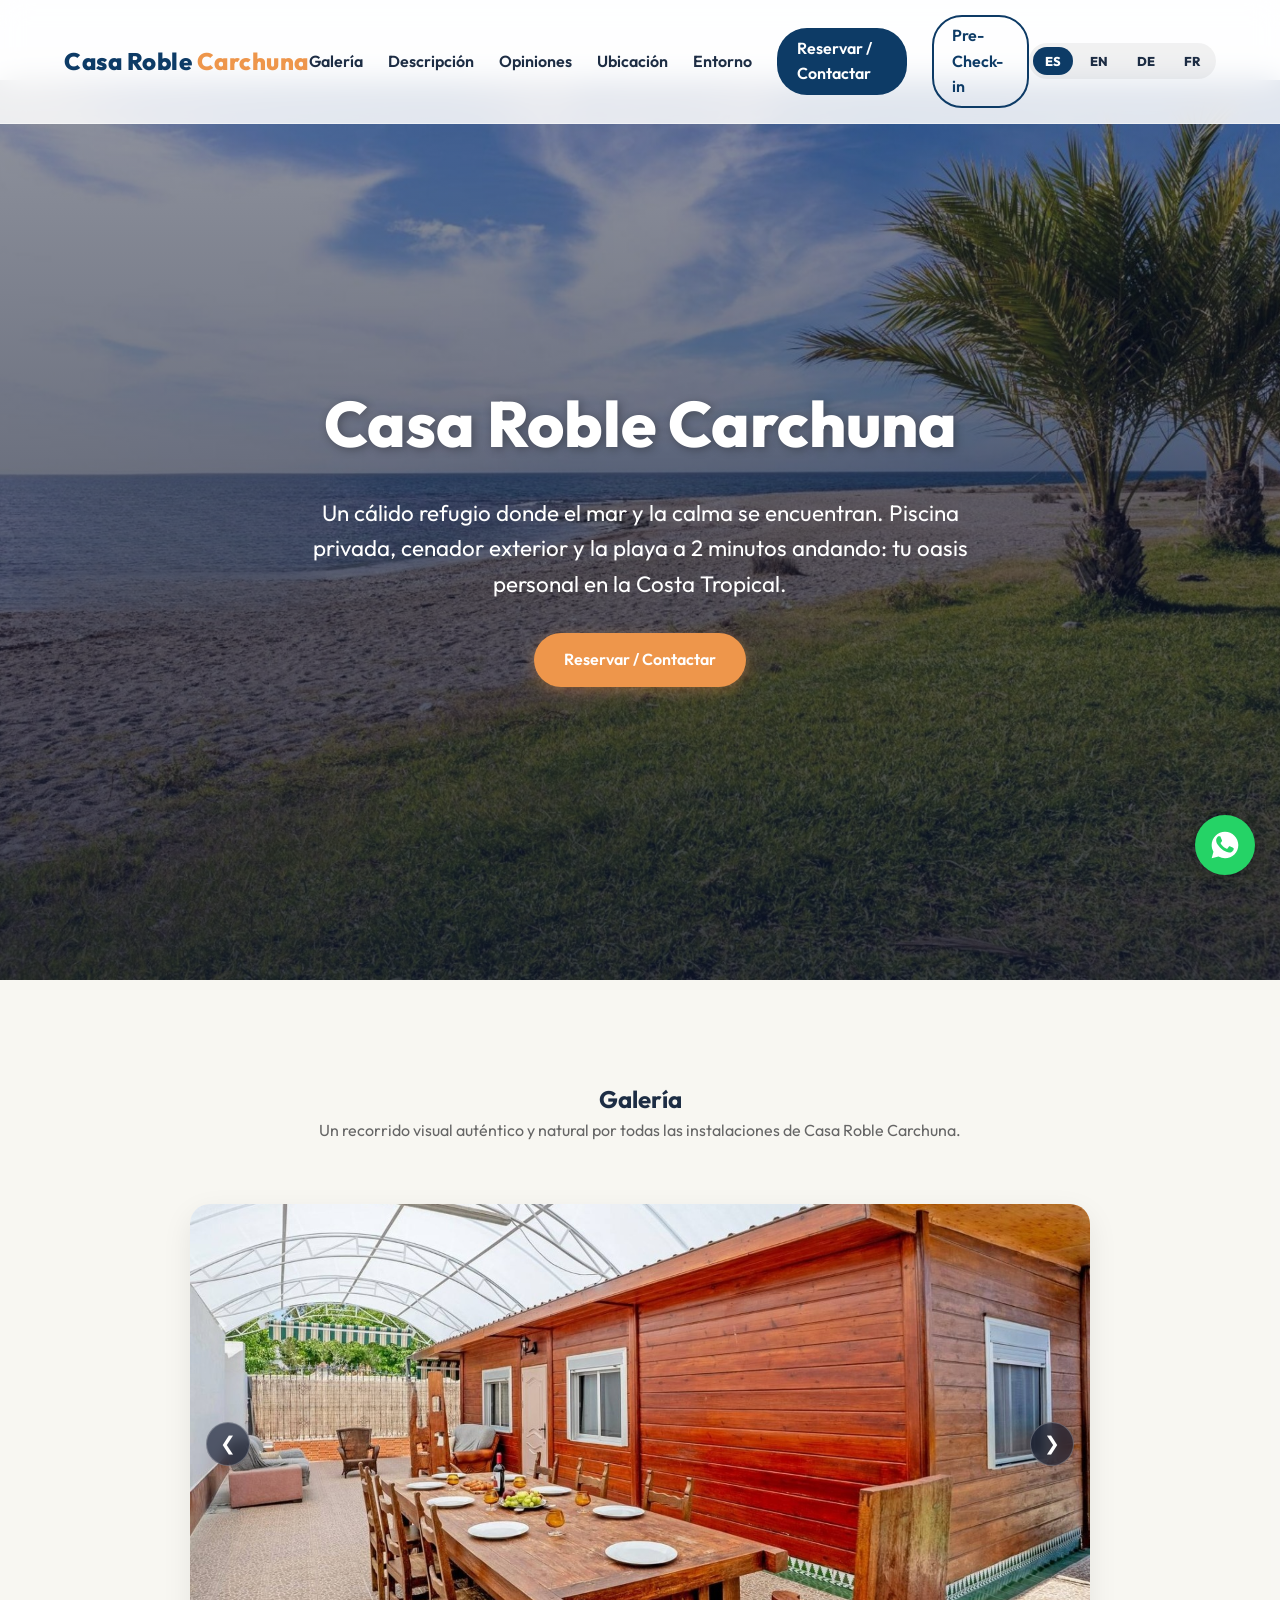
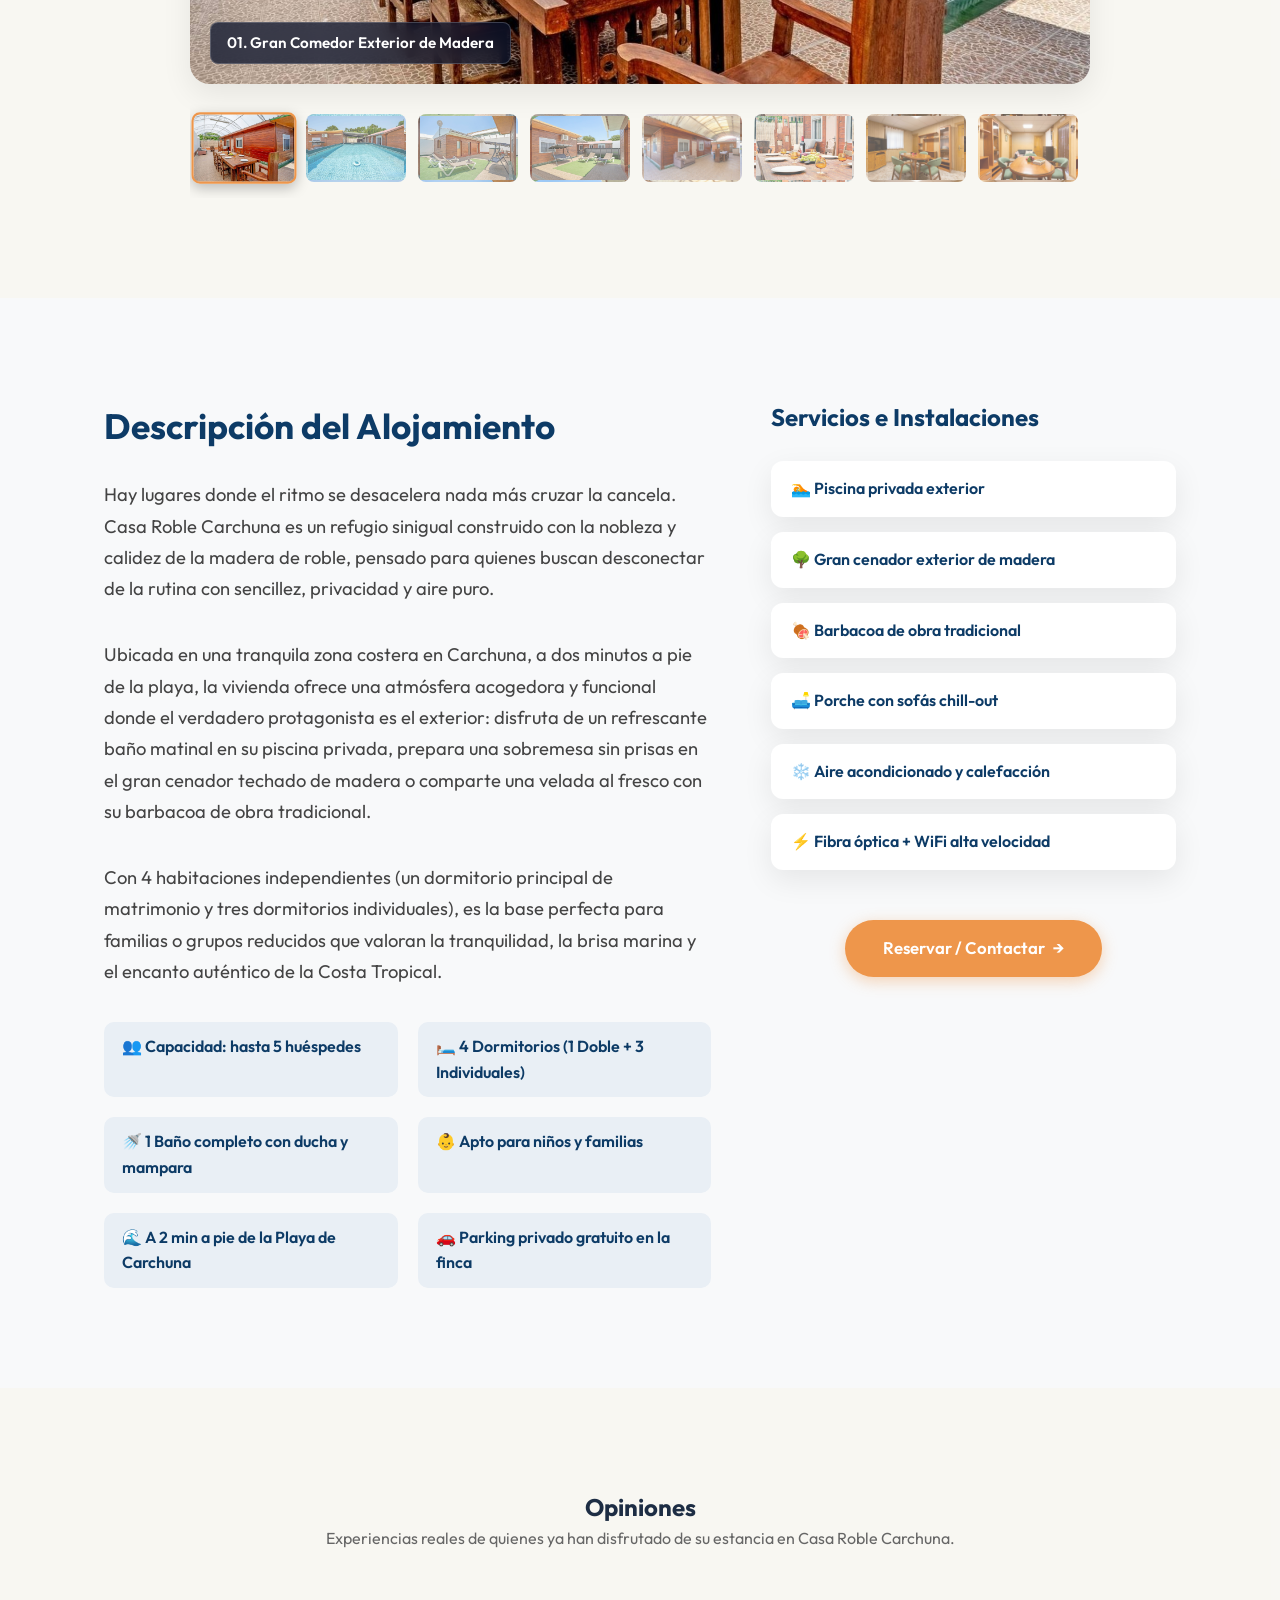
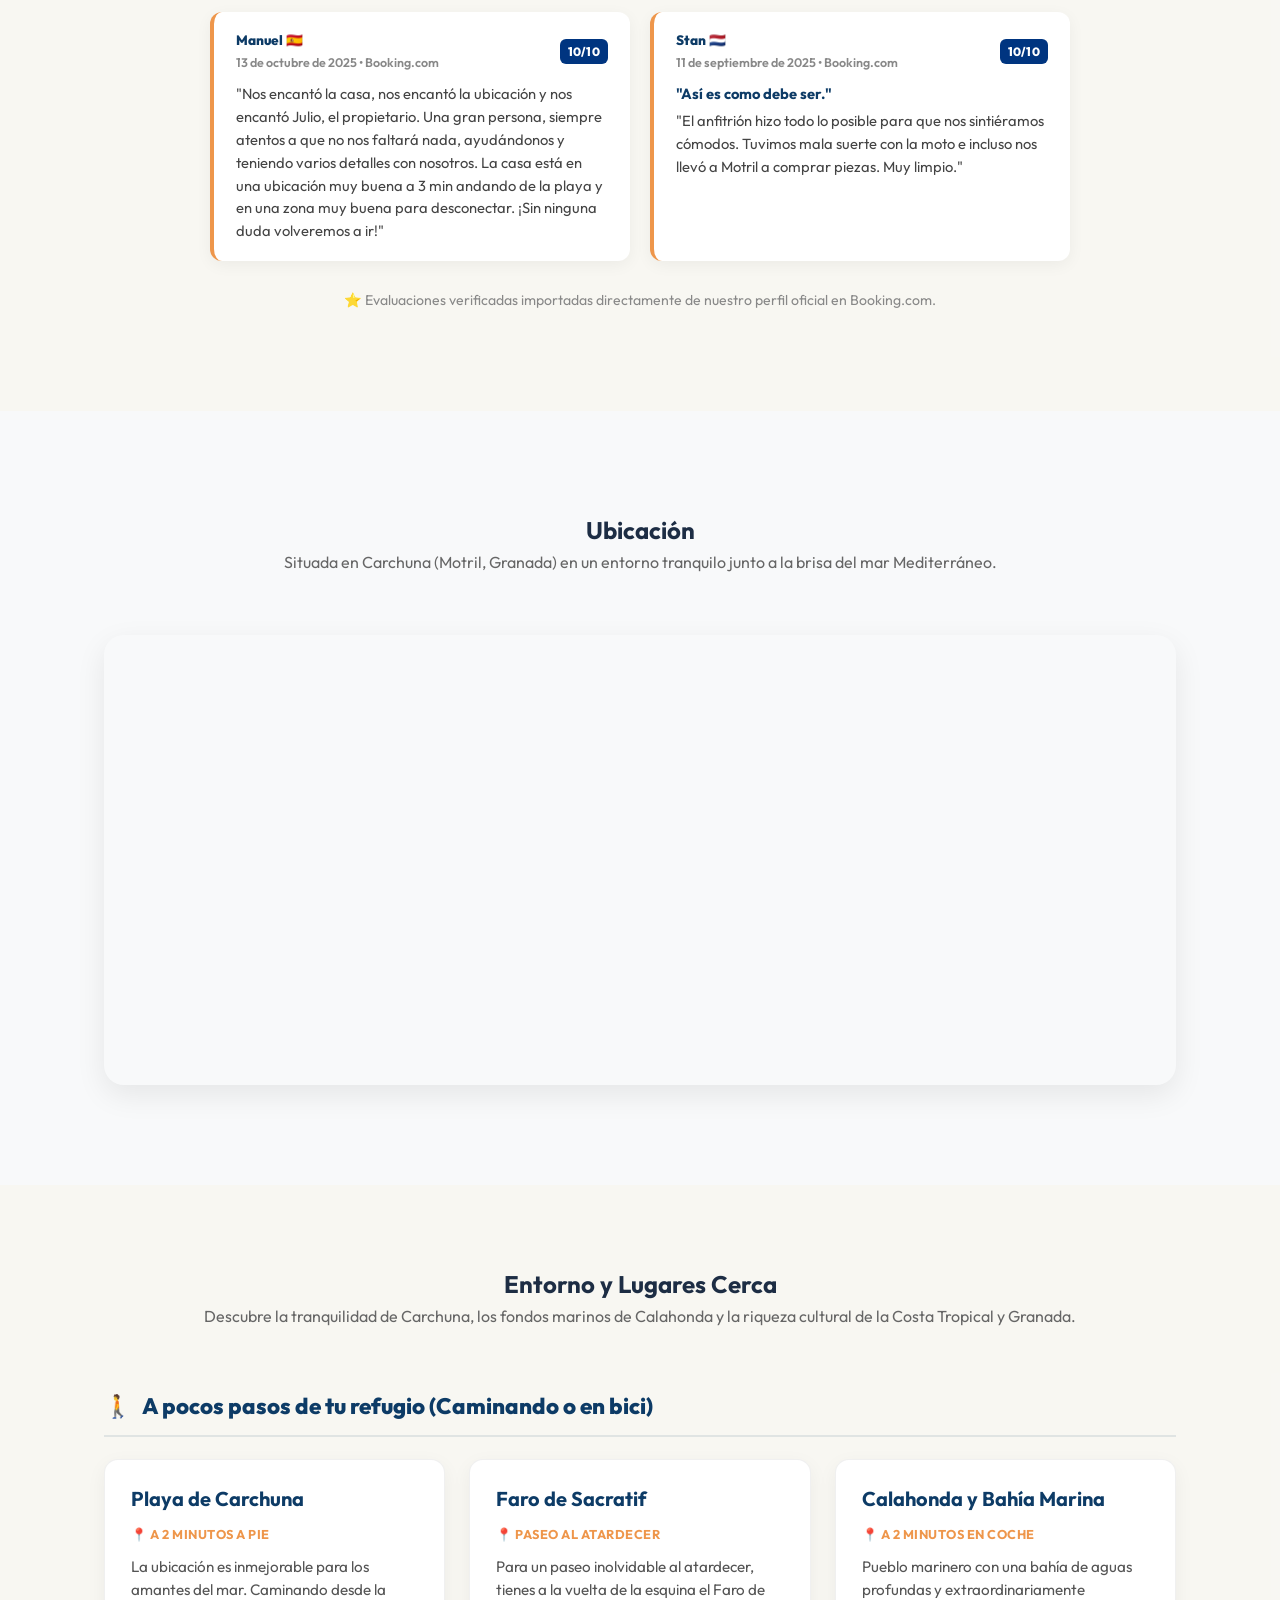
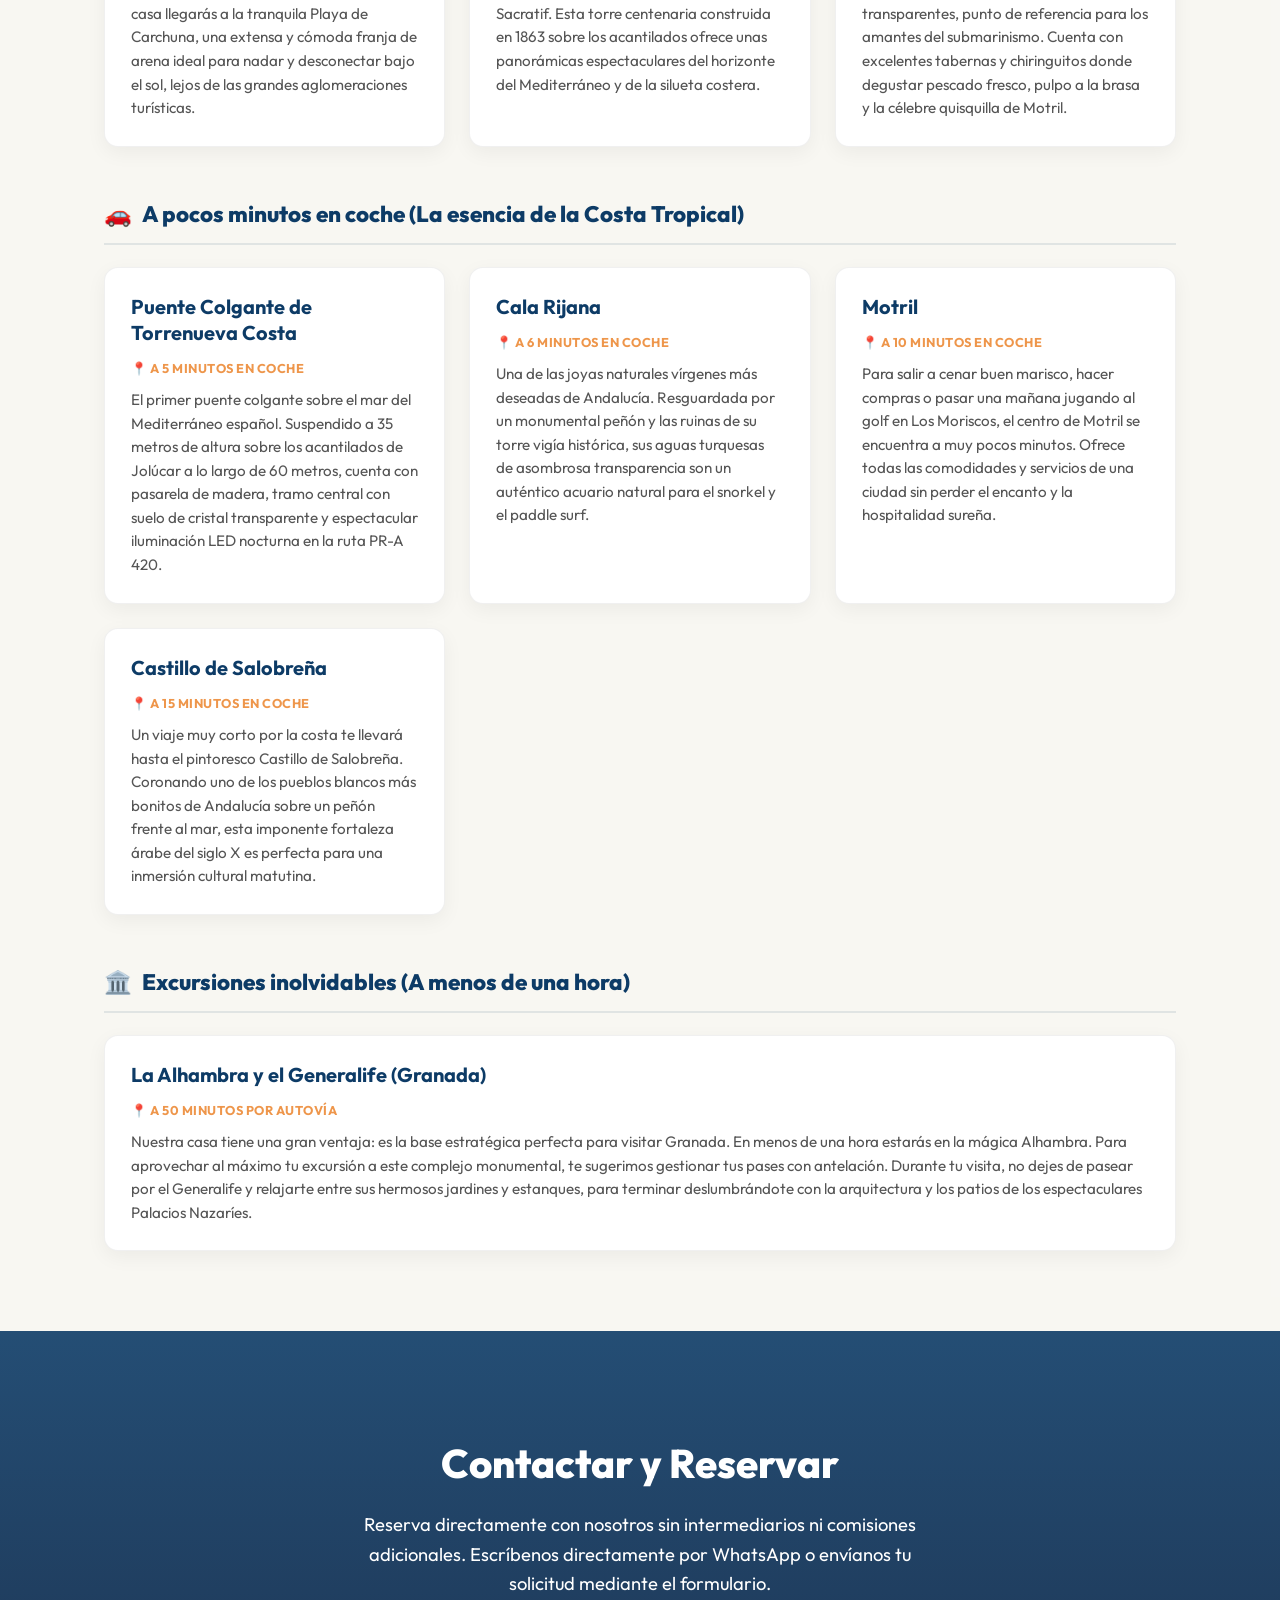
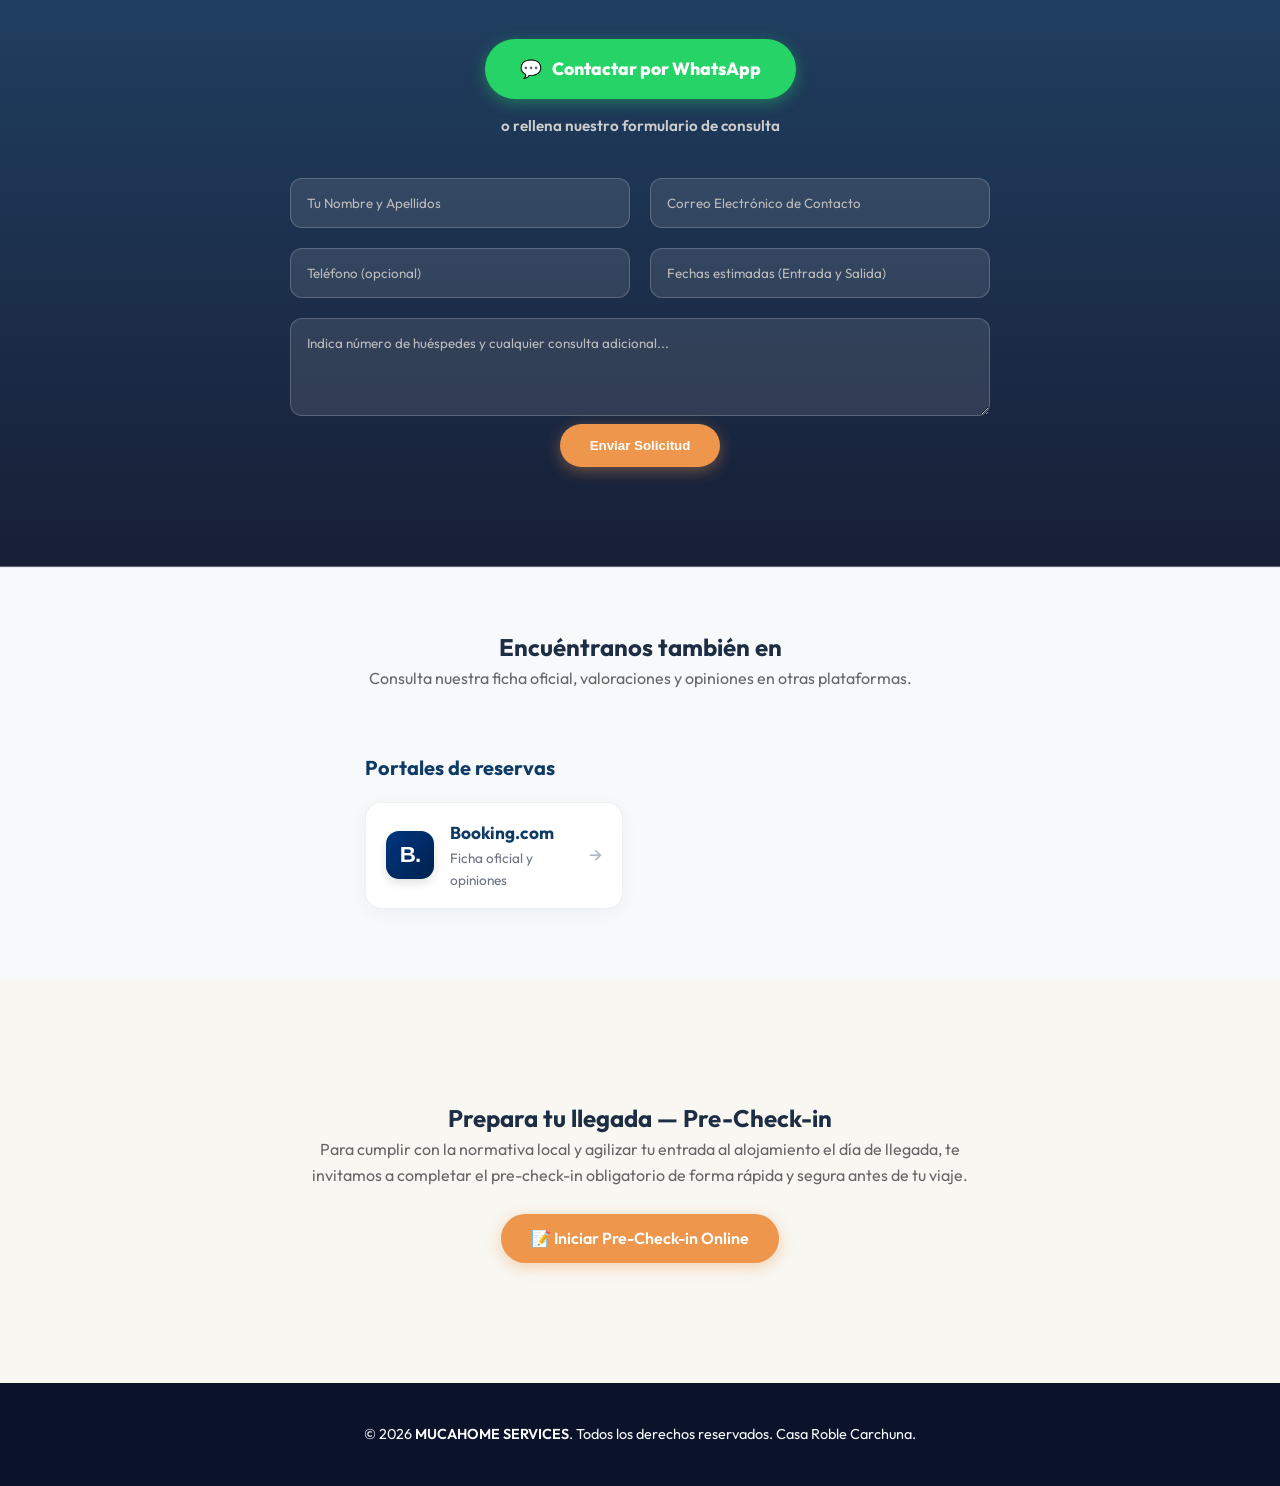
==== casaroble.html @ 679e9d02 "Update beach distance to 2 minutes across hero subtitle, spec tag, and surroundings card" ====
<!DOCTYPE html>
<html lang="es">
<head>
  <meta charset="UTF-8">
  <meta name="viewport" content="width=device-width, initial-scale=1.0">
  <title>Casa Roble Carchuna - Refugio de Madera con Piscina en la Costa Tropical</title>
  <meta name="description" content="Casa Roble Carchuna: refugio sinigual de madera con piscina privada, gran cenador exterior, barbacoa y 4 dormitorios junto a la playa en Carchuna (Granada).">
  <link rel="icon" type="image/svg+xml" href="assets/favicon.svg">
  <link rel="icon" type="image/png" sizes="32x32" href="assets/favicon-32x32.png">
  <link rel="icon" type="image/png" sizes="16x16" href="assets/favicon-16x16.png">
  <link rel="apple-touch-icon" sizes="180x180" href="assets/apple-touch-icon.png">
  <link rel="shortcut icon" href="favicon.ico">
  <link rel="preconnect" href="https://fonts.googleapis.com">
  <link rel="preconnect" href="https://fonts.gstatic.com" crossorigin>
  <link href="https://fonts.googleapis.com/css2?family=Outfit:wght@300;400;600;700;800&display=swap" rel="stylesheet">
  <link rel="stylesheet" href="style.css?v=3.6">
</head>
<body class="ap-page roble-page">

  <!-- Header -->
  <header class="main-header">
    <div class="logo">
      <a href="casaroble.html">Casa Roble <span>Carchuna</span></a>
    </div>
    
    <nav class="nav-menu">
      <a href="#galeria" data-i18n="nav.gallery">Galería</a>
      <a href="#descripcion" data-i18n="nav.desc">Descripción</a>
      <a href="#opiniones" data-i18n="nav.reviews">Opiniones</a>
      <a href="#ubicacion" data-i18n="nav.map">Ubicación</a>
      <a href="#entorno" data-i18n="nav.surroundings">Entorno</a>
      <a href="#reservar" class="btn-nav" data-i18n="nav.book">Reservar / Contactar</a>
      <a href="#precheckin" class="btn-nav btn-precheckin" data-i18n="nav.precheckin">Pre-Check-in</a>
    </nav>

    <div class="language-selector">
      <button class="lang-btn active" onclick="changeLanguage('es')">ES</button>
      <button class="lang-btn" onclick="changeLanguage('en')">EN</button>
      <button class="lang-btn" onclick="changeLanguage('de')">DE</button>
      <button class="lang-btn" onclick="changeLanguage('fr')">FR</button>
    </div>
  </header>

  <!-- Hero Apartment -->
  <section class="hero ap-hero roble-hero">
    <div class="hero-bg" style="background-image: linear-gradient(rgba(11, 19, 43, 0.45), rgba(11, 19, 43, 0.8)), url('assets/roble/21_playa_carchuna.jpg');"></div>
    <div class="hero-content">
      <h1>Casa Roble Carchuna</h1>
      <p data-i18n="roble.heroTag">Un cálido refugio donde el mar y la calma se encuentran. Piscina privada, cenador exterior y la playa a 2 minutos andando: tu oasis personal en la Costa Tropical.</p>
      
      <a href="#reservar" class="btn-primary" data-i18n="roble.heroCta">Reservar / Contactar</a>
    </div>
  </section>

  <!-- Sección: Galería / Álbum de Fotos -->
  <section id="galeria" class="ap-section alt-bg">
    <div class="container">
      <h2 class="text-center" data-i18n="nav.gallery">Álbum de Fotografías</h2>
      <p class="text-center subtitle-p" data-i18n="gallery.robleSubtitle">Un recorrido visual auténtico y natural por todas las instalaciones de Casa Roble Carchuna.</p>
      
      <!-- Slider / Galería Dinámica -->
      <div class="gallery-slider">
        <div class="slider-main" id="sliderMain" style="background-image: url('assets/roble/05_cenador_comedor_exterior.jpg');">
          <div class="slider-caption" id="sliderCaption">01. Gran Comedor Exterior de Madera</div>
          <button class="slider-arrow prev-arrow" onclick="prevSlide()" aria-label="Foto anterior">&#10094;</button>
          <button class="slider-arrow next-arrow" onclick="nextSlide()" aria-label="Foto siguiente">&#10095;</button>
        </div>
        <div class="slider-thumbs" id="sliderThumbs">
          <!-- Las miniaturas se cargan dinámicamente con JS -->
        </div>
      </div>
    </div>
  </section>

  <!-- Sección: Descripción -->
  <section id="descripcion" class="ap-section">
    <div class="container">
      <div class="section-layout">
        <div class="left-col">
          <h2 data-i18n="roble.descTitle">Descripción del Alojamiento</h2>
          
          <p class="ap-full-desc" data-i18n="roble.descP1">
            Hay lugares donde el ritmo se desacelera nada más cruzar la cancela. <strong>Casa Roble Carchuna</strong> es un refugio sinigual construido con la nobleza y calidez de la madera de roble, pensado para quienes buscan desconectar de la rutina con sencillez, privacidad y aire puro.
          </p>
          
          <p class="ap-full-desc" data-i18n="roble.descP2">
            Ubicada en una tranquila zona costera en Carchuna, a dos minutos a pie de la playa, la vivienda ofrece una atmósfera acogedora y funcional donde el verdadero protagonista es el exterior: disfruta de un refrescante baño matinal en su <strong>piscina privada</strong>, prepara una sobremesa sin prisas en el <strong>gran cenador techado de madera</strong> o comparte una velada al fresco con su barbacoa de obra tradicional.
          </p>

          <p class="ap-full-desc" data-i18n="roble.descP3">
            Con <strong>4 habitaciones independientes</strong> (un dormitorio principal de matrimonio y tres dormitorios individuales), es la base perfecta para familias o grupos reducidos que valoran la tranquilidad, la brisa marina y el encanto auténtico de la Costa Tropical.
          </p>
          
          <div class="ap-specs">
            <div class="spec-item">👥 <span data-i18n="roble.specCapacity">Capacidad: hasta 5 huéspedes</span></div>
            <div class="spec-item">🛏️ <span data-i18n="roble.specRooms">4 Dormitorios (1 Doble + 3 Individuales)</span></div>
            <div class="spec-item">🚿 <span data-i18n="roble.specBaths">1 Baño completo con ducha y mampara</span></div>
            <div class="spec-item">👶 <span data-i18n="roble.specKids">Apto para niños y familias</span></div>
            <div class="spec-item">🌊 <span data-i18n="roble.specDistance">A 2 min a pie de la Playa de Carchuna</span></div>
            <div class="spec-item">🚗 <span data-i18n="roble.specParking">Parking privado gratuito en la finca</span></div>
          </div>
        </div>

        <div class="right-col">
          <h3 data-i18n="roble.amenitiesTitle">Servicios e Instalaciones</h3>
          <ul class="amenities-grid-list">
            <li data-i18n="amenity.roblePool">🏊 Piscina privada exterior</li>
            <li data-i18n="amenity.robleCenador">🌳 Gran cenador exterior de madera</li>
            <li data-i18n="amenity.robleBbq">🍖 Barbacoa de obra tradicional</li>
            <li data-i18n="amenity.roblePorche">🛋️ Porche con sofás chill-out</li>
            <li data-i18n="amenity.robleAc">❄️ Aire acondicionado y calefacción</li>
            <li data-i18n="amenity.robleWifi">⚡ Fibra óptica + WiFi alta velocidad</li>
          </ul>

          <div class="desc-cta-box" style="margin-top: 50px; text-align: center; display: flex; justify-content: center;">
            <a href="#reservar" class="btn-primary desc-cta-btn" style="display: inline-flex; align-items: center; justify-content: center; gap: 8px; padding: 15px 38px; font-size: 1.05rem; border-radius: 30px; text-decoration: none;">
              <span data-i18n="nav.book">Reservar / Contactar</span> &rarr;
            </a>
          </div>
        </div>
      </div>
    </div>
  </section>

  <!-- Sección: Opiniones / Reseñas -->
  <section id="opiniones" class="ap-section alt-bg">
    <div class="container">
      <h2 class="text-center" data-i18n="nav.reviews">Opiniones de nuestros Huéspedes</h2>
      <p class="text-center subtitle-p" data-i18n="reviews.subtitle">
        Experiencias reales de quienes ya han disfrutado de su estancia en Casa Roble Carchuna.
      </p>
      
      <div class="reviews-grid-list" id="reviewsGrid" style="max-width: 860px; margin: 0 auto 28px auto;">
        <!-- Opinión 1: Manuel -->
        <div class="review-card">
          <div class="review-header">
            <div>
              <span class="review-author">Manuel 🇪🇸</span>
              <span class="review-date" data-i18n="review.manuelDate">13 de octubre de 2025 &bull; Booking.com</span>
            </div>
            <span class="review-badge-score">10/10</span>
          </div>
          <div class="review-body" data-i18n="review.manuelText">
            "Nos encantó la casa, nos encantó la ubicación y nos encantó Julio, el propietario. Una gran persona, siempre atentos a que no nos faltará nada, ayudándonos y teniendo varios detalles con nosotros. La casa está en una ubicación muy buena a 3 min andando de la playa y en una zona muy buena para desconectar. ¡Sin ninguna duda volveremos a ir!"
          </div>
        </div>

        <!-- Opinión 2: Stan -->
        <div class="review-card">
          <div class="review-header">
            <div>
              <span class="review-author">Stan 🇳🇱</span>
              <span class="review-date" data-i18n="review.stanDate">11 de septiembre de 2025 &bull; Booking.com</span>
            </div>
            <span class="review-badge-score">10/10</span>
          </div>
          <div class="review-body" data-i18n="review.stanText">
            <strong>"Así es como debe ser."</strong>
            "El anfitrión hizo todo lo posible para que nos sintiéramos cómodos. Tuvimos mala suerte con la moto e incluso nos llevó a Motril a comprar piezas. Muy limpio."
          </div>
        </div>
      </div>

      <p class="transparency-note text-center">⭐ <span data-i18n="reviews.transparency">Evaluaciones verificadas importadas directamente del portal oficial de Booking.com.</span></p>
    </div>
  </section>

  <!-- Sección: Ubicación y Mapa Embebido (Primero el mapa) -->
  <section id="ubicacion" class="ap-section">
    <div class="container">
      <h2 class="text-center" data-i18n="nav.map">Ubicación Exacta</h2>
      <p class="text-center subtitle-p" data-i18n="map.robleSubtitle">
        Situada en Carchuna (Motril, Granada) en un entorno tranquilo junto a la brisa del mar Mediterráneo.
      </p>
      
      <div class="map-iframe-container">
        <iframe src="https://maps.google.com/maps?q=36.6986327,-3.4405467&hl=es&z=15&output=embed" allowfullscreen="" loading="lazy"></iframe>
      </div>
    </div>
  </section>

  <!-- Sección: Entorno y Lugares de Interés (Luego el entorno) -->
  <section id="entorno" class="ap-section alt-bg surroundings-section">
    <div class="container">
      <h2 class="text-center" data-i18n="surroundings.mainTitle">Entorno y Lugares Cerca</h2>
      <p class="text-center subtitle-p" data-i18n="surroundings.mainSubtitle">
        Descubre la tranquilidad de Carchuna, los fondos marinos de Calahonda y la riqueza cultural de la Costa Tropical y Granada.
      </p>

      <!-- Grupo 1: A pocos pasos de tu refugio -->
      <div class="surroundings-group">
        <h3 class="surroundings-group-title">
          🚶 <span data-i18n="surroundings.group1Title">A pocos pasos de tu refugio (Caminando o en bici)</span>
        </h3>
        <div class="surroundings-grid">
          
          <!-- Playa de Carchuna -->
          <div class="place-card">
            <div class="place-card-top">
              <h4>Playa de Carchuna</h4>
            </div>
            <span class="place-dist" data-i18n="dist.carchunaBeach">📍 A 2 minutos a pie</span>
            <p class="place-desc" data-i18n="desc.carchunaBeach">
              La ubicación es inmejorable para los amantes del mar. Caminando desde la casa llegarás a la tranquila Playa de Carchuna, una extensa y cómoda franja de arena ideal para nadar y desconectar bajo el sol, lejos de las grandes aglomeraciones turísticas.
            </p>
          </div>

          <!-- Faro de Sacratif -->
          <div class="place-card">
            <div class="place-card-top">
              <h4>Faro de Sacratif</h4>
            </div>
            <span class="place-dist" data-i18n="dist.sacratif">📍 Paseo al atardecer</span>
            <p class="place-desc" data-i18n="desc.sacratif">
              Para un paseo inolvidable al atardecer, tienes a la vuelta de la esquina el Faro de Sacratif. Esta torre centenaria construida en 1863 sobre los acantilados ofrece unas panorámicas espectaculares del horizonte del Mediterráneo y de la silueta costera.
            </p>
          </div>

          <!-- Calahonda y Bahía Marina -->
          <div class="place-card">
            <div class="place-card-top">
              <h4 data-i18n="place.calahonda">Calahonda y Bahía Marina</h4>
            </div>
            <span class="place-dist" data-i18n="dist.calahonda">📍 A 2 minutos en coche</span>
            <p class="place-desc" data-i18n="desc.calahonda">
              Pueblo marinero con una bahía de aguas profundas y extraordinariamente transparentes, punto de referencia para los amantes del submarinismo. Cuenta con excelentes tabernas y chiringuitos donde degustar pescado fresco, pulpo a la brasa y la célebre quisquilla de Motril.
            </p>
          </div>

        </div>
      </div>

      <!-- Grupo 2: A pocos minutos en coche -->
      <div class="surroundings-group">
        <h3 class="surroundings-group-title">
          🚗 <span data-i18n="surroundings.group2Title">A pocos minutos en coche (La esencia de la Costa Tropical)</span>
        </h3>
        <div class="surroundings-grid">
          
          <!-- Puente Colgante de Torrenueva Costa -->
          <div class="place-card">
            <div class="place-card-top">
              <h4 data-i18n="place.puenteTorrenueva">Puente Colgante de Torrenueva Costa</h4>
            </div>
            <span class="place-dist" data-i18n="dist.puenteTorrenueva">📍 A 5 minutos en coche</span>
            <p class="place-desc" data-i18n="desc.puenteTorrenueva">
              El primer puente colgante sobre el mar del Mediterráneo español. Suspendido a 35 metros de altura sobre los acantilados de Jolúcar a lo largo de 60 metros, cuenta con pasarela de madera, tramo central con suelo de cristal transparente y espectacular iluminación LED nocturna en la ruta PR-A 420.
            </p>
          </div>

          <!-- Cala Rijana -->
          <div class="place-card">
            <div class="place-card-top">
              <h4 data-i18n="place.calaRijana">Cala Rijana</h4>
            </div>
            <span class="place-dist" data-i18n="dist.calaRijana">📍 A 6 minutos en coche</span>
            <p class="place-desc" data-i18n="desc.calaRijana">
              Una de las joyas naturales vírgenes más deseadas de Andalucía. Resguardada por un monumental peñón y las ruinas de su torre vigía histórica, sus aguas turquesas de asombrosa transparencia son un auténtico acuario natural para el snorkel y el paddle surf.
            </p>
          </div>

          <!-- Motril -->
          <div class="place-card">
            <div class="place-card-top">
              <h4 data-i18n="place.motril">Motril</h4>
            </div>
            <span class="place-dist" data-i18n="dist.motril">📍 A 10 minutos en coche</span>
            <p class="place-desc" data-i18n="desc.motril">
              Para salir a cenar buen marisco, hacer compras o pasar una mañana jugando al golf en Los Moriscos, el centro de Motril se encuentra a muy pocos minutos. Ofrece todas las comodidades y servicios de una ciudad sin perder el encanto y la hospitalidad sureña.
            </p>
          </div>

          <!-- Castillo de Salobreña -->
          <div class="place-card">
            <div class="place-card-top">
              <h4 data-i18n="place.salobrena">Castillo de Salobreña</h4>
            </div>
            <span class="place-dist" data-i18n="dist.salobrena">📍 A 15 minutos en coche</span>
            <p class="place-desc" data-i18n="desc.salobrena">
              Un viaje muy corto por la costa te llevará hasta el pintoresco Castillo de Salobreña. Coronando uno de los pueblos blancos más bonitos de Andalucía sobre un peñón frente al mar, esta imponente fortaleza árabe del siglo X es perfecta para una inmersión cultural matutina.
            </p>
          </div>

        </div>
      </div>

      <!-- Grupo 3: Excursiones inolvidables -->
      <div class="surroundings-group" style="margin-bottom: 0;">
        <h3 class="surroundings-group-title">
          🏛️ <span data-i18n="surroundings.group3Title">Excursiones inolvidables (A menos de una hora)</span>
        </h3>
        <div class="surroundings-grid">
          
          <!-- Alhambra de Granada -->
          <div class="place-card" style="grid-column: 1 / -1;">
            <div class="place-card-top">
              <h4>La Alhambra y el Generalife (Granada)</h4>
            </div>
            <span class="place-dist" data-i18n="dist.alhambra">📍 A 50 minutos por autovía</span>
            <p class="place-desc" data-i18n="desc.alhambra">
              Nuestra casa tiene una gran ventaja: es la base estratégica perfecta para visitar Granada. En menos de una hora estarás en la mágica Alhambra. Para aprovechar al máximo tu excursión a este complejo monumental, te sugerimos gestionar tus pases con antelación. Durante tu visita, no dejes de pasear por el Generalife y relajarte entre sus hermosos jardines y estanques, para terminar deslumbrándote con la arquitectura y los patios de los espectaculares Palacios Nazaríes.
            </p>
          </div>

        </div>
      </div>

    </div>
  </section>

  <!-- Sección: Reserva / Contacto / WhatsApp -->
  <section id="reservar" class="ap-section booking-section">
    <div class="hero-bg" style="background-image: linear-gradient(rgba(13, 59, 102, 0.9), rgba(11, 19, 43, 0.95));"></div>
    <div class="container booking-content">
      <h2 data-i18n="booking.title">Contactar y Reservar</h2>
      <p data-i18n="booking.robleDirectDesc">
        Reserva directamente con nosotros sin intermediarios ni comisiones adicionales. Escríbenos directamente por WhatsApp o envíanos tu solicitud mediante el formulario.
      </p>
      
      <div class="booking-options">
        <a href="https://wa.me/34637311655?text=Hola,%20estoy%20interesado%20en%20reservar%20Casa%20Roble%20Carchuna" target="_blank" class="btn-whatsapp">
          💬 <span data-i18n="btn.whatsapp">Contactar por WhatsApp</span>
        </a>
        <span class="booking-or" data-i18n="booking.or">o rellena nuestro formulario de consulta</span>
      </div>

      <form class="booking-form" id="robleBookingForm" onsubmit="handleRobleBooking(event)">
        <div class="form-row">
          <input type="text" id="bookingName" required placeholder="Tu Nombre y Apellidos">
          <input type="email" id="bookingEmail" required placeholder="Correo Electrónico de Contacto">
        </div>
        <div class="form-row">
          <input type="tel" id="bookingPhone" placeholder="Teléfono (opcional)">
          <input type="text" id="bookingDates" placeholder="Fechas estimadas (Entrada y Salida)">
        </div>
        <textarea id="bookingMessage" rows="4" required placeholder="Indica número de huéspedes y cualquier consulta adicional..."></textarea>
        <button type="submit" class="btn-primary" data-i18n="booking.send">Enviar Solicitud</button>
      </form>

    </div>
  </section>

  <!-- Sección: Encuéntranos también en (Booking.com) -->
  <section id="canales" class="ap-section channels-section">
    <div class="container">
      <div class="section-title-wrapper channels-header text-center">
        <h2 data-i18n="channels.title">Encuéntranos también en</h2>
        <p class="subtitle-p" data-i18n="channels.subtitle">Consulta nuestra ficha oficial, valoraciones y opiniones en otras plataformas.</p>
      </div>

      <div class="channels-grid" style="max-width: 550px; margin: 0 auto;">
        <div class="channel-group" style="width: 100%;">
          <h3 data-i18n="channels.portalsTitle">Portales de reservas</h3>
          <div class="channel-buttons">
            <a href="https://www.booking.com/hotel/es/oak-amp-sea-retreat-carchuna.es.html" target="_blank" rel="noopener noreferrer" class="channel-card-link" id="channelBooking">
              <div class="channel-icon booking">
                <span class="booking-mark">B.</span>
              </div>
              <div class="channel-info">
                <span class="channel-name">Booking.com</span>
                <span class="channel-sub" data-i18n="channels.portalSubBooking">Ficha oficial y opiniones</span>
              </div>
              <span class="channel-arrow">→</span>
            </a>
          </div>
        </div>
      </div>
    </div>
  </section>

  <!-- Sección: Pre-Check-in -->
  <section id="precheckin" class="ap-section alt-bg">
    <div class="container text-center" style="max-width: 700px; margin: 0 auto; padding: 20px;">
      <h2 data-i18n="precheckin.title">Prepara tu llegada — Pre-Check-in</h2>
      <p class="subtitle-p" style="margin-bottom: 25px; line-height: 1.6;" data-i18n="precheckin.desc">Para cumplir con la normativa local y agilizar tu entrada al alojamiento el día de llegada, te invitamos a completar el pre-check-in obligatorio de forma rápida y segura antes de tu viaje.</p>
      <a href="https://mucahome-registro.vercel.app/" target="_blank" class="btn-primary" style="display: inline-block; text-decoration: none; padding: 12px 30px;" data-i18n="precheckin.btn">📝 Iniciar Pre-Check-in Online</a>
    </div>
  </section>

  <!-- Botón Flotante de WhatsApp -->
  <a href="https://wa.me/34637311655?text=Hola,%20estoy%20interesado%20en%20reservar%20Casa%20Roble%20Carchuna" target="_blank" class="whatsapp-float" aria-label="Contactar por WhatsApp">
    <svg viewBox="0 0 24 24" width="32" height="32" fill="currentColor" style="display: block;"><path d="M12.001 2C6.478 2 2 6.478 2 12c0 1.764.462 3.486 1.34 5.006L2 22l5.148-1.314A9.957 9.957 0 0012 22c5.522 0 10-4.478 10-10s-4.478-10-10-10zm5.82 14.286c-.244.686-1.42 1.314-1.956 1.396-.514.078-1.154.11-3.696-.944-3.242-1.344-5.328-4.664-5.49-4.88-.162-.216-1.306-1.74-1.306-3.322 0-1.582.828-2.36 1.12-2.68.294-.32.642-.4.856-.4.214 0 .428.002.616.012.2.01.468-.076.732.558.274.66.936 2.28 1.018 2.448.082.168.136.366.026.586-.11.22-.164.356-.328.548-.164.192-.344.428-.492.574-.164.164-.334.342-.144.668.19.326.844 1.392 1.81 2.254 1.246 1.11 2.298 1.452 2.624 1.616.326.164.516.136.708-.084.192-.22.82-1.074 1.038-1.442.218-.368.436-.308.73-.2.294.108 1.864.878 2.184 1.038.32.16.534.24.614.374.08.134.08.776-.164 1.462z"/></svg>
  </a>

  <!-- Footer -->
  <footer class="main-footer">
    <p>&copy; 2026 <a href="https://www.mucahome.com" target="_blank">Mucahome Services</a>. <span data-i18n="footer.rights">Todos los derechos reservados.</span> Casa Roble Carchuna.</p>
  </footer>

  <!-- Script Lógica y Traducciones -->
  <script>
    // Inventario de las 22 Fotos Seleccionadas
    const roblePhotos = [
      { src: "assets/roble/05_cenador_comedor_exterior.jpg", title: "01. Gran Comedor Exterior de Madera", cat: "Cenador" },
      { src: "assets/roble/02_piscina_perspectiva.jpg", title: "02. Piscina con Vistas a la Casa", cat: "Piscina" },
      { src: "assets/roble/03_patio_jardin_balancin.jpg", title: "03. Patio con Césped y Balancín", cat: "Exteriores" },
      { src: "assets/roble/04_patio_tumbonas.jpg", title: "04. Solárium y Zona de Tumbonas", cat: "Exteriores" },
      { src: "assets/roble/06_porche_chillout.jpg", title: "05. Porche Cubierto Chill-Out", cat: "Porche" },
      { src: "assets/roble/07_detalle_bienvenida.jpg", title: "06. Bienvenida y Hospitalidad", cat: "Detalles" },
      { src: "assets/roble/08_salon_comedor_principal.jpg", title: "07. Salón-Comedor Principal", cat: "Salón" },
      { src: "assets/roble/09_comedor_interior.jpg", title: "08. Comedor Interior Acogedor", cat: "Salón" },
      { src: "assets/roble/10_cocina_completa.jpg", title: "09. Cocina Totalmente Equipada", cat: "Cocina" },
      { src: "assets/roble/11_cocina_electrodomesticos.jpg", title: "10. Equipamiento de Cocina y Menaje", cat: "Cocina" },
      { src: "assets/roble/12_dormitorio_principal.jpg", title: "11. Dormitorio Principal de Matrimonio", cat: "Dormitorios" },
      { src: "assets/roble/13_dormitorio_matrimonio_cama.jpg", title: "12. Cama de Matrimonio Confortable", cat: "Dormitorios" },
      { src: "assets/roble/14_dormitorio_secundario.jpg", title: "13. Dormitorio Secundario Individual", cat: "Dormitorios" },
      { src: "assets/roble/15_dormitorio_adicional.jpg", title: "14. Dormitorio Adicional Luminoso", cat: "Dormitorios" },
      { src: "assets/roble/16_bano_completo.jpg", title: "15. Cuarto de Baño Completo", cat: "Baño" },
      { src: "assets/roble/17_bano_plato_ducha.jpg", title: "16. Plato de Ducha con Mampara", cat: "Baño" },
      { src: "assets/roble/18_barbacoa_de_obra.jpg", title: "17. Barbacoa de Obra Tradicional", cat: "Barbacoa" },
      { src: "assets/roble/19_entrada_finca.jpg", title: "18. Acceso", cat: "Accesos" },
      { src: "assets/roble/20_camino_arbolado_carchuna.jpg", title: "19. Camino de Acceso a la Propiedad", cat: "Entorno" },
      { src: "assets/roble/21_playa_carchuna.jpg", title: "20. Playa y Palmeras de Carchuna", cat: "Playa" },
      { src: "assets/roble/22_costa_barcas_pescadores.jpg", title: "21. Barcas Tradicionales y Costa", cat: "Playa" },
      { src: "assets/roble/23_rutas_bicicleta.jpg", title: "22. Cicloturismo y Paseos junto al Mar", cat: "Actividades" }
    ];

    let currentPhotoIdx = 0;

    function initGallery() {
      const thumbsContainer = document.getElementById("sliderThumbs");
      thumbsContainer.innerHTML = "";
      roblePhotos.forEach((photo, idx) => {
        const thumb = document.createElement("div");
        thumb.className = `thumb-item ${idx === 0 ? 'active' : ''}`;
        thumb.style.backgroundImage = `url('${photo.src}')`;
        thumb.title = photo.title;
        thumb.onclick = () => selectSlide(idx);
        thumbsContainer.appendChild(thumb);
      });
      updateSlide();
    }

    function selectSlide(idx) {
      currentPhotoIdx = idx;
      updateSlide(true);
    }

    function prevSlide() {
      currentPhotoIdx = (currentPhotoIdx - 1 + roblePhotos.length) % roblePhotos.length;
      updateSlide(true);
    }

    function nextSlide() {
      currentPhotoIdx = (currentPhotoIdx + 1) % roblePhotos.length;
      updateSlide(true);
    }

    function updateSlide(scrollThumb = false) {
      const main = document.getElementById("sliderMain");
      const caption = document.getElementById("sliderCaption");
      const photo = roblePhotos[currentPhotoIdx];
      main.style.backgroundImage = `url('${photo.src}')`;
      caption.innerText = photo.title;

      const thumbs = document.querySelectorAll(".thumb-item");
      thumbs.forEach((el, idx) => {
        el.classList.toggle("active", idx === currentPhotoIdx);
      });

      if (scrollThumb) {
        const thumbsContainer = document.getElementById("sliderThumbs");
        const activeThumb = thumbs[currentPhotoIdx];
        if (thumbsContainer && activeThumb) {
          const scrollTarget = activeThumb.offsetLeft - (thumbsContainer.clientWidth / 2) + (activeThumb.clientWidth / 2);
          thumbsContainer.scrollTo({ left: scrollTarget, behavior: "smooth" });
        }
      }
    }



    // Formulario de Reserva hacia lahermitadejulio@hotmail.com
    function handleRobleBooking(event) {
      event.preventDefault();
      const name = document.getElementById("bookingName").value;
      const email = document.getElementById("bookingEmail").value;
      const phone = document.getElementById("bookingPhone").value || "No indicado";
      const dates = document.getElementById("bookingDates").value || "Fechas por consultar";
      const message = document.getElementById("bookingMessage").value;

      const subject = encodeURIComponent(`Solicitud de Reserva: Casa Roble Carchuna - ${name}`);
      const body = encodeURIComponent(
        `Hola,\n\nHe recibido una solicitud de información / reserva para Casa Roble Carchuna:\n\n` +
        `• Nombre: ${name}\n` +
        `• Email: ${email}\n` +
        `• Teléfono: ${phone}\n` +
        `• Fechas: ${dates}\n\n` +
        `• Mensaje / Consultas:\n${message}\n\n` +
        `---\nEnviado desde la web oficial de Casa Roble Carchuna`
      );

      // Abrir cliente de correo
      window.location.href = `mailto:lahermitadejulio@hotmail.com?subject=${subject}&body=${body}`;

      alert("¡Gracias por tu solicitud! Se abrirá tu aplicación de correo para enviar el mensaje a lahermitadejulio@hotmail.com. También puedes contactarnos al instante por WhatsApp al +34 637 31 16 55.");
    }



    // Multilenguaje
    const robleTranslations = {
      es: {
        "nav.desc": "Descripción",
        "nav.gallery": "Galería",
        "nav.reviews": "Opiniones",
        "nav.map": "Ubicación",
        "nav.surroundings": "Entorno",
        "nav.book": "Reservar / Contactar",
        "nav.precheckin": "Pre-Check-in",
        "roble.heroTag": "Un cálido refugio donde el mar y la calma se encuentran. Piscina privada, cenador exterior y la playa a 2 minutos andando: tu oasis personal en la Costa Tropical.",
        "roble.heroCta": "Reservar / Contactar",
        "roble.descTitle": "Descripción del Alojamiento",
        "roble.descP1": "Hay lugares donde el ritmo se desacelera nada más cruzar la cancela. Casa Roble Carchuna es un refugio sinigual construido con la nobleza y calidez de la madera de roble, pensado para quienes buscan desconectar de la rutina con sencillez, privacidad y aire puro.",
        "roble.descP2": "Ubicada en una tranquila zona costera en Carchuna, a dos minutos a pie de la playa, la vivienda ofrece una atmósfera acogedora y funcional donde el verdadero protagonista es el exterior: disfruta de un refrescante baño matinal en su piscina privada, prepara una sobremesa sin prisas en el gran cenador techado de madera o comparte una velada al fresco con su barbacoa de obra tradicional.",
        "roble.descP3": "Con 4 habitaciones independientes (un dormitorio principal de matrimonio y tres dormitorios individuales), es la base perfecta para familias o grupos reducidos que valoran la tranquilidad, la brisa marina y el encanto auténtico de la Costa Tropical.",
        "roble.specCapacity": "Capacidad: hasta 5 huéspedes",
        "roble.specRooms": "4 Dormitorios (1 Doble + 3 Individuales)",
        "roble.specBaths": "1 Baño completo con ducha y mampara",
        "roble.specKids": "Apto para niños y familias",
        "roble.specDistance": "A 2 min a pie de la Playa de Carchuna",
        "roble.specParking": "Parking privado gratuito en la finca",
        "roble.amenitiesTitle": "Servicios e Instalaciones",
        "amenity.roblePool": "🏊 Piscina privada exterior",
        "amenity.robleCenador": "🌳 Gran cenador exterior de madera",
        "amenity.robleBbq": "🍖 Barbacoa de obra tradicional",
        "amenity.roblePorche": "🛋️ Porche con sofás chill-out",
        "amenity.robleAc": "❄️ Aire acondicionado y calefacción",
        "amenity.robleWifi": "⚡ Fibra óptica + WiFi alta velocidad",
        "gallery.robleSubtitle": "Un recorrido visual auténtico y natural por todas las instalaciones de Casa Roble Carchuna.",
        "reviews.subtitle": "Experiencias reales de quienes ya han disfrutado de su estancia en Casa Roble Carchuna.",
        "review.manuelDate": "13 de octubre de 2025 &bull; Booking.com",
        "review.manuelText": "\"Nos encantó la casa, nos encantó la ubicación y nos encantó Julio, el propietario. Una gran persona, siempre atentos a que no nos faltará nada, ayudándonos y teniendo varios detalles con nosotros. La casa está en una ubicación muy buena a 3 min andando de la playa y en una zona muy buena para desconectar. ¡Sin ninguna duda volveremos a ir!\"",
        "review.stanDate": "11 de septiembre de 2025 &bull; Booking.com",
        "review.stanText": "<strong>\"Así es como debe ser.\"</strong> \"El anfitrión hizo todo lo posible para que nos sintiéramos cómodos. Tuvimos mala suerte con la moto e incluso nos llevó a Motril a comprar piezas. Muy limpio.\"",
        "reviews.transparency": "Evaluaciones verificadas importadas directamente de nuestro perfil oficial en Booking.com.",
        "map.robleSubtitle": "Situada en Carchuna (Motril, Granada) en un entorno tranquilo junto a la brisa del mar Mediterráneo.",
        "surroundings.mainTitle": "Entorno y Lugares Cerca",
        "surroundings.mainSubtitle": "Descubre la tranquilidad de Carchuna, los fondos marinos de Calahonda y la riqueza cultural de la Costa Tropical y Granada.",
        "surroundings.group1Title": "A pocos pasos de tu refugio (Caminando o en bici)",
        "dist.carchunaBeach": "📍 A 2 minutos a pie",
        "desc.carchunaBeach": "La ubicación es inmejorable para los amantes del mar. Caminando desde la casa llegarás a la tranquila Playa de Carchuna, una extensa y cómoda franja de arena ideal para nadar y desconectar bajo el sol, lejos de las grandes aglomeraciones turísticas.",
        "dist.sacratif": "📍 Paseo al atardecer",
        "desc.sacratif": "Para un paseo inolvidable al atardecer, tienes a la vuelta de la esquina el Faro de Sacratif. Esta torre centenaria construida en 1863 sobre los acantilados ofrece unas panorámicas espectaculares del horizonte del Mediterráneo y de la silueta costera.",
        "place.calahonda": "Calahonda y Bahía Marina",
        "dist.calahonda": "📍 A 2 minutos en coche",
        "desc.calahonda": "Pueblo marinero con una bahía de aguas profundas y extraordinariamente transparentes, punto de referencia para los amantes del submarinismo. Cuenta con excelentes tabernas y chiringuitos donde degustar pescado fresco, pulpo a la brasa y la célebre quisquilla de Motril.",
        "surroundings.group2Title": "A pocos minutos en coche (La esencia de la Costa Tropical)",
        "place.puenteTorrenueva": "Puente Colgante de Torrenueva Costa",
        "dist.puenteTorrenueva": "📍 A 5 minutos en coche",
        "desc.puenteTorrenueva": "El primer puente colgante sobre el mar del Mediterráneo español. Suspendido a 35 metros de altura sobre los acantilados de Jolúcar a lo largo de 60 metros, cuenta con pasarela de madera, tramo central con suelo de cristal transparente y espectacular iluminación LED nocturna en la ruta PR-A 420.",
        "place.calaRijana": "Cala Rijana",
        "dist.calaRijana": "📍 A 6 minutos en coche",
        "desc.calaRijana": "Una de las joyas naturales vírgenes más deseadas de Andalucía. Resguardada por un monumental peñón y las ruinas de su torre vigía histórica, sus aguas turquesas de asombrosa transparencia son un auténtico acuario natural para el snorkel y el paddle surf.",
        "place.motril": "Motril",
        "dist.motril": "📍 A 10 minutos en coche",
        "desc.motril": "Para salir a cenar buen marisco, hacer compras o pasar una mañana jugando al golf en Los Moriscos, el centro de Motril se encuentra a muy pocos minutos. Ofrece todas las comodidades y servicios de una ciudad sin perder el encanto y la hospitalidad sureña.",
        "place.salobrena": "Castillo de Salobreña",
        "dist.salobrena": "📍 A 15 minutos en coche",
        "desc.salobrena": "Un viaje muy corto por la costa te llevará hasta el pintoresco Castillo de Salobreña. Coronando uno de los pueblos blancos más bonitos de Andalucía sobre un peñón frente al mar, esta imponente fortaleza árabe del siglo X es perfecta para una inmersión cultural matutina.",
        "surroundings.group3Title": "Excursiones inolvidables (A menos de una hora)",
        "dist.alhambra": "📍 A 50 minutos por autovía",
        "desc.alhambra": "Nuestra casa tiene una gran ventaja: es la base estratégica perfecta para visitar Granada. En menos de una hora estarás en la mágica Alhambra. Para aprovechar al máximo tu excursión a este complejo monumental, te sugerimos gestionar tus pases con antelación. Durante tu visita, no dejes de pasear por el Generalife y relajarte entre sus hermosos jardines y estanques, para terminar deslumbrándote con la arquitectura y los patios de los espectaculares Palacios Nazaríes.",
        "booking.title": "Contactar y Reservar",
        "booking.robleDirectDesc": "Reserva directamente con nosotros sin intermediarios ni comisiones adicionales. Escríbenos directamente por WhatsApp o envíanos tu solicitud mediante el formulario.",
        "btn.whatsapp": "Contactar por WhatsApp",
        "booking.or": "o rellena nuestro formulario de consulta",
        "booking.send": "Enviar Solicitud",
        "channels.title": "Encuéntranos también en",
        "channels.subtitle": "Consulta nuestra ficha oficial, valoraciones y opiniones en otras plataformas.",
        "channels.portalsTitle": "Portales de reservas",
        "channels.portalSubBooking": "Ficha oficial y opiniones",
        "precheckin.title": "Prepara tu llegada — Pre-Check-in",
        "precheckin.desc": "Para cumplir con la normativa local y agilizar tu entrada al alojamiento el día de llegada, te invitamos a completar el pre-check-in obligatorio de forma rápida y segura antes de tu viaje.",
        "precheckin.btn": "📝 Iniciar Pre-Check-in Online",
        "footer.rights": "Todos los derechos reservados."
      },
      en: {
        "nav.desc": "Description",
        "nav.gallery": "Gallery",
        "nav.reviews": "Reviews",
        "nav.map": "Location",
        "nav.surroundings": "Surroundings",
        "nav.book": "Book / Contact",
        "nav.precheckin": "Pre-Check-in",
        "roble.heroTag": "A warm haven where the sea and serenity meet. Private pool, outdoor gazebo and the beach just 2 minutes walking: your personal oasis on the Costa Tropical.",
        "roble.heroCta": "Book / Contact",
        "roble.descTitle": "Property Description",
        "roble.descP1": "There are places where life slows down the moment you step through the gate. Casa Roble Carchuna is a unique retreat built with the warmth and nobility of oak wood, designed for those seeking to disconnect with simplicity, privacy, and fresh air.",
        "roble.descP2": "Located in a peaceful coastal area in Carchuna, just a two-minute stroll from the beach, the property offers a warm and functional ambiance where the outdoors is the true star: enjoy a morning dip in your private pool, leisurely meals under the covered wooden gazebo, or barbecue evenings under the stars.",
        "roble.descP3": "With 4 private bedrooms (one double bedroom and three single bedrooms), it is the ideal retreat for families and small groups who cherish quietude, sea breezes, and the authentic charm of Andalusia's Costa Tropical.",
        "roble.specCapacity": "Capacity: up to 5 guests",
        "roble.specRooms": "4 Bedrooms (1 Double + 3 Singles)",
        "roble.specBaths": "1 Full Bathroom with walk-in shower",
        "roble.specKids": "Family and children friendly",
        "roble.specDistance": "2 min walk to Carchuna Beach",
        "roble.specParking": "Free private parking inside the estate",
        "roble.amenitiesTitle": "Amenities & Features",
        "amenity.roblePool": "🏊 Private outdoor swimming pool",
        "amenity.robleCenador": "🌳 Large covered wooden dining porch",
        "amenity.robleBbq": "🍖 Traditional brick outdoor grill",
        "amenity.roblePorche": "🛋️ Covered porch with lounge sofas",
        "amenity.robleAc": "❄️ Air conditioning & heating",
        "amenity.robleWifi": "⚡ High-speed fiber optic WiFi",
        "gallery.robleSubtitle": "An authentic, natural visual journey through Casa Roble Carchuna.",
        "reviews.subtitle": "Real experiences from guests who have stayed at Casa Roble Carchuna.",
        "review.manuelDate": "13 October 2025 &bull; Booking.com",
        "review.manuelText": "\"We loved the house, the location, and Julio, the owner. A wonderful host, always attentive to make sure we didn't lack anything, helping us and having lovely gestures. The house is in a great location just 3 minutes walk from the beach and perfect for relaxing. Without a doubt we will return!\"",
        "review.stanDate": "11 September 2025 &bull; Booking.com",
        "review.stanText": "<strong>\"Just as it should be.\"</strong> \"The host did everything possible to make us feel comfortable. We had bad luck with our motorbike and he even drove us to Motril to buy parts. Very clean.\"",
        "reviews.transparency": "Verified reviews imported directly from our official Booking.com listing.",
        "map.robleSubtitle": "Located in Carchuna (Motril, Granada) in a peaceful setting by the Mediterranean sea breeze.",
        "surroundings.mainTitle": "Surroundings & Nearby Highlights",
        "surroundings.mainSubtitle": "Discover the tranquility of Carchuna, the crystal waters of Calahonda, and the wonders of Costa Tropical and Granada.",
        "surroundings.group1Title": "A few steps away (Walking or cycling)",
        "dist.carchunaBeach": "📍 2-minute walk",
        "desc.carchunaBeach": "An ideal location for sea lovers. A short walk brings you to the expansive, peaceful Carchuna Beach, perfect for swimming and sunbathing away from tourist crowds.",
        "dist.sacratif": "📍 Sunset walk",
        "desc.sacratif": "A scenic lighthouse built in 1863 perched atop coastal cliffs, offering breathtaking sunset panoramas over the Mediterranean horizon.",
        "place.calahonda": "Calahonda & Marine Bay",
        "dist.calahonda": "📍 2 minutes by car",
        "desc.calahonda": "A coastal fishing village with a deep, crystal-clear bay, renowned as a premier scuba diving destination, along with lively seaside taverns serving fresh grilled octopus and Motril's famous red prawns.",
        "surroundings.group2Title": "Short drive away (Costa Tropical highlights)",
        "place.puenteTorrenueva": "Torrenueva Costa Hanging Suspension Bridge",
        "dist.puenteTorrenueva": "📍 5 minutes by car",
        "desc.puenteTorrenueva": "The first hanging suspension bridge over the sea in the Spanish Mediterranean. Spanning 60 meters at 35 meters above the crashing waves along the Jolúcar cliffs (PR-A 420 route), it features a wooden walkway with a thrilling glass floor section and scenic evening LED lighting.",
        "place.calaRijana": "Cala Rijana Beach",
        "dist.calaRijana": "📍 6 minutes by car",
        "desc.calaRijana": "One of the most pristine and breathtaking coves in Andalusia. Sheltered by a dramatic rocky headland with a historic 16th-century lookout tower, its turquoise, transparent waters form a natural open-water aquarium perfect for snorkeling and stand-up paddleboarding.",
        "place.motril": "Motril",
        "dist.motril": "📍 10 minutes by car",
        "desc.motril": "Great seafood dining, local shopping, 18-hole golf at Los Moriscos, and all city conveniences infused with southern Andalusian warmth.",
        "place.salobrena": "Salobreña Castle",
        "dist.salobrena": "📍 15 minutes by car",
        "desc.salobrena": "A magnificent 10th-century Moorish fortress crowning one of Spain's prettiest white villages, perched high on a rock overlooking the sea.",
        "surroundings.group3Title": "Unforgettable day trips (under an hour)",
        "dist.alhambra": "📍 50 minutes via highway",
        "desc.alhambra": "Casa Roble is the perfect strategic base for visiting Granada and the majestic Alhambra Palace, Generalife gardens, and the Nasrid Palaces.",
        "booking.title": "Contact & Direct Booking",
        "booking.robleDirectDesc": "Book directly with us with zero booking fees. Send us a message on WhatsApp or complete our inquiry form.",
        "btn.whatsapp": "Contact via WhatsApp",
        "booking.or": "or fill out our inquiry form",
        "booking.send": "Send Request",
        "channels.title": "Find us also on",
        "channels.subtitle": "Check our official profile, ratings and reviews on other platforms.",
        "channels.portalsTitle": "Booking portals",
        "channels.portalSubBooking": "Official listing & reviews",
        "precheckin.title": "Prepare Your Arrival — Pre-Check-in",
        "precheckin.desc": "To comply with local regulations and speed up your entry on arrival day, please complete the mandatory pre-check-in quickly and securely before your trip.",
        "precheckin.btn": "📝 Start Online Pre-Check-in",
        "footer.rights": "All rights reserved."
      },
      de: {
        "nav.desc": "Beschreibung",
        "nav.gallery": "Galerie",
        "nav.reviews": "Bewertungen",
        "nav.map": "Lage",
        "nav.surroundings": "Umgebung",
        "nav.book": "Buchen / Kontakt",
        "nav.precheckin": "Pre-Check-in",
        "roble.heroTag": "Ein gemütlicher Rückzugsort, wo Meer und Ruhe sich begegnen. Privater Pool, Pavillon im Freien und der Strand nur 2 Gehminuten entfernt: Ihre persönliche Oase an der Costa Tropical.",
        "roble.heroCta": "Buchen / Kontakt",
        "roble.descTitle": "Unterkunftsbeschreibung",
        "roble.descP1": "Es gibt Orte, an denen die Zeit stillzustehen scheint. Casa Roble Carchuna ist ein unvergleichlicher Zufluchtsort aus warmem Eichenholz, geschaffen für Ruhe, Privatsphäre und Entspannung.",
        "roble.descP2": "In einer ruhigen Küstenlage in Carchuna gelegen, nur zwei Gehminuten vom Strand entfernt. Genießen Sie den privaten Pool, den überdachten Essbereich im Freien und entspannte Grillabende.",
        "roble.descP3": "Mit 4 separaten Schlafzimmern (1 Doppelbett + 3 Einzelzimmer) ideal für Familien und kleine Gruppen.",
        "roble.specKids": "Ideal für Familien und Kinder",
        "roble.specDistance": "2 Min. zu Fuß zum Strand von Carchuna",
        "dist.carchunaBeach": "📍 2 Minuten zu Fuß",
        "map.robleSubtitle": "In Carchuna (Motril, Granada) in einer ruhigen Umgebung mit mediterraner Meeresbrise gelegen.",
        "place.calahonda": "Calahonda & Meeresbucht",
        "desc.calahonda": "Gemütliches Fischerdorf mit tiefem, kristallklarem Wasser, Tauchschulen und hervorragenden Strandlokalen für fangfrischen Fisch und Motril-Garnelen.",
        "place.puenteTorrenueva": "Hängebrücke von Torrenueva Costa",
        "dist.puenteTorrenueva": "📍 5 Minuten mit dem Auto",
        "desc.puenteTorrenueva": "Die erste Hängebrücke über dem Meer am spanischen Mittelmeer. Auf 60 Metern Länge schwebt sie 35 Meter über den Klippen von Jolúcar, inklusive transparentem Glasboden und abendlicher LED-Beleuchtung auf dem Wanderweg PR-A 420.",
        "place.calaRijana": "Cala Rijana Bucht",
        "dist.calaRijana": "📍 6 Minuten mit dem Auto",
        "desc.calaRijana": "Eine der spektakulärsten unberührten Buchten Andalusiens. Umrahmt von einem Felsen mit historischem Wachturm bietet das glasklare, türkisfarbene Wasser ein Naturparadies zum Schnorcheln und Stand-Up-Paddling.",
        "reviews.subtitle": "Echte Erfahrungen von Gästen, die bereits im Casa Roble Carchuna gewohnt haben.",
        "review.manuelDate": "13. Oktober 2025 &bull; Booking.com",
        "review.manuelText": "\"Wir waren begeistert vom Haus, der Lage und von Julio, dem Eigentümer. Ein wunderbarer Gastgeber, der stets dafür gesorgt hat, dass es uns an nichts fehlt. Das Haus liegt ideal nur 3 Gehminuten vom Strand entfernt und ist perfekt zum Abschalten. Wir kommen auf jeden Fall wieder!\"",
        "review.stanDate": "11. September 2025 &bull; Booking.com",
        "review.stanText": "<strong>\"Genauso wie es sein sollte.\"</strong> \"Der Gastgeber hat alles getan, damit wir uns wohlfühlen. Wir hatten eine Motorradpanne und er hat uns sogar nach Motril gefahren, um Ersatzteile zu besorgen. Sehr sauber.\"",
        "reviews.transparency": "Verifizierte Bewertungen, direkt von unserem offiziellen Booking.com-Eintrag importiert.",
        "booking.title": "Kontakt & Direktbuchung",
        "btn.whatsapp": "Per WhatsApp kontaktieren",
        "booking.send": "Anfrage senden",
        "channels.title": "Finden Sie uns auch auf",
        "precheckin.title": "Bereiten Sie Ihre Ankunft vor — Pre-Check-in",
        "precheckin.desc": "Um die gesetzlichen Vorschriften zu erfüllen und den Check-in am Ankunftstag zu beschleunigen, bitten wir Sie, das Pre-Check-in vor Ihrer Reise schnell und sicher online auszufüllen.",
        "precheckin.btn": "📝 Online Pre-Check-in starten",
        "footer.rights": "Alle Rechte vorbehalten."
      },
      fr: {
        "nav.desc": "Description",
        "nav.gallery": "Galerie",
        "nav.reviews": "Avis",
        "nav.map": "Localisation",
        "nav.surroundings": "Environnement",
        "nav.book": "Réserver / Contact",
        "nav.precheckin": "Pre-Check-in",
        "roble.heroTag": "Un havre chaleureux où la mer et le calme se rencontrent. Piscine privée, gazebo extérieur et la plage à 2 minutes à pied : votre oasis personnelle sur la Costa Tropical.",
        "roble.heroCta": "Réserver / Contact",
        "roble.descTitle": "Description du Logement",
        "roble.descP1": "Un lieu authentique où le rythme ralentit dès l'entrée. Casa Roble Carchuna est un havre sans pareil en bois de chêne chaleureux, idéal pour déconnecter en toute tranquillité.",
        "roble.descP2": "Située dans un quartier côtier paisible à Carchuna, à deux minutes à pied de la plage. Profitez de la piscine privée, du grand gazebo extérieur et du barbecue traditionnel.",
        "roble.descP3": "Avec 4 chambres indépendantes (1 chambre double + 3 chambres simples), parfait pour les familles et petits groupes.",
        "roble.specKids": "Adapté aux familles et enfants",
        "roble.specDistance": "À 2 min à pied de la plage de Carchuna",
        "dist.carchunaBeach": "📍 À 2 minutes à pied",
        "map.robleSubtitle": "Situé à Carchuna (Motril, Grenade) dans un cadre paisible bercé par la brise marine méditerranéenne.",
        "place.calahonda": "Calahonda et sa Baie Marine",
        "desc.calahonda": "Village de pêcheurs réputé pour sa baie aux eaux cristallines, haut lieu de la plongée sous-marine, et ses tavernes côtières servant du poisson frais et les crevettes de Motril.",
        "place.puenteTorrenueva": "Pont Suspendu de Torrenueva Costa",
        "dist.puenteTorrenueva": "📍 À 5 minutes en voiture",
        "desc.puenteTorrenueva": "Le premier pont suspendu au-dessus de la mer de la Méditerranée espagnole. Long de 60 mètres et perché à 35 mètres au-dessus des falaises de Jolúcar (sentier PR-A 420), il offre une passerelle en bois avec plancher en verre transparent et éclairage nocturne.",
        "place.calaRijana": "Cala Rijana",
        "dist.calaRijana": "📍 À 6 minutes en voiture",
        "desc.calaRijana": "L'une des criques sauvages les plus spectaculaires d'Andalousie. Abritée par un imposant promontoire rocheux et une tour génoise historique, ses eaux turquoise et limpides forment un aquarium naturel idéal pour le snorkeling et le paddle.",
        "reviews.subtitle": "Expériences réelles de voyageurs ayant séjourné à Casa Roble Carchuna.",
        "review.manuelDate": "13 octobre 2025 &bull; Booking.com",
        "review.manuelText": "\"Nous avons adoré la maison, l'emplacement et Julio, le propriétaire. Une personne formidable, toujours attentionnée pour que nous ne manquions de rien. La maison est idéalement située à 3 min à pied de la plage et parfaite pour déconnecter. Nous y retournerons sans hésiter !\"",
        "review.stanDate": "11 septembre 2025 &bull; Booking.com",
        "review.stanText": "<strong>\"Exactement comme cela doit être.\"</strong> \"L'hôte a tout fait pour que nous soyons à l'aise. Nous avons eu une panne de moto et il nous a même emmenés à Motril pour acheter des pièces. Très propre.\"",
        "reviews.transparency": "Avis vérifiés importés directement de notre annonce officielle sur Booking.com.",
        "booking.title": "Contact & Réservation Directe",
        "btn.whatsapp": "Contacter par WhatsApp",
        "booking.send": "Envoyer la demande",
        "channels.title": "Retrouvez-nous également sur",
        "precheckin.title": "Préparez votre arrivée — Pre-Check-in",
        "precheckin.desc": "Afin de respecter la réglementation locale et d'accélérer votre entrée le jour de l'arrivée, nous vous invitons à remplir le pre-check-in obligatoire en ligne avant votre voyage.",
        "precheckin.btn": "📝 Commencer le Pre-Check-in en ligne",
        "footer.rights": "Tous droits réservés."
      }
    };

    function changeLanguage(lang) {
      localStorage.setItem('casaroble_lang', lang);
      document.querySelectorAll('.lang-btn').forEach(btn => {
        btn.classList.remove('active');
        if (btn.innerText.toLowerCase() === lang) btn.classList.add('active');
      });
      const dict = robleTranslations[lang] || robleTranslations['es'];
      document.querySelectorAll('[data-i18n]').forEach(el => {
        const key = el.getAttribute('data-i18n');
        if (dict[key]) el.innerHTML = dict[key];
      });
    }

    window.addEventListener('DOMContentLoaded', () => {
      initGallery();
      const savedLang = localStorage.getItem('casaroble_lang') || 'es';
      changeLanguage(savedLang);
    });
  </script>
</body>
</html>
---- style.css ----
:root {
  --primary-color: #0d3b66;
  --secondary-color: #f4d35e;
  --accent-color: #ee964b;
  --bg-color: #faf0ca;
  --dark-bg: #0b132b;
  --light-bg: #f8f9fa;
  --text-dark: #1d2d44;
  --text-light: #f8f9fa;
  --card-shadow: 0 10px 30px rgba(0, 0, 0, 0.08);
  --transition: all 0.3s cubic-bezier(0.25, 0.8, 0.25, 1);
  --glass: rgba(255, 255, 255, 0.85);
  --glass-border: rgba(255, 255, 255, 0.4);
}

* {
  box-sizing: border-box;
  margin: 0;
  padding: 0;
}

html {
  scroll-behavior: smooth;
}

body {
  font-family: 'Outfit', sans-serif;
  color: var(--text-dark);
  background-color: var(--light-bg);
  line-height: 1.6;
}

/* Header & Nav */
.main-header {
  position: fixed;
  top: 0;
  left: 0;
  width: 100%;
  display: flex;
  justify-content: space-between;
  align-items: center;
  padding: 15px 5%;
  background: var(--glass);
  backdrop-filter: blur(15px);
  -webkit-backdrop-filter: blur(15px);
  border-bottom: 1px solid var(--glass-border);
  z-index: 1000;
  transition: var(--transition);
}

.logo {
  display: flex;
  align-items: center;
  gap: 5px;
}

.logo a {
  font-size: 1.5rem;
  font-weight: 800;
  color: var(--primary-color);
  text-decoration: none;
  letter-spacing: 0.5px;
  white-space: nowrap;
}

.logo span {
  color: var(--accent-color);
}

.nav-menu {
  display: flex;
  align-items: center;
  gap: 25px;
}

.nav-menu a {
  text-decoration: none;
  color: var(--text-dark);
  font-weight: 600;
  transition: var(--transition);
  position: relative;
}

.nav-menu a::after {
  content: '';
  position: absolute;
  width: 0;
  height: 2px;
  bottom: -5px;
  left: 0;
  background-color: var(--accent-color);
  transition: var(--transition);
}

.nav-menu a:hover::after {
  width: 100%;
}

.btn-nav {
  background-color: var(--primary-color);
  color: white !important;
  padding: 8px 20px;
  border-radius: 30px;
}

.btn-nav:hover {
  background-color: var(--accent-color);
  transform: translateY(-2px);
}

.btn-precheckin {
  background-color: transparent !important;
  color: var(--primary-color) !important;
  border: 2px solid var(--primary-color);
  padding: 6px 18px !important;
}

.btn-precheckin:hover {
  background-color: var(--primary-color) !important;
  color: white !important;
}

/* Language Selector */
.language-selector {
  display: flex;
  gap: 5px;
  background: rgba(0, 0, 0, 0.05);
  padding: 4px;
  border-radius: 20px;
}

.lang-btn {
  background: none;
  border: none;
  font-family: inherit;
  font-weight: 800;
  font-size: 0.8rem;
  padding: 6px 12px;
  cursor: pointer;
  border-radius: 15px;
  color: var(--text-dark);
  transition: var(--transition);
}

.lang-btn.active, .lang-btn:hover {
  background-color: var(--primary-color);
  color: white;
}

/* Portal Style */
.portal-hero {
  height: 60vh !important;
}

.portal-grid-section {
  padding: 80px 5%;
  max-width: 1200px;
  margin: 0 auto;
}

.portal-grid {
  display: grid;
  grid-template-columns: repeat(auto-fit, minmax(400px, 1fr));
  gap: 40px;
}

.portal-card {
  text-decoration: none;
  color: inherit;
  background: white;
  border-radius: 20px;
  overflow: hidden;
  box-shadow: var(--card-shadow);
  transition: var(--transition);
}

.portal-card:hover {
  transform: translateY(-10px);
  box-shadow: 0 20px 40px rgba(0, 0, 0, 0.12);
}

.portal-card-img {
  height: 300px;
  background-size: cover;
  background-position: center;
  position: relative;
}

.portal-card-badge {
  position: absolute;
  bottom: 20px;
  left: 20px;
  background-color: var(--primary-color);
  color: white;
  padding: 6px 15px;
  border-radius: 20px;
  font-weight: 800;
}

.portal-card-info {
  padding: 30px;
}

.portal-card-info h3 {
  font-size: 1.8rem;
  color: var(--primary-color);
  margin-bottom: 15px;
}

.portal-card-info p {
  color: #666;
  margin-bottom: 25px;
  height: 80px;
  overflow: hidden;
}

.portal-card-btn {
  font-weight: 800;
  color: var(--accent-color);
}

/* Hero Section */
.hero {
  height: 100vh;
  position: relative;
  display: flex;
  justify-content: center;
  align-items: center;
  text-align: center;
  color: white;
  padding: 0 20px;
}

.hero-bg {
  position: absolute;
  top: 0;
  left: 0;
  width: 100%;
  height: 100%;
  background-size: cover;
  background-position: center;
  z-index: -1;
}

.hero-content h1 {
  font-size: 4rem;
  font-weight: 800;
  margin-bottom: 20px;
  text-shadow: 2px 2px 10px rgba(0, 0, 0, 0.3);
}

.hero-content p {
  font-size: 1.4rem;
  margin-bottom: 30px;
  max-width: 700px;
  margin-left: auto;
  margin-right: auto;
}

.btn-primary {
  display: inline-block;
  background-color: var(--accent-color);
  color: white;
  padding: 14px 30px;
  border-radius: 30px;
  text-decoration: none;
  font-weight: 600;
  border: none;
  cursor: pointer;
  transition: var(--transition);
  box-shadow: 0 4px 15px rgba(238, 150, 75, 0.4);
}

.btn-primary:hover {
  transform: translateY(-3px);
  box-shadow: 0 6px 20px rgba(238, 150, 75, 0.6);
}

.text-center {
  text-align: center;
}

/* Apartment pages general layout */
.ap-page {
  padding-top: 80px;
}

.ap-section {
  padding: 100px 0;
}

.container {
  max-width: 1200px;
  margin: 0 auto;
  padding: 0 5%;
}

.alt-bg {
  background-color: #f4d35e0c;
}

.subtitle-p {
  color: #666;
  margin-bottom: 60px;
}

.section-layout {
  display: grid;
  grid-template-columns: 1.2fr 0.8fr;
  gap: 60px;
}

.left-col h2 {
  font-size: 2.2rem;
  color: var(--primary-color);
  margin-bottom: 25px;
}

.ap-full-desc {
  font-size: 1.15rem;
  color: #444;
  margin-bottom: 35px;
  line-height: 1.7;
}

/* Separador Licencia Turística */
.license-separator {
  display: flex;
  align-items: center;
  justify-content: center;
  gap: 15px;
  margin: 50px auto 20px auto;
  max-width: 650px;
  padding: 0 15px;
}

.license-line {
  flex-grow: 1;
  height: 1px;
  background: linear-gradient(to right, transparent, rgba(13, 59, 102, 0.25), transparent);
}

.license-badge {
  color: var(--primary-color);
  font-size: 0.82rem;
  font-weight: 800;
  letter-spacing: 1px;
  text-transform: uppercase;
  background-color: white;
  border: 1px solid rgba(13, 59, 102, 0.12);
  padding: 6px 16px;
  border-radius: 20px;
  box-shadow: 0 3px 10px rgba(0, 0, 0, 0.04);
  white-space: nowrap;
  text-align: center;
}

.ap-specs {
  display: grid;
  grid-template-columns: 1fr 1fr;
  gap: 20px;
}

.spec-item {
  font-weight: 600;
  color: var(--primary-color);
  background-color: #e9eff5;
  padding: 12px 18px;
  border-radius: 10px;
}

.right-col h3 {
  font-size: 1.5rem;
  color: var(--primary-color);
  margin-bottom: 25px;
}

.amenities-grid-list {
  display: grid;
  grid-template-columns: 1fr;
  gap: 15px;
  list-style: none;
}

.amenities-grid-list li {
  background-color: white;
  padding: 15px 20px;
  border-radius: 12px;
  font-weight: 600;
  color: var(--primary-color);
  box-shadow: var(--card-shadow);
  display: flex;
  align-items: center;
  gap: 10px;
}

.desc-cta-box {
  margin-top: 50px;
  text-align: center;
  display: flex;
  justify-content: center;
  width: 100%;
}

.desc-cta-btn {
  display: inline-flex;
  align-items: center;
  justify-content: center;
  gap: 8px;
  padding: 15px 38px;
  font-size: 1.05rem;
  border-radius: 30px;
  text-decoration: none;
  box-shadow: 0 4px 15px rgba(238, 150, 75, 0.4);
  transition: var(--transition);
}

.desc-cta-btn:hover {
  transform: translateY(-3px);
  box-shadow: 0 6px 20px rgba(238, 150, 75, 0.6);
}

/* Gallery Slider */
.gallery-slider {
  max-width: 900px;
  margin: 0 auto;
}

.slider-main {
  height: 480px;
  background-size: cover;
  background-position: center;
  border-radius: 20px;
  box-shadow: var(--card-shadow);
  margin-bottom: 20px;
  position: relative;
  overflow: hidden;
  transition: background-image 0.5s ease-in-out;
}

.slider-caption {
  position: absolute;
  bottom: 20px;
  left: 20px;
  background: rgba(11, 19, 43, 0.75);
  backdrop-filter: blur(8px);
  -webkit-backdrop-filter: blur(8px);
  color: #ffffff;
  padding: 8px 16px;
  border-radius: 8px;
  font-weight: 600;
  font-size: 0.95rem;
  border: 1px solid rgba(255, 255, 255, 0.2);
  z-index: 5;
}

.slider-arrow {
  position: absolute;
  top: 50%;
  transform: translateY(-50%);
  background: rgba(11, 19, 43, 0.6);
  backdrop-filter: blur(6px);
  -webkit-backdrop-filter: blur(6px);
  color: #ffffff;
  border: 1px solid rgba(255, 255, 255, 0.25);
  width: 44px;
  height: 44px;
  border-radius: 50%;
  font-size: 1.2rem;
  cursor: pointer;
  display: flex;
  align-items: center;
  justify-content: center;
  transition: all 0.2s ease;
  z-index: 10;
}

.slider-arrow:hover {
  background: var(--accent-color);
  transform: translateY(-50%) scale(1.1);
}

.prev-arrow { left: 16px; }
.next-arrow { right: 16px; }

.slider-thumbs {
  display: flex;
  gap: 12px;
  justify-content: flex-start;
  align-items: center;
  overflow-x: auto;
  overflow-y: hidden;
  padding: 10px 4px 16px 4px;
  scrollbar-width: thin;
  scrollbar-color: var(--accent-color) rgba(0, 0, 0, 0.08);
  -webkit-overflow-scrolling: touch;
}

.slider-thumbs::-webkit-scrollbar {
  height: 6px;
}

.slider-thumbs::-webkit-scrollbar-track {
  background: rgba(0, 0, 0, 0.05);
  border-radius: 4px;
}

.slider-thumbs::-webkit-scrollbar-thumb {
  background: var(--accent-color);
  border-radius: 4px;
}

.thumb-item {
  flex: 0 0 100px;
  width: 100px;
  height: 68px;
  background-size: cover;
  background-position: center;
  border-radius: 8px;
  cursor: pointer;
  opacity: 0.65;
  border: 2px solid transparent;
  flex-shrink: 0;
  transition: opacity 0.2s ease, transform 0.2s ease, border-color 0.2s ease;
}

.thumb-item.active {
  opacity: 1;
  border-color: var(--accent-color);
  box-shadow: 0 4px 12px rgba(0, 0, 0, 0.25);
  transform: scale(1.05);
}

.thumb-item:hover {
  opacity: 0.95;
}

/* Calendario */
/* Calendario Google Calendar */
.calendar-container {
  background-color: white;
  border-radius: 20px;
  padding: 15px;
  box-shadow: var(--card-shadow);
  max-width: 650px;
  margin: 0 auto;
}

.calendar-cta-btn {
  margin-top: 25px;
}

.gcal-wrapper {
  position: relative;
  overflow: hidden;
  width: 100%;
  padding-top: 75%; /* Proporción 4:3 */
  border-radius: 12px;
}

.gcal-wrapper iframe {
  position: absolute;
  top: 0;
  left: 0;
  width: 100%;
  height: 100%;
  border: 0;
}

.calendar-legend-box {
  display: none; /* Ya no es necesaria con Google Calendar */
}

.calendar-legend-box {
  display: flex;
  gap: 20px;
  margin-top: 25px;
}

.legend-item {
  display: flex;
  align-items: center;
  gap: 8px;
  font-weight: 600;
}

.box-color {
  width: 20px;
  height: 20px;
  border-radius: 5px;
  display: inline-block;
}

.box-color.free {
  background-color: #e2f0d9;
}

.box-color.occupied {
  background-color: #ffdddd;
}

/* Reviews List */
.reviews-grid-list {
  display: grid;
  grid-template-columns: repeat(auto-fit, minmax(290px, 1fr));
  gap: 20px;
  margin-bottom: 28px;
}

.review-card {
  background-color: white;
  padding: 18px 22px;
  border-radius: 12px;
  box-shadow: 0 4px 16px rgba(0, 0, 0, 0.05);
  border-left: 4px solid var(--accent-color);
  display: flex;
  flex-direction: column;
  justify-content: flex-start;
}

.review-header {
  display: flex;
  justify-content: space-between;
  align-items: center;
  font-size: 0.85rem;
  font-weight: 600;
  color: #777;
  margin-bottom: 10px;
  gap: 10px;
}

.review-author {
  color: var(--primary-color);
  font-weight: 800;
  display: block;
}

.review-date {
  font-size: 0.78rem;
  color: #888;
}

.review-badge-score {
  background: #003580;
  color: #ffffff;
  font-weight: 800;
  font-size: 0.75rem;
  padding: 3px 8px;
  border-radius: 6px;
  letter-spacing: 0.3px;
  flex-shrink: 0;
}

.review-body {
  font-size: 0.92rem;
  line-height: 1.55;
  color: #444;
}

.review-body strong {
  color: var(--primary-color);
  display: block;
  margin-bottom: 4px;
}

.transparency-note {
  font-size: 0.88rem;
  color: #888;
}

/* Maps */
.map-iframe-container {
  width: 100%;
  height: 450px;
  border-radius: 20px;
  overflow: hidden;
  box-shadow: var(--card-shadow);
}

.map-iframe-container iframe {
  width: 100%;
  height: 100%;
  border: 0;
}

/* Booking & Whatsapp Form */
.booking-section {
  position: relative;
  color: white;
  text-align: center;
}

.booking-section .hero-bg {
  z-index: 1;
}

.booking-content {
  position: relative;
  z-index: 2;
}

.booking-section h2 {
  font-size: 2.5rem;
  font-weight: 800;
  margin-bottom: 15px;
}

.booking-section p {
  max-width: 600px;
  margin: 0 auto 40px auto;
  font-size: 1.15rem;
}

.booking-options {
  display: flex;
  flex-direction: column;
  align-items: center;
  gap: 15px;
  margin-bottom: 40px;
}

.btn-whatsapp {
  display: inline-flex;
  align-items: center;
  gap: 10px;
  background-color: #25d366;
  color: white;
  padding: 16px 35px;
  border-radius: 30px;
  font-weight: 800;
  text-decoration: none;
  font-size: 1.1rem;
  box-shadow: 0 4px 15px rgba(37, 211, 102, 0.4);
  transition: var(--transition);
}

.btn-whatsapp:hover {
  transform: translateY(-3px);
  box-shadow: 0 6px 20px rgba(37, 211, 102, 0.6);
}

.booking-or {
  font-size: 0.95rem;
  color: #ccc;
  font-weight: 600;
}

.booking-form {
  max-width: 700px;
  margin: 0 auto;
}

.form-row {
  display: grid;
  grid-template-columns: 1fr 1fr;
  gap: 20px;
  margin-bottom: 20px;
}

.booking-form input, .booking-form textarea {
  width: 100%;
  padding: 16px;
  border: 1px solid rgba(255, 255, 255, 0.2);
  border-radius: 12px;
  background-color: rgba(255, 255, 255, 0.1);
  color: white;
  font-family: inherit;
  outline: none;
  transition: var(--transition);
}

.booking-form input::placeholder, .booking-form textarea::placeholder {
  color: #bbb;
}

.booking-form input:focus, .booking-form textarea:focus {
  background-color: rgba(255, 255, 255, 0.15);
  border-color: var(--accent-color);
}

.airbnb-link-box {
  margin-top: 50px;
  font-size: 0.95rem;
  color: #bbb;
}

.airbnb-link-box a {
  color: var(--accent-color);
  font-weight: 800;
  text-decoration: underline;
}

/* Footer */
.main-footer {
  background-color: var(--dark-bg);
  color: var(--text-light);
  text-align: center;
  padding: 40px;
  font-size: 0.9rem;
}

.main-footer a {
  color: #ffffff;
  text-decoration: none;
  font-weight: 600;
  text-transform: uppercase;
  transition: var(--transition);
}

.main-footer a:hover {
  color: #ffffff;
  text-decoration: underline;
}

/* Placa Oficial GVA Comunidad Valenciana */
.gva-plaque {
  position: relative;
  width: 170px;
  height: auto;
  aspect-ratio: 382 / 546;
  display: block;
  user-select: none;
}

.gva-plaque-img {
  width: 100%;
  height: 100%;
  display: block;
  object-fit: contain;
}

.gva-plaque-number {
  position: absolute;
  top: 14.5%;
  left: 15%;
  width: 70%;
  height: 10%;
  background: linear-gradient(to right, #cd3218, #d42e0f, #cc3217);
  color: white;
  display: flex;
  align-items: center;
  justify-content: center;
  font-family: 'Outfit', 'Helvetica Neue', Arial, sans-serif;
  font-size: 1.15rem;
  font-weight: 700;
  letter-spacing: 0.5px;
  text-align: center;
}

/* Responsive */
@media (max-width: 900px) {
  .section-layout {
    grid-template-columns: 1fr;
    gap: 40px;
  }
  .form-row {
    grid-template-columns: 1fr;
  }
}

@media (max-width: 768px) {
  .main-header {
    position: absolute; /* Desaparece al hacer scroll en móvil para no tapar pantalla */
    padding: 8px 4%;
    flex-direction: column;
    gap: 8px;
  }
  .nav-menu {
    flex-wrap: wrap;
    justify-content: center;
    gap: 6px 10px;
    font-size: 0.85rem;
  }
  .hero {
    height: auto;
    min-height: 100vh;
    padding: 210px 20px 60px;
  }
  .hero-content h1 {
    font-size: 2.1rem;
    margin-bottom: 12px;
  }
  .hero-content p {
    font-size: 1.02rem;
    line-height: 1.5;
    margin-bottom: 24px;
    max-width: 95%;
  }
  .hero-badges-list {
    margin: 12px 0 22px;
    gap: 6px;
  }
  .hero-pill {
    font-size: 0.78rem;
    padding: 4px 11px;
  }
  .container {
    padding: 0 20px;
  }
  .ap-section {
    padding: 48px 0;
  }
  .left-col h2,
  .container h2 {
    font-size: 1.55rem;
    margin-bottom: 8px;
  }
  .left-col h2 {
    text-align: center;
  }
  .subtitle-p {
    font-size: 0.9rem;
    margin-bottom: 24px;
  }
  .ap-full-desc {
    font-size: 0.94rem;
    line-height: 1.55;
    margin-bottom: 12px;
  }
  .ap-specs {
    grid-template-columns: 1fr;
    gap: 8px;
    margin-top: 16px;
  }
  .spec-item {
    font-size: 0.88rem;
    padding: 9px 13px;
    border-radius: 8px;
  }
  .right-col h3 {
    font-size: 1.25rem;
    margin-bottom: 14px;
    text-align: center;
  }
  .amenities-grid-list {
    gap: 8px;
  }
  .amenities-grid-list li {
    font-size: 0.88rem;
    padding: 9px 13px;
    border-radius: 8px;
  }
  .slider-main {
    height: 250px;
    border-radius: 14px;
    margin-bottom: 12px;
  }
  .slider-caption {
    font-size: 0.8rem;
    padding: 5px 11px;
    bottom: 10px;
    left: 10px;
  }
  .slider-arrow {
    width: 36px;
    height: 36px;
    font-size: 1rem;
  }
  .license-separator {
    gap: 8px;
    padding: 0 10px;
    margin: 35px auto 15px auto;
  }
  .license-badge {
    font-size: 0.74rem;
    letter-spacing: 0.6px;
    padding: 5px 12px;
    white-space: nowrap;
  }
}

/* Botón flotante de WhatsApp */
.whatsapp-float {
  position: fixed;
  width: 60px;
  height: 60px;
  bottom: 25px;
  right: 25px;
  background-color: #25d366;
  color: white;
  border-radius: 50%;
  box-shadow: 0 4px 15px rgba(0,0,0,0.25);
  display: flex;
  align-items: center;
  justify-content: center;
  font-size: 2rem;
  text-decoration: none;
  z-index: 1001;
  transition: transform 0.3s ease, background-color 0.3s ease;
}

.whatsapp-float:hover {
  transform: scale(1.1) rotate(5deg);
  background-color: #20ba5a;
}

/* Sección Canales, Redes y Portales */
.channels-section {
  background-color: var(--light-bg);
  border-top: 1px solid rgba(13, 59, 102, 0.08);
  padding-top: 60px;
  padding-bottom: 70px;
}

.channels-header {
  max-width: 750px;
  margin: 0 auto 45px auto;
}

.channels-grid {
  display: grid;
  grid-template-columns: 1fr 1fr;
  gap: 35px;
  max-width: 960px;
  margin: 0 auto;
}

@media (max-width: 800px) {
  .channels-grid {
    grid-template-columns: 1fr;
    gap: 28px;
  }
}

.channel-group h3 {
  font-size: 1.25rem;
  color: var(--primary-color);
  margin-bottom: 18px;
  font-weight: 700;
  display: flex;
  align-items: center;
  gap: 10px;
}

.channel-buttons {
  display: flex;
  flex-direction: column;
  gap: 14px;
}

.channel-card-link {
  display: flex;
  align-items: center;
  gap: 16px;
  background: #ffffff;
  padding: 16px 20px;
  border-radius: 16px;
  text-decoration: none !important;
  color: var(--primary-color) !important;
  box-shadow: 0 4px 16px rgba(13, 59, 102, 0.05);
  border: 1.5px solid rgba(13, 59, 102, 0.07);
  transition: transform 0.25s ease, box-shadow 0.25s ease, border-color 0.25s ease;
}

.channel-card-link:hover {
  transform: translateY(-3px);
  border-color: var(--accent-color);
  box-shadow: 0 10px 24px rgba(13, 59, 102, 0.11);
  text-decoration: none !important;
}

.channel-icon {
  width: 48px;
  height: 48px;
  border-radius: 13px;
  display: flex;
  align-items: center;
  justify-content: center;
  color: #ffffff;
  flex-shrink: 0;
  box-shadow: 0 4px 10px rgba(0, 0, 0, 0.12);
}

.channel-icon svg {
  width: 24px;
  height: 24px;
  fill: #ffffff;
  display: block;
}

.channel-icon.airbnb {
  background: linear-gradient(135deg, #FF5A5F, #FF385C);
}

.channel-icon.booking {
  background: linear-gradient(135deg, #003580, #00224f);
}

.booking-mark {
  font-family: Arial, Helvetica, sans-serif;
  font-weight: 900;
  font-size: 1.4rem;
  letter-spacing: -1px;
  line-height: 1;
}

.channel-icon.vrbo {
  background: linear-gradient(135deg, #1c355e, #10213d);
}

.vrbo-mark {
  font-family: Arial, Helvetica, sans-serif;
  font-weight: 800;
  font-size: 0.95rem;
  letter-spacing: -0.5px;
  line-height: 1;
}

.channel-icon.facebook {
  background: linear-gradient(135deg, #1877F2, #0d65d9);
}

.channel-info {
  display: flex;
  flex-direction: column;
}

.channel-name {
  font-size: 1.08rem;
  font-weight: 700;
  color: var(--primary-color);
  text-decoration: none !important;
}

.channel-sub {
  font-size: 0.85rem;
  color: #6b7280;
  margin-top: 2px;
  text-decoration: none !important;
}

.channel-arrow {
  margin-left: auto;
  font-size: 1.25rem;
  color: #b0b8c1;
  transition: transform 0.25s ease, color 0.25s ease;
  text-decoration: none !important;
}

.channel-card-link:hover .channel-arrow {
  color: var(--accent-color);
  transform: translateX(4px);
}

/* Tarjeta Venta Cruzada (El otro apartamento) */
.cross-sell-wrapper {
  max-width: 960px;
  margin: 50px auto 0 auto;
}

.cross-sell-card {
  background: #ffffff;
  border-radius: 20px;
  overflow: hidden;
  box-shadow: 0 8px 30px rgba(13, 59, 102, 0.08);
  display: grid;
  grid-template-columns: 360px 1fr;
  align-items: stretch;
  border: 1px solid rgba(13, 59, 102, 0.08);
  transition: transform 0.3s ease, box-shadow 0.3s ease;
}

.cross-sell-card:hover {
  transform: translateY(-3px);
  box-shadow: 0 14px 35px rgba(13, 59, 102, 0.13);
}

.cross-sell-img {
  min-height: 250px;
  background-size: cover;
  background-position: center;
  background-repeat: no-repeat;
}

.cross-sell-content {
  padding: 35px 40px;
  display: flex;
  flex-direction: column;
  justify-content: center;
  align-items: flex-start;
}

.cross-sell-tag {
  display: inline-block;
  font-size: 0.82rem;
  font-weight: 800;
  text-transform: uppercase;
  color: var(--accent-color);
  letter-spacing: 1.2px;
  margin-bottom: 8px;
}

.cross-sell-content h3 {
  font-size: 1.6rem;
  color: var(--primary-color);
  margin-bottom: 12px;
  font-weight: 800;
}

.cross-sell-content p {
  color: #555555;
  font-size: 1.02rem;
  margin-bottom: 22px;
  line-height: 1.55;
}

@media (max-width: 850px) {
  .cross-sell-card {
    grid-template-columns: 1fr;
  }
  .cross-sell-img {
    height: 220px;
    min-height: 220px;
  }
  .cross-sell-content {
    padding: 25px 20px;
  }
}

/* ========================================================
   ESTILOS ESPECÍFICOS: CASA ROBLE CARCHUNA & ENTORNO
   ======================================================== */

.roble-hero .hero-bg {
  background-size: cover;
  background-position: center 35%;
}

.hero-badges-list {
  display: flex;
  gap: 10px;
  justify-content: center;
  flex-wrap: wrap;
  margin: 18px 0 25px;
}

.hero-pill {
  background: rgba(255, 255, 255, 0.15);
  backdrop-filter: blur(10px);
  -webkit-backdrop-filter: blur(10px);
  border: 1px solid rgba(255, 255, 255, 0.3);
  color: #ffffff;
  padding: 6px 16px;
  border-radius: 9999px;
  font-size: 0.9rem;
  font-weight: 600;
  letter-spacing: 0.3px;
}

.surroundings-section {
  padding: 80px 0;
}

.surroundings-group {
  margin-bottom: 50px;
}

.surroundings-group-title {
  font-size: 1.4rem;
  color: var(--primary-color);
  font-weight: 800;
  margin-bottom: 22px;
  display: flex;
  align-items: center;
  gap: 10px;
  border-bottom: 2px solid rgba(13, 59, 102, 0.1);
  padding-bottom: 10px;
}

.surroundings-grid {
  display: grid;
  grid-template-columns: repeat(auto-fit, minmax(320px, 1fr));
  gap: 24px;
}

.place-card {
  background: #ffffff;
  border-radius: 14px;
  padding: 26px;
  box-shadow: 0 6px 20px rgba(0, 0, 0, 0.05);
  border: 1px solid rgba(0, 0, 0, 0.06);
  transition: transform 0.25s ease, box-shadow 0.25s ease;
  display: flex;
  flex-direction: column;
}

.place-card:hover {
  transform: translateY(-4px);
  box-shadow: 0 12px 30px rgba(13, 59, 102, 0.12);
}

.place-card-top {
  display: flex;
  justify-content: space-between;
  align-items: flex-start;
  margin-bottom: 12px;
  gap: 10px;
}

.place-card h4 {
  font-size: 1.25rem;
  color: var(--primary-color);
  font-weight: 700;
  line-height: 1.3;
}

.place-rating {
  display: inline-flex;
  align-items: center;
  gap: 4px;
  background: #fff8e1;
  color: #b78103;
  padding: 4px 9px;
  border-radius: 8px;
  font-weight: 700;
  font-size: 0.85rem;
  border: 1px solid #ffe082;
  white-space: nowrap;
}

.place-dist {
  display: inline-block;
  font-size: 0.8rem;
  font-weight: 700;
  color: var(--accent-color);
  text-transform: uppercase;
  letter-spacing: 0.5px;
  margin-bottom: 10px;
}

.place-desc {
  font-size: 0.95rem;
  color: #555555;
  line-height: 1.55;
  flex-grow: 1;
}

/* Selector Interactivo de Fechas */
.availability-card {
  background: #ffffff;
  border-radius: 16px;
  padding: 30px;
  box-shadow: var(--card-shadow);
  border: 1px solid rgba(0,0,0,0.06);
}

.rates-badge {
  display: inline-block;
  background: rgba(13, 59, 102, 0.08);
  color: var(--primary-color);
  font-weight: 800;
  font-size: 1.15rem;
  padding: 8px 16px;
  border-radius: 8px;
  margin-bottom: 18px;
}

.rates-badge span {
  font-size: 0.9rem;
  font-weight: 400;
  color: #666;
}

.date-picker-grid {
  display: grid;
  grid-template-columns: 1fr 1fr;
  gap: 15px;
  margin-bottom: 20px;
}

.date-input-group label {
  display: block;
  font-size: 0.85rem;
  font-weight: 700;
  color: var(--primary-color);
  margin-bottom: 6px;
}

.date-input-group input {
  width: 100%;
  padding: 10px 14px;
  border: 1px solid #cbd5e1;
  border-radius: 8px;
  font-family: inherit;
  font-size: 0.95rem;
}

.booking-badge-btn {
  display: inline-flex;
  align-items: center;
  gap: 12px;
  background: #003580;
  color: #ffffff;
  padding: 14px 24px;
  border-radius: 10px;
  text-decoration: none;
  font-weight: 700;
  font-size: 1rem;
  transition: transform 0.2s ease, background 0.2s ease;
  margin-top: 15px;
}

.booking-badge-btn:hover {
  background: #00224f;
  transform: translateY(-2px);
  color: #ffffff;
}

.booking-badge-btn .b-logo {
  background: #ffffff;
  color: #003580;
  font-weight: 900;
  font-size: 1.1rem;
  padding: 2px 8px;
  border-radius: 4px;
}
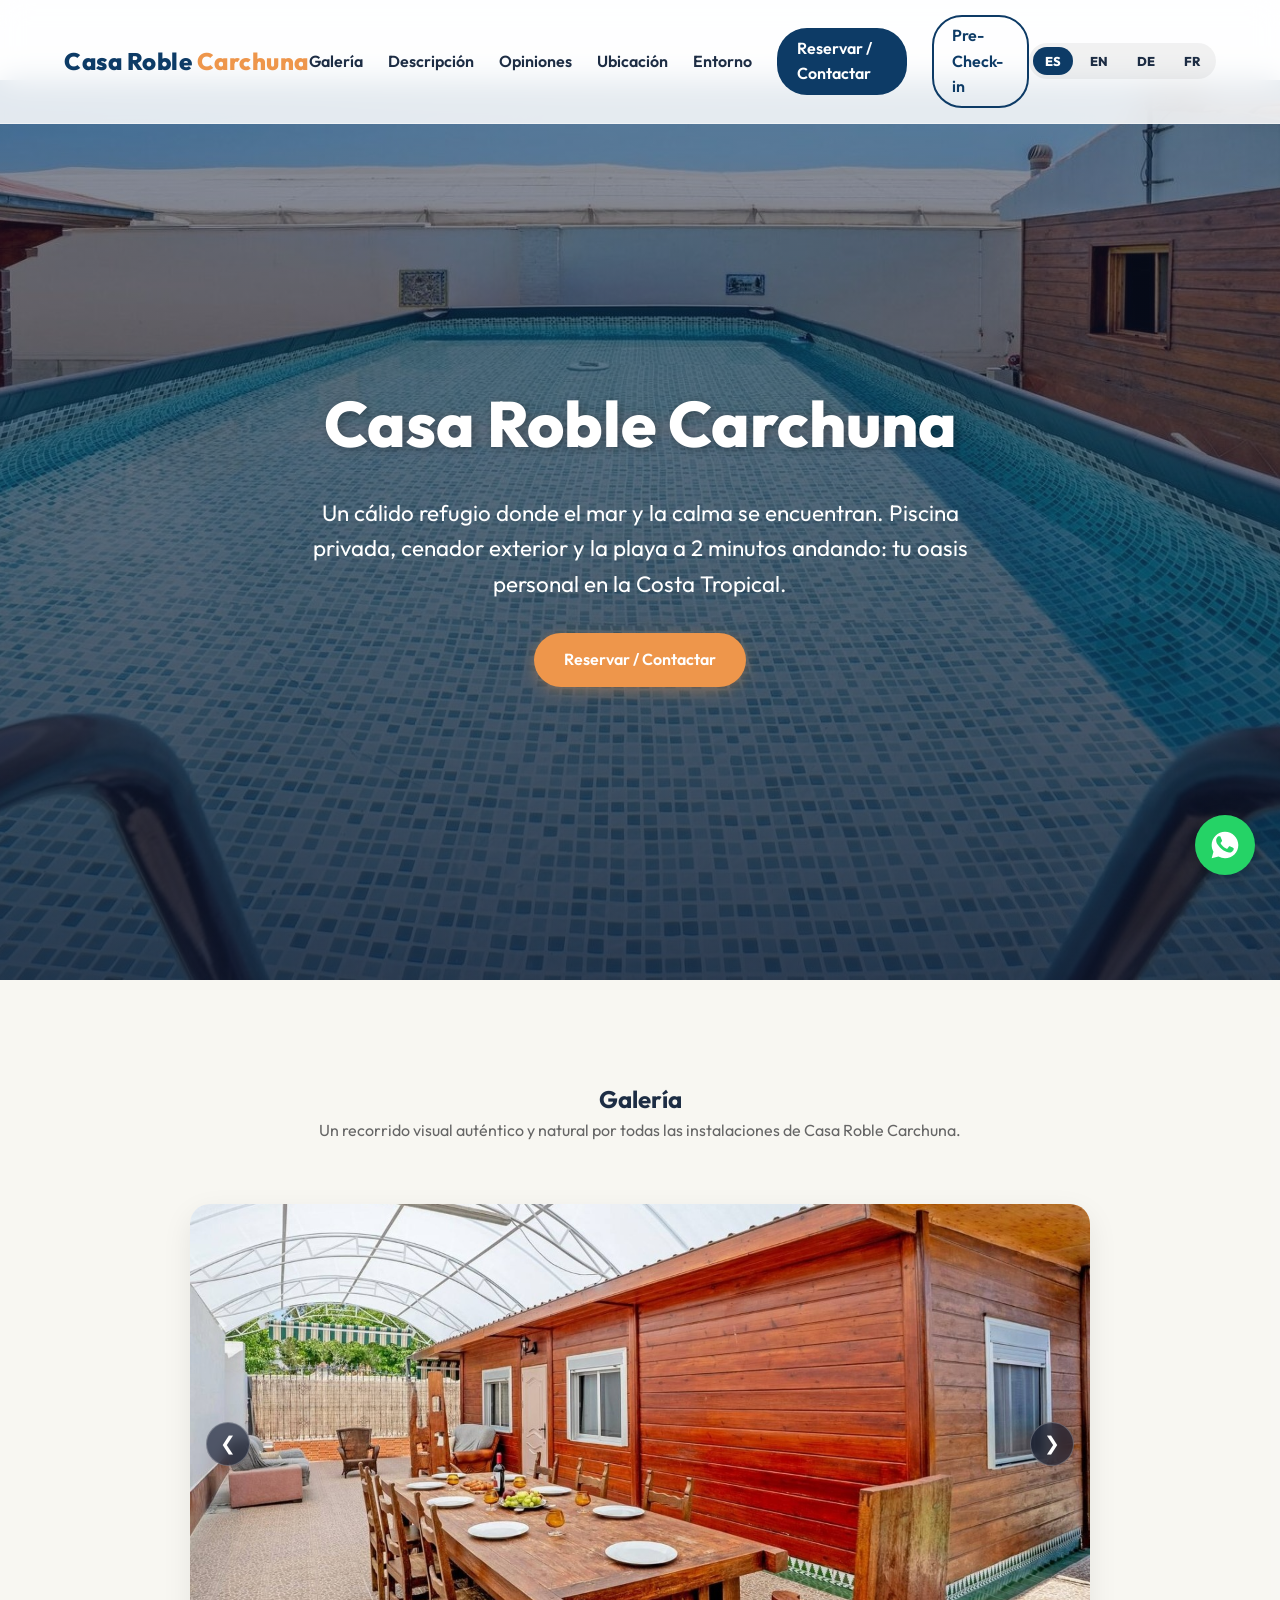
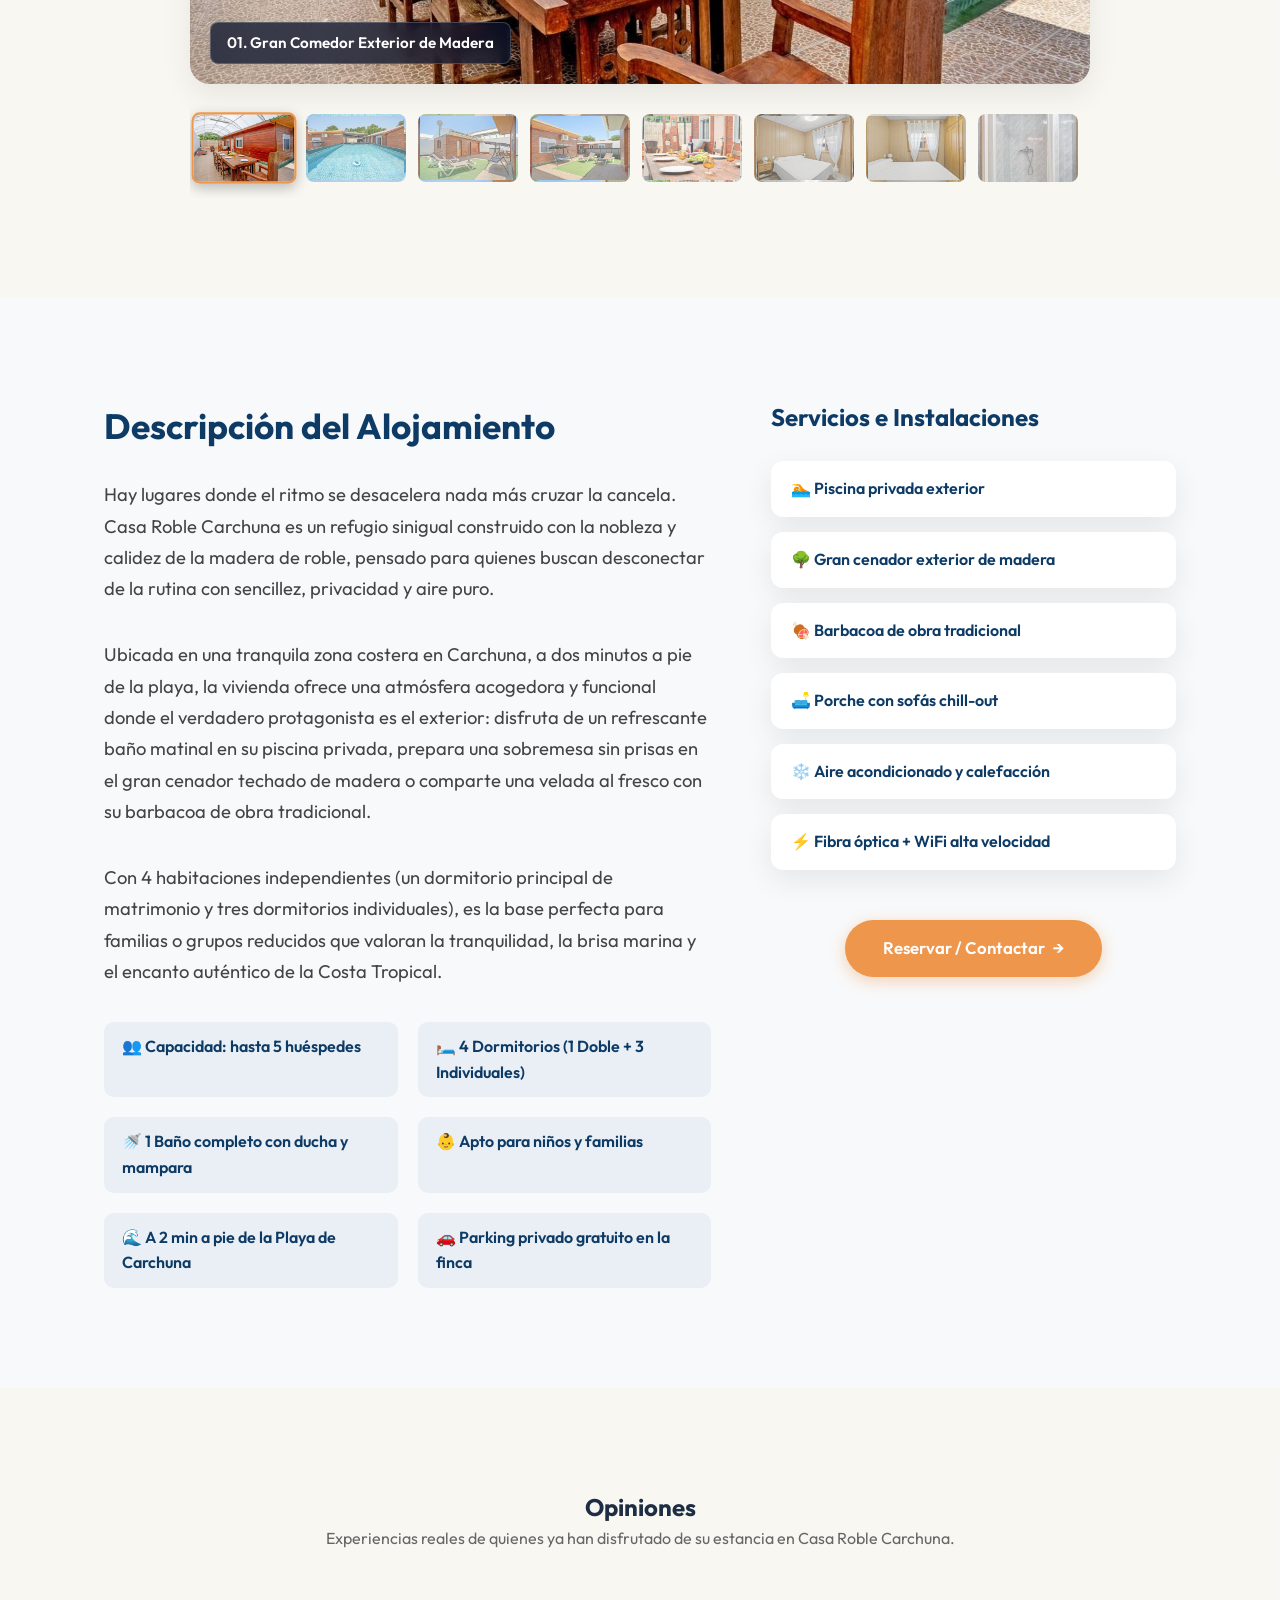
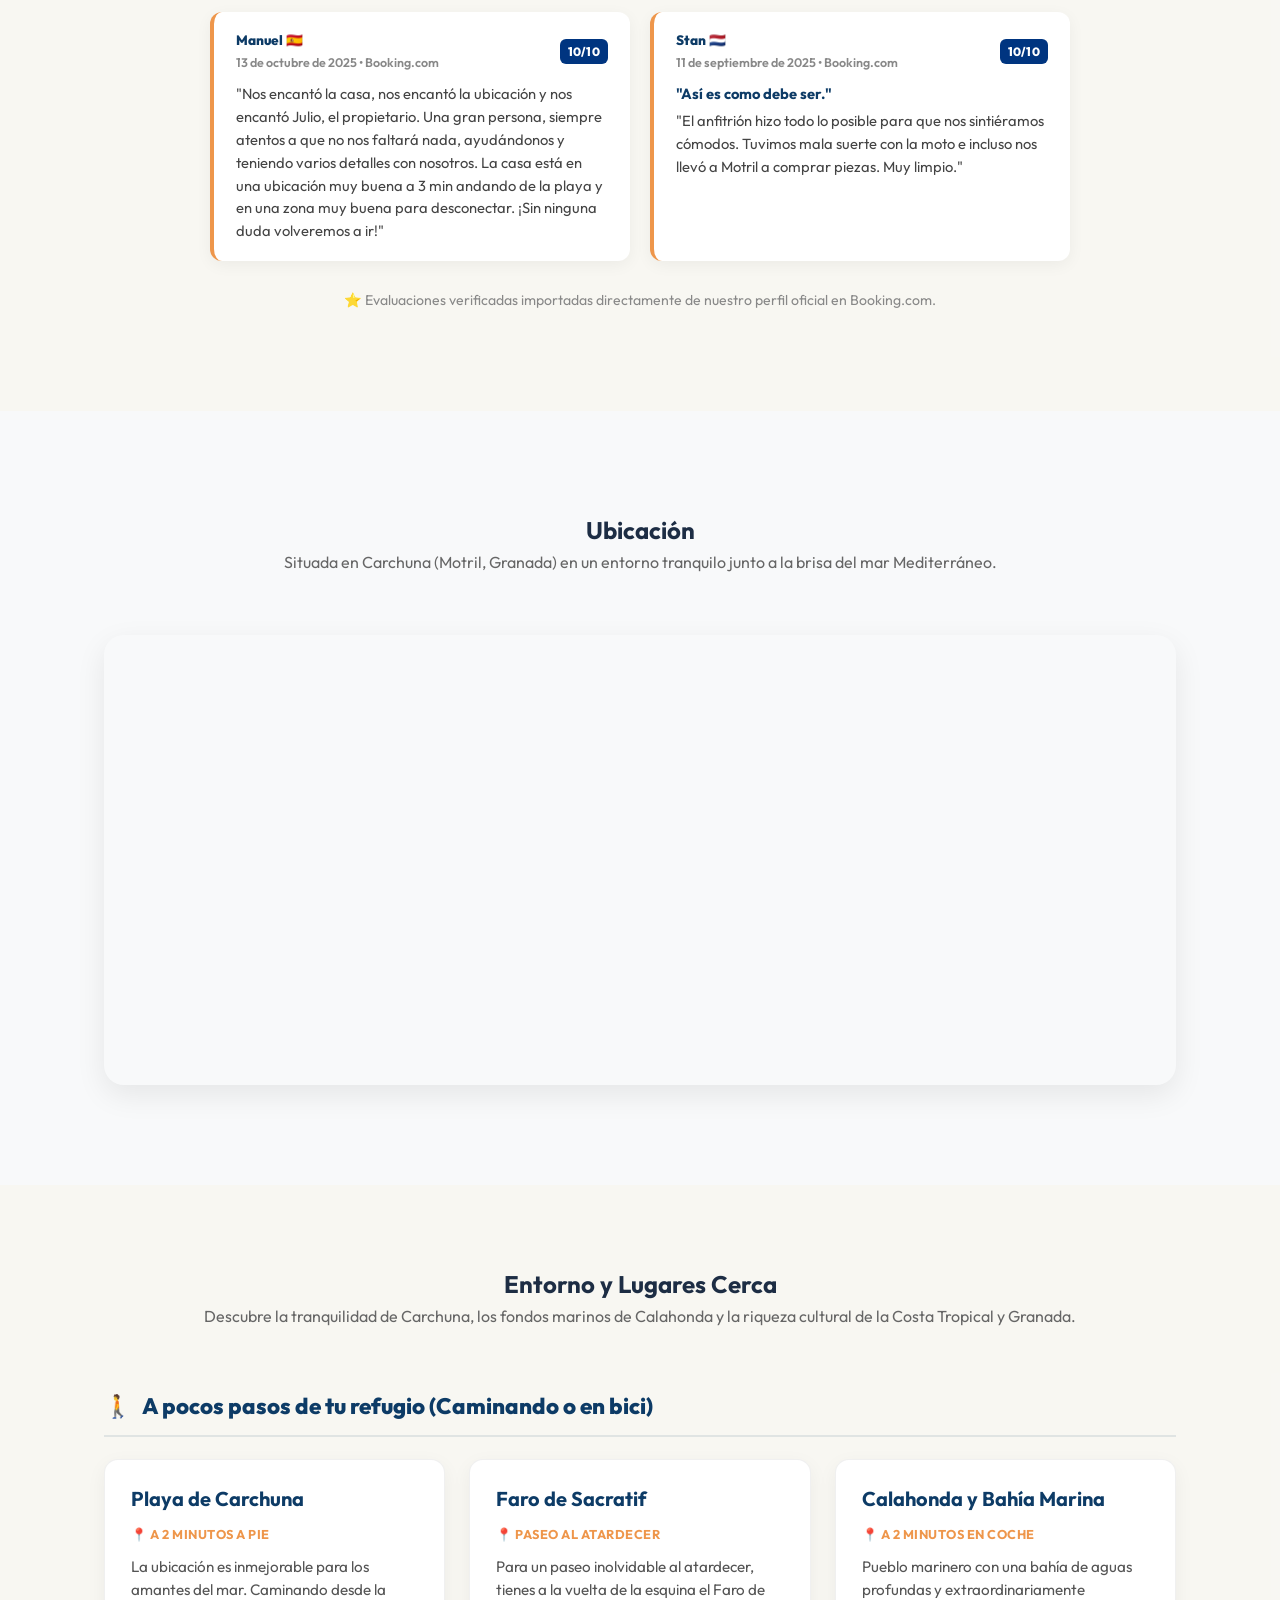
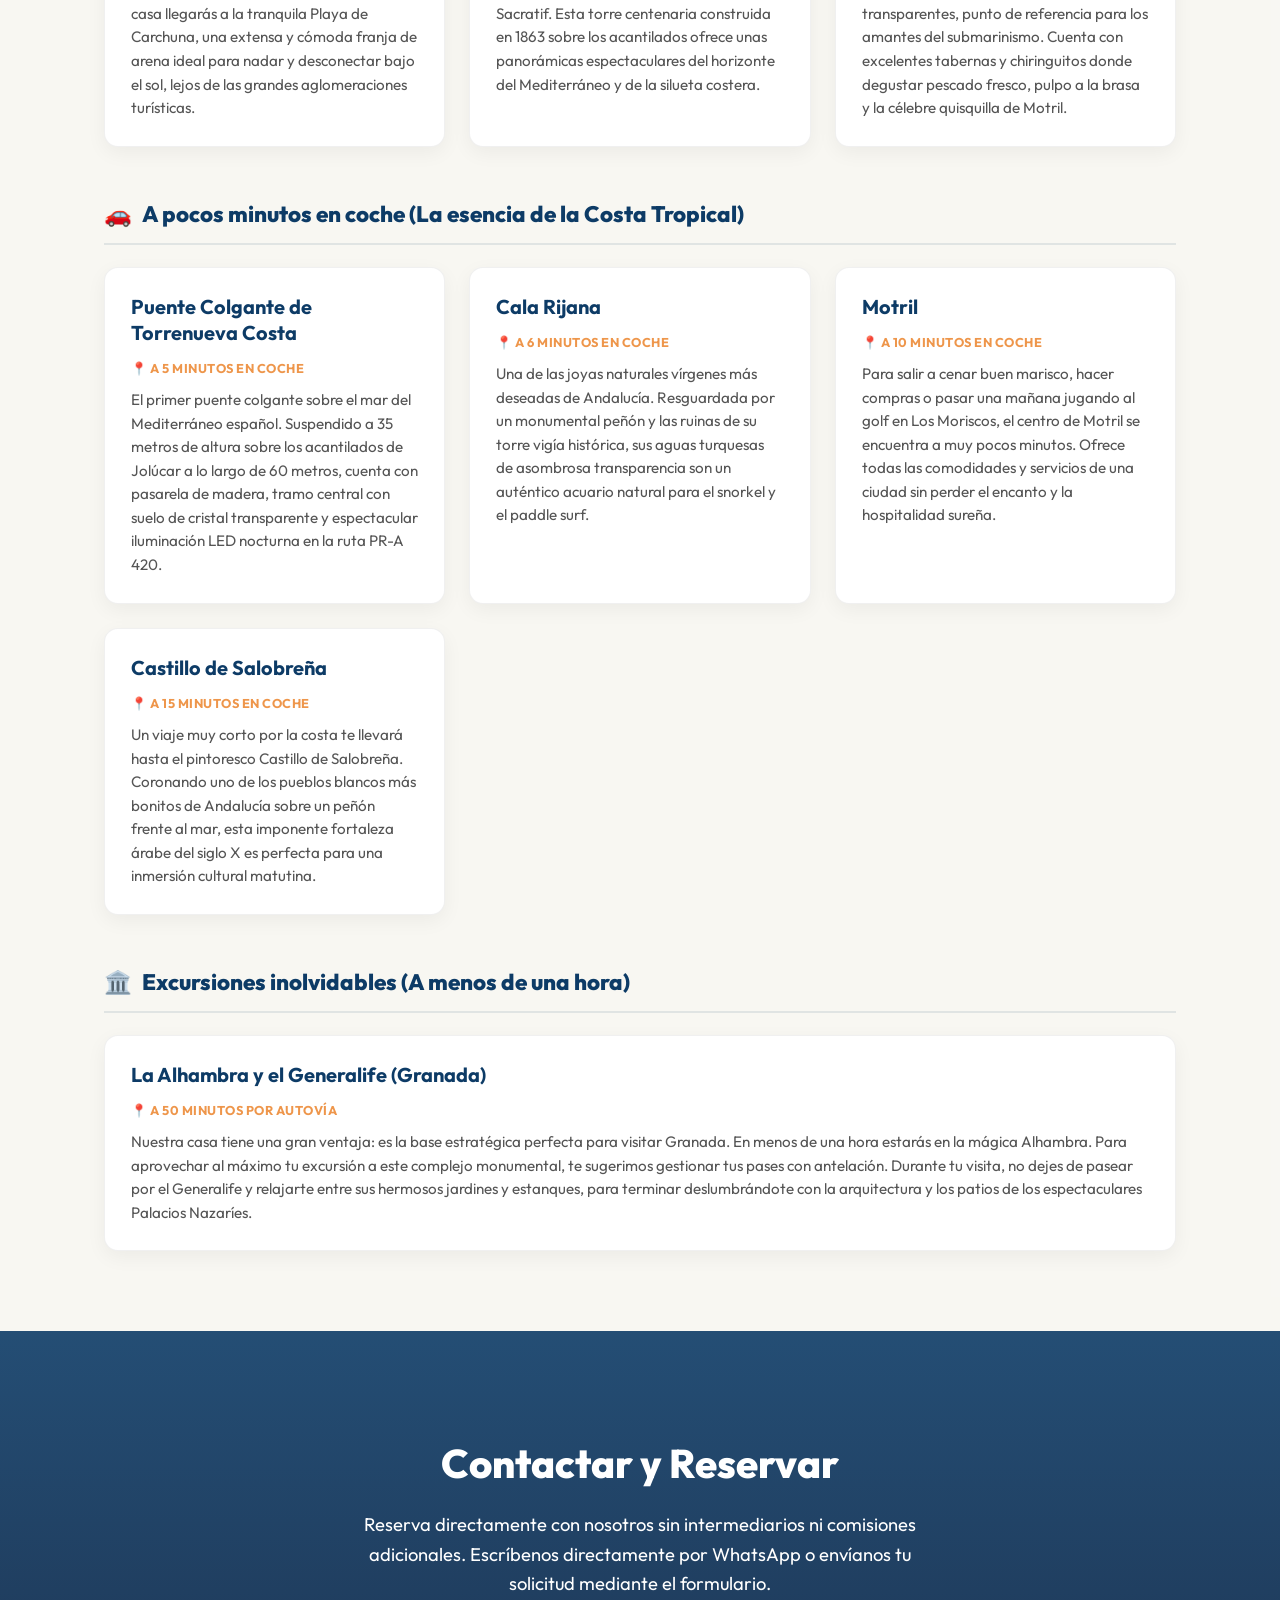
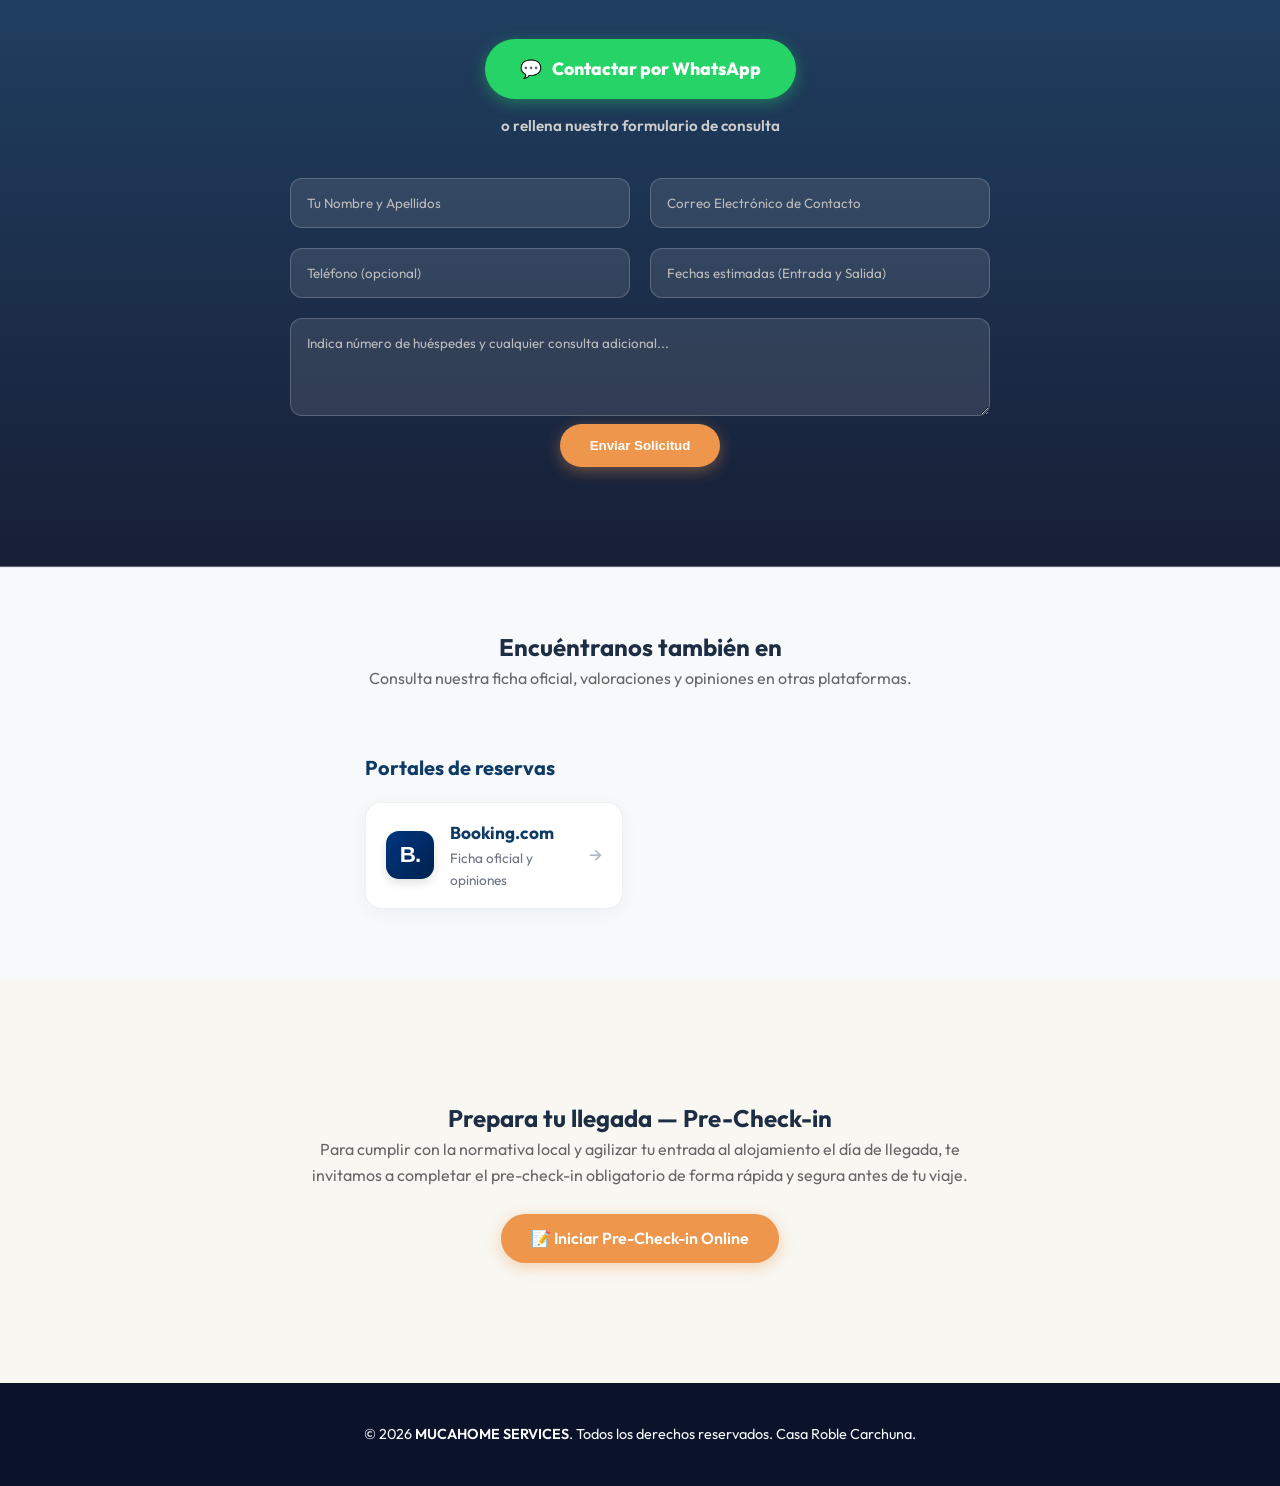
==== commit aa55af93: "Remove photos originating from Todimer, keeping numbering of remaining photos intact" ====
--- a/casaroble.html
+++ b/casaroble.html
@@ -43,7 +43,7 @@
 
   <!-- Hero Apartment -->
   <section class="hero ap-hero roble-hero">
-    <div class="hero-bg" style="background-image: linear-gradient(rgba(11, 19, 43, 0.45), rgba(11, 19, 43, 0.8)), url('assets/roble/21_playa_carchuna.jpg');"></div>
+    <div class="hero-bg" style="background-image: linear-gradient(rgba(11, 19, 43, 0.45), rgba(11, 19, 43, 0.8)), url('assets/roble/01_hero_piscina.jpg');"></div>
     <div class="hero-content">
       <h1>Casa Roble Carchuna</h1>
       <p data-i18n="roble.heroTag">Un cálido refugio donde el mar y la calma se encuentran. Piscina privada, cenador exterior y la playa a 2 minutos andando: tu oasis personal en la Costa Tropical.</p>
@@ -389,30 +389,17 @@
 
   <!-- Script Lógica y Traducciones -->
   <script>
-    // Inventario de las 22 Fotos Seleccionadas
+    // Fotos Seleccionadas (excluyendo origen Todimer)
     const roblePhotos = [
       { src: "assets/roble/05_cenador_comedor_exterior.jpg", title: "01. Gran Comedor Exterior de Madera", cat: "Cenador" },
       { src: "assets/roble/02_piscina_perspectiva.jpg", title: "02. Piscina con Vistas a la Casa", cat: "Piscina" },
       { src: "assets/roble/03_patio_jardin_balancin.jpg", title: "03. Patio con Césped y Balancín", cat: "Exteriores" },
       { src: "assets/roble/04_patio_tumbonas.jpg", title: "04. Solárium y Zona de Tumbonas", cat: "Exteriores" },
-      { src: "assets/roble/06_porche_chillout.jpg", title: "05. Porche Cubierto Chill-Out", cat: "Porche" },
       { src: "assets/roble/07_detalle_bienvenida.jpg", title: "06. Bienvenida y Hospitalidad", cat: "Detalles" },
-      { src: "assets/roble/08_salon_comedor_principal.jpg", title: "07. Salón-Comedor Principal", cat: "Salón" },
-      { src: "assets/roble/09_comedor_interior.jpg", title: "08. Comedor Interior Acogedor", cat: "Salón" },
-      { src: "assets/roble/10_cocina_completa.jpg", title: "09. Cocina Totalmente Equipada", cat: "Cocina" },
-      { src: "assets/roble/11_cocina_electrodomesticos.jpg", title: "10. Equipamiento de Cocina y Menaje", cat: "Cocina" },
       { src: "assets/roble/12_dormitorio_principal.jpg", title: "11. Dormitorio Principal de Matrimonio", cat: "Dormitorios" },
       { src: "assets/roble/13_dormitorio_matrimonio_cama.jpg", title: "12. Cama de Matrimonio Confortable", cat: "Dormitorios" },
-      { src: "assets/roble/14_dormitorio_secundario.jpg", title: "13. Dormitorio Secundario Individual", cat: "Dormitorios" },
-      { src: "assets/roble/15_dormitorio_adicional.jpg", title: "14. Dormitorio Adicional Luminoso", cat: "Dormitorios" },
-      { src: "assets/roble/16_bano_completo.jpg", title: "15. Cuarto de Baño Completo", cat: "Baño" },
       { src: "assets/roble/17_bano_plato_ducha.jpg", title: "16. Plato de Ducha con Mampara", cat: "Baño" },
-      { src: "assets/roble/18_barbacoa_de_obra.jpg", title: "17. Barbacoa de Obra Tradicional", cat: "Barbacoa" },
-      { src: "assets/roble/19_entrada_finca.jpg", title: "18. Acceso", cat: "Accesos" },
-      { src: "assets/roble/20_camino_arbolado_carchuna.jpg", title: "19. Camino de Acceso a la Propiedad", cat: "Entorno" },
-      { src: "assets/roble/21_playa_carchuna.jpg", title: "20. Playa y Palmeras de Carchuna", cat: "Playa" },
-      { src: "assets/roble/22_costa_barcas_pescadores.jpg", title: "21. Barcas Tradicionales y Costa", cat: "Playa" },
-      { src: "assets/roble/23_rutas_bicicleta.jpg", title: "22. Cicloturismo y Paseos junto al Mar", cat: "Actividades" }
+      { src: "assets/roble/18_barbacoa_de_obra.jpg", title: "17. Barbacoa de Obra Tradicional", cat: "Barbacoa" }
     ];
 
     let currentPhotoIdx = 0;
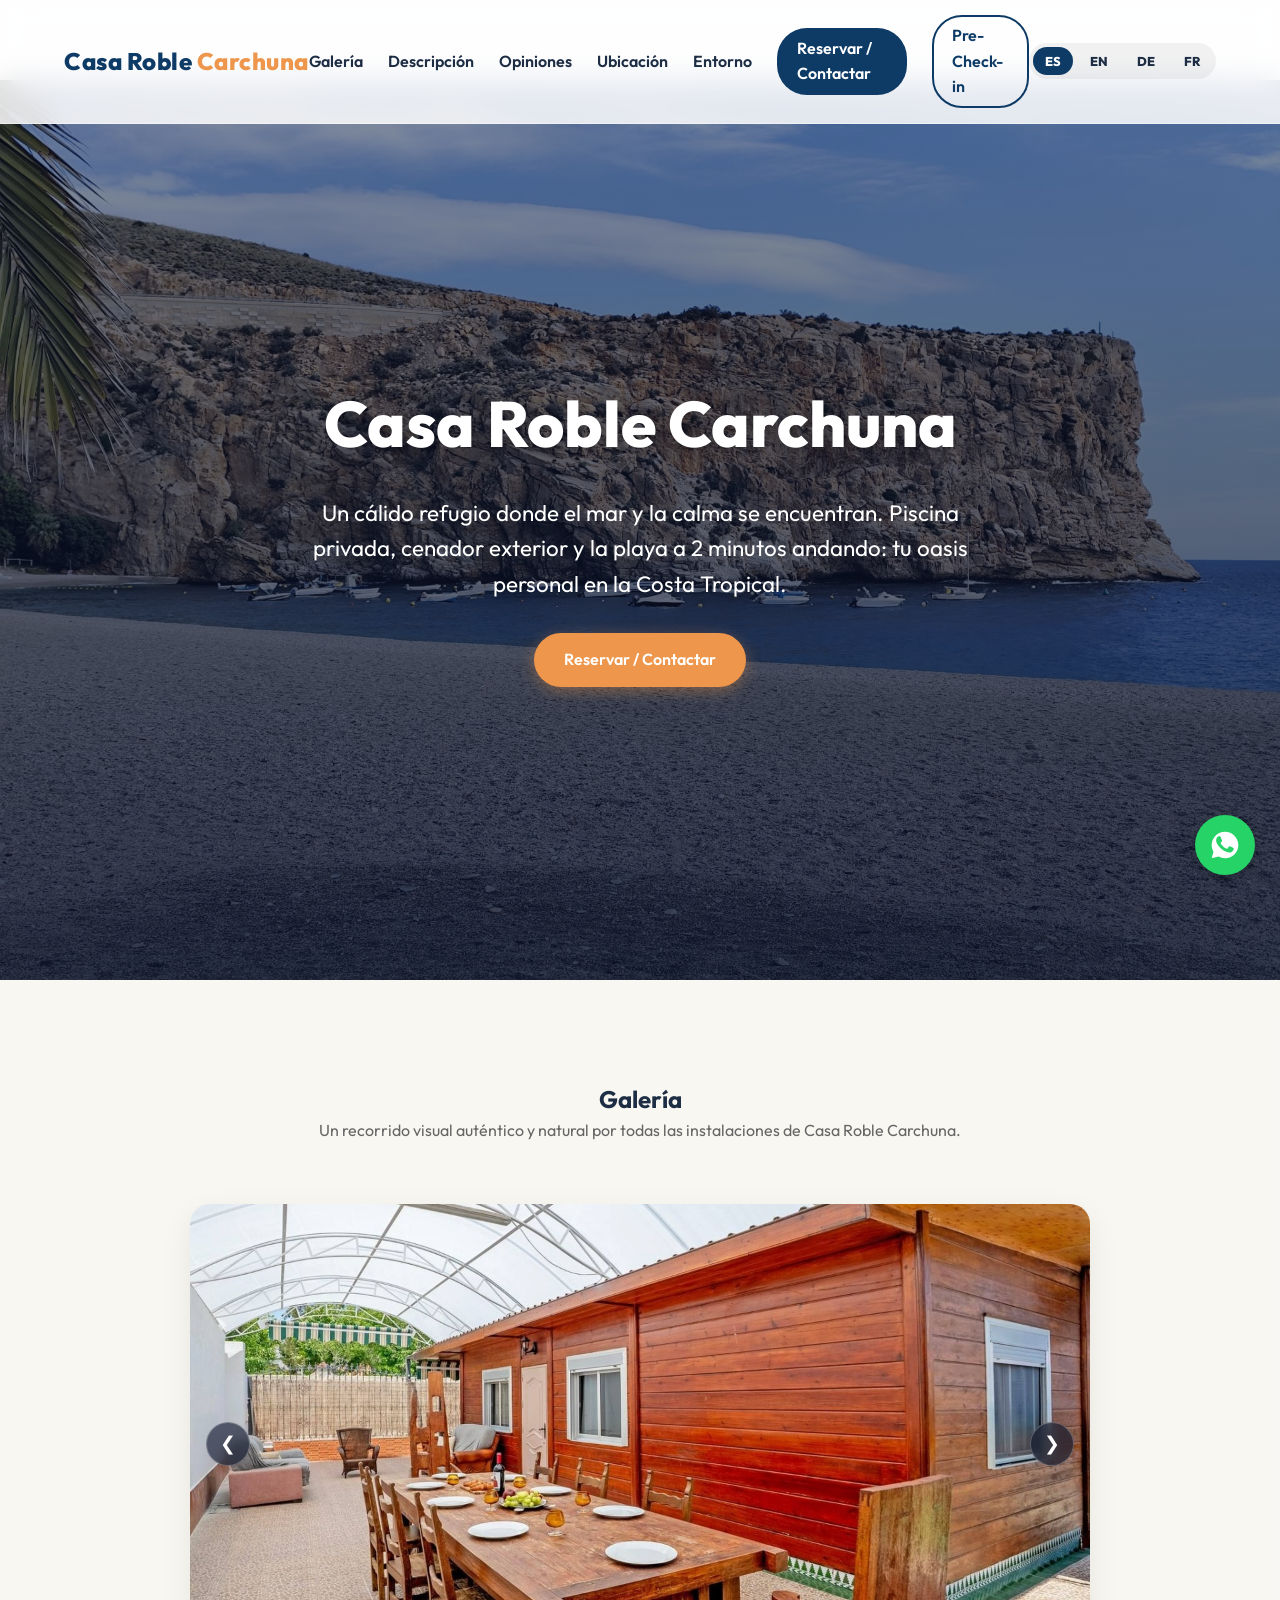
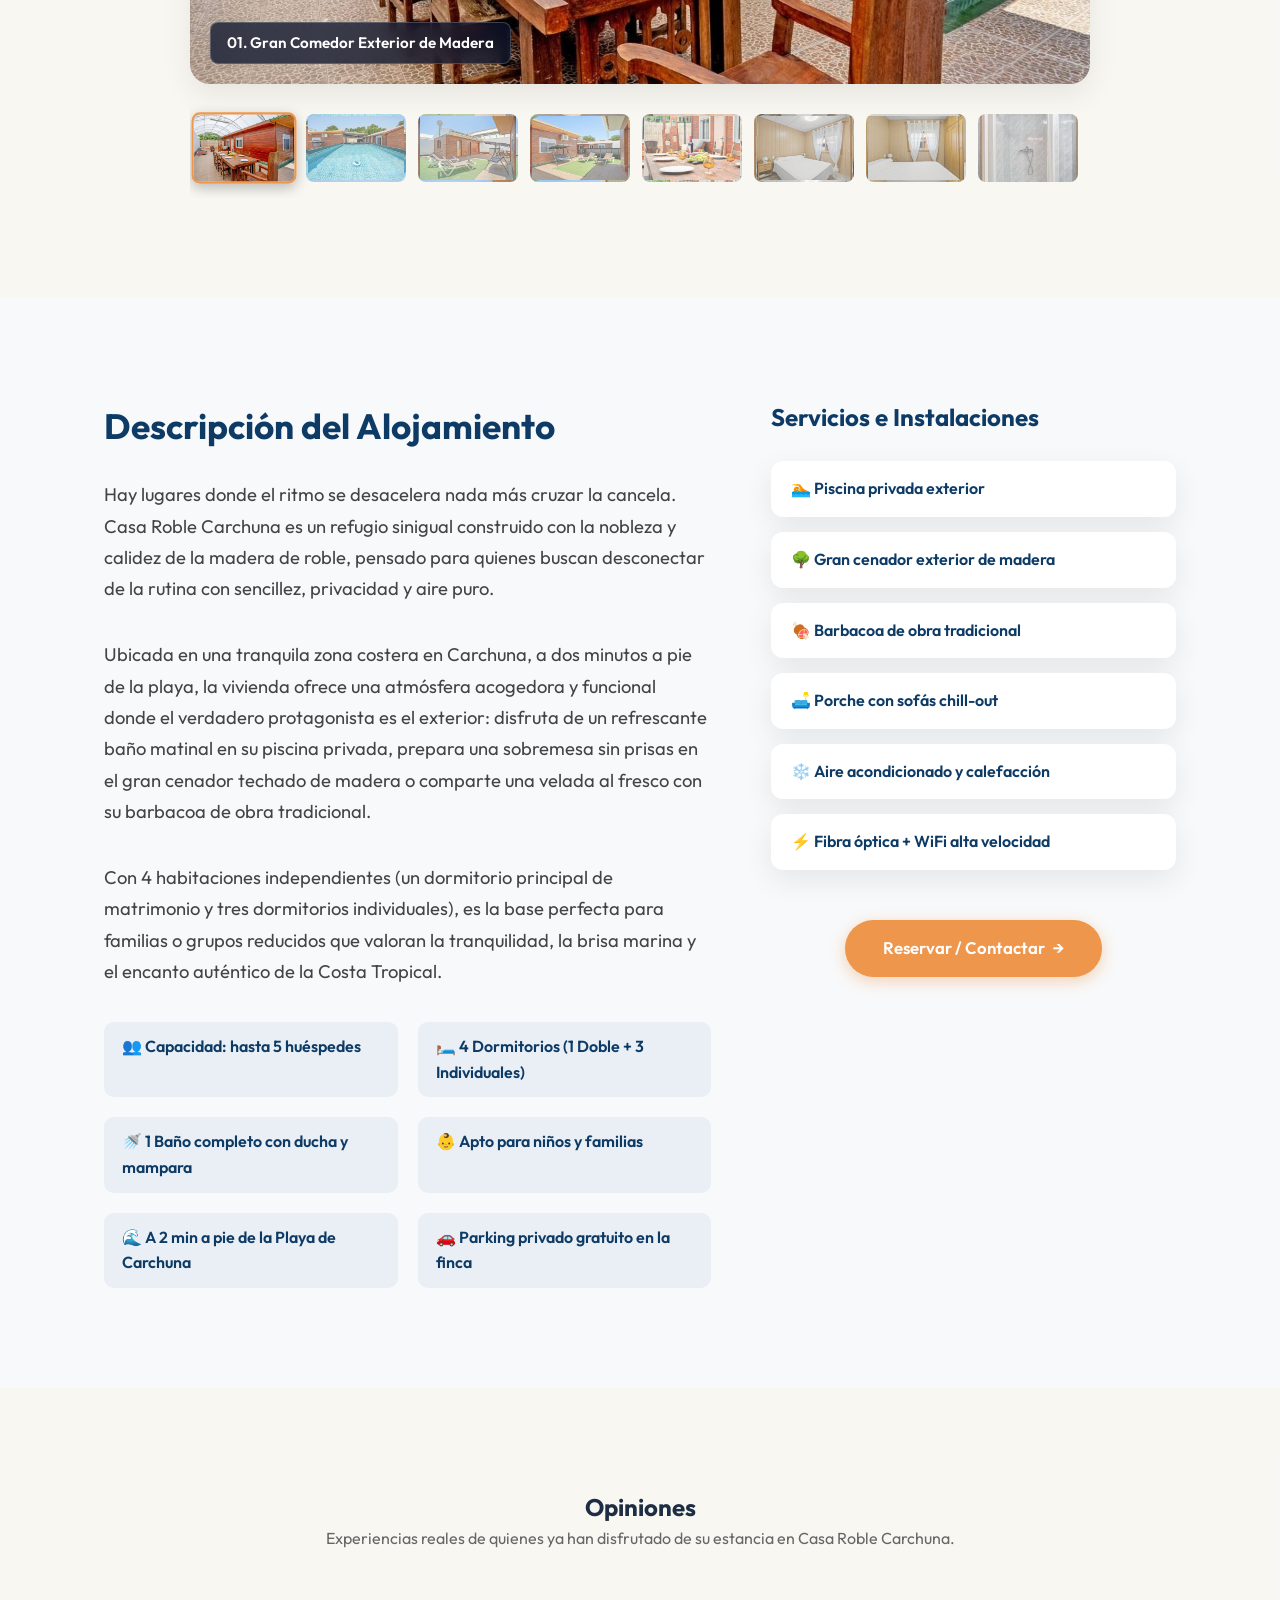
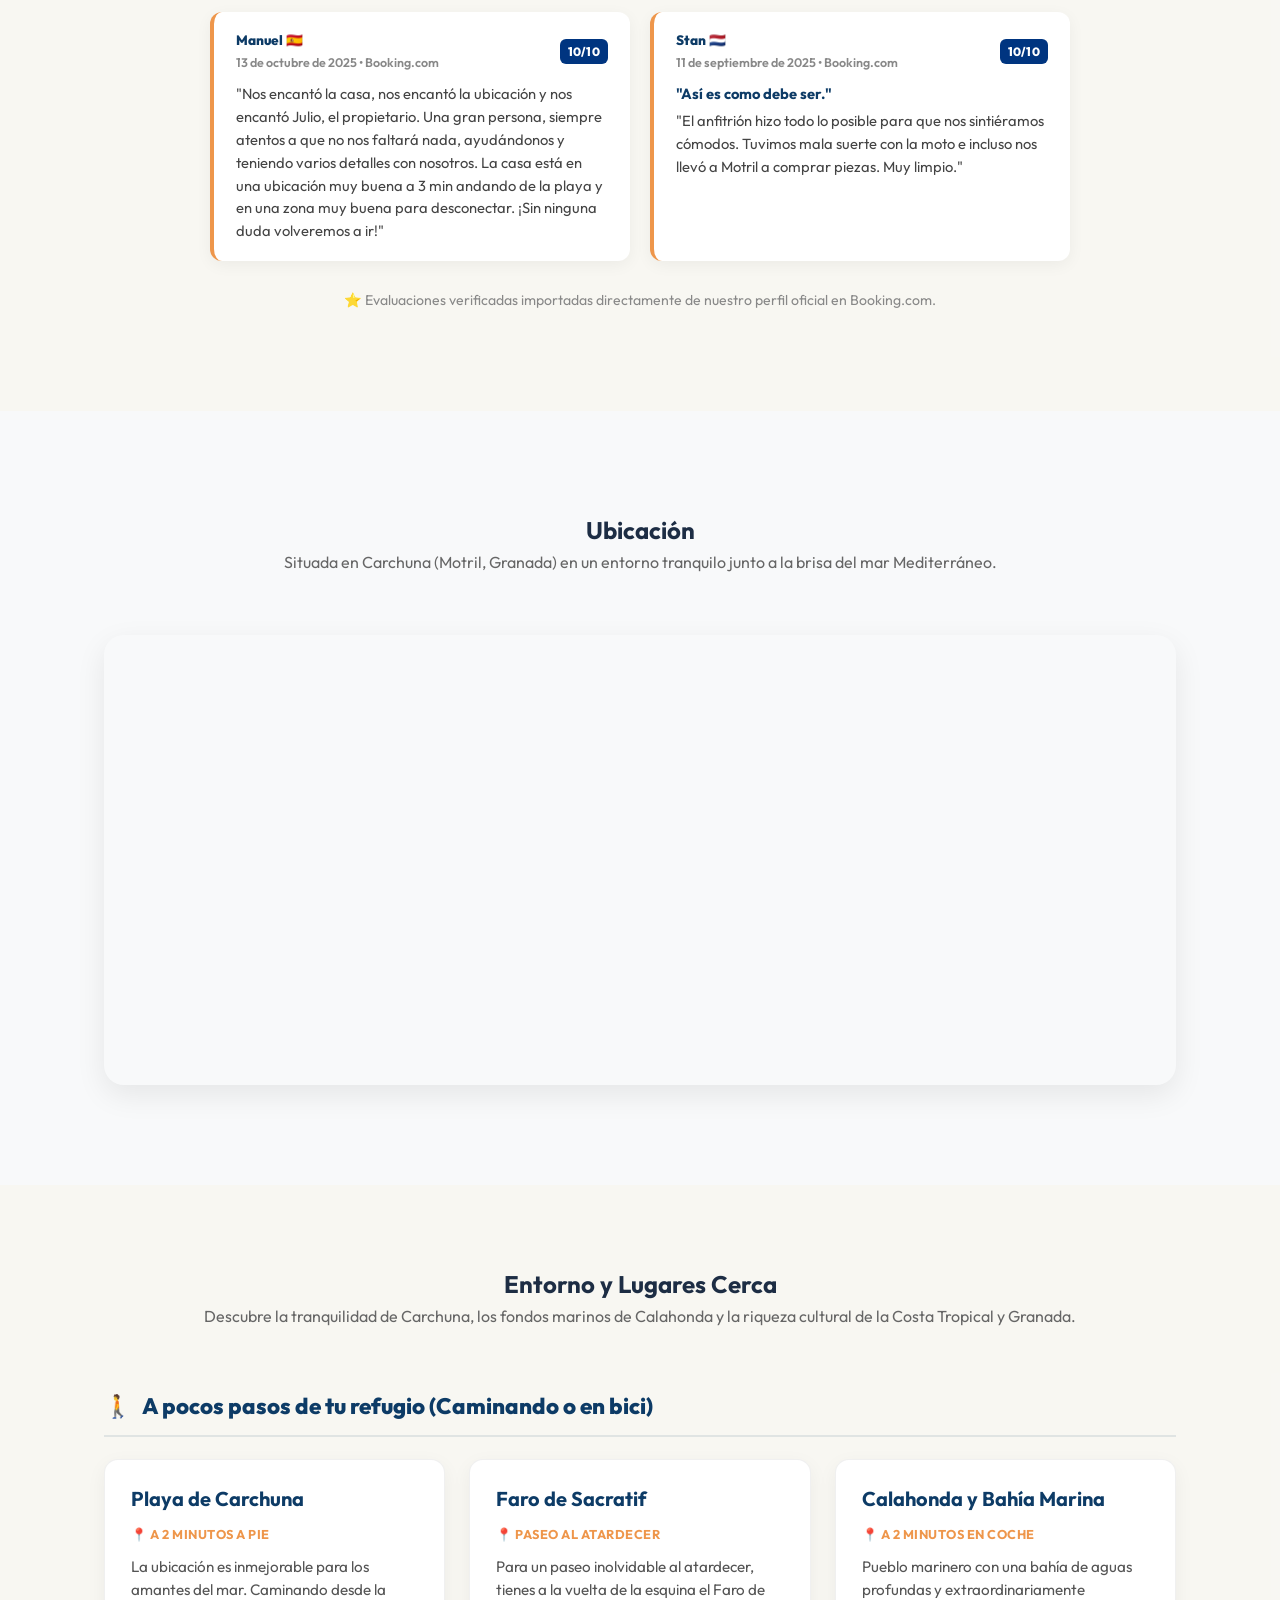
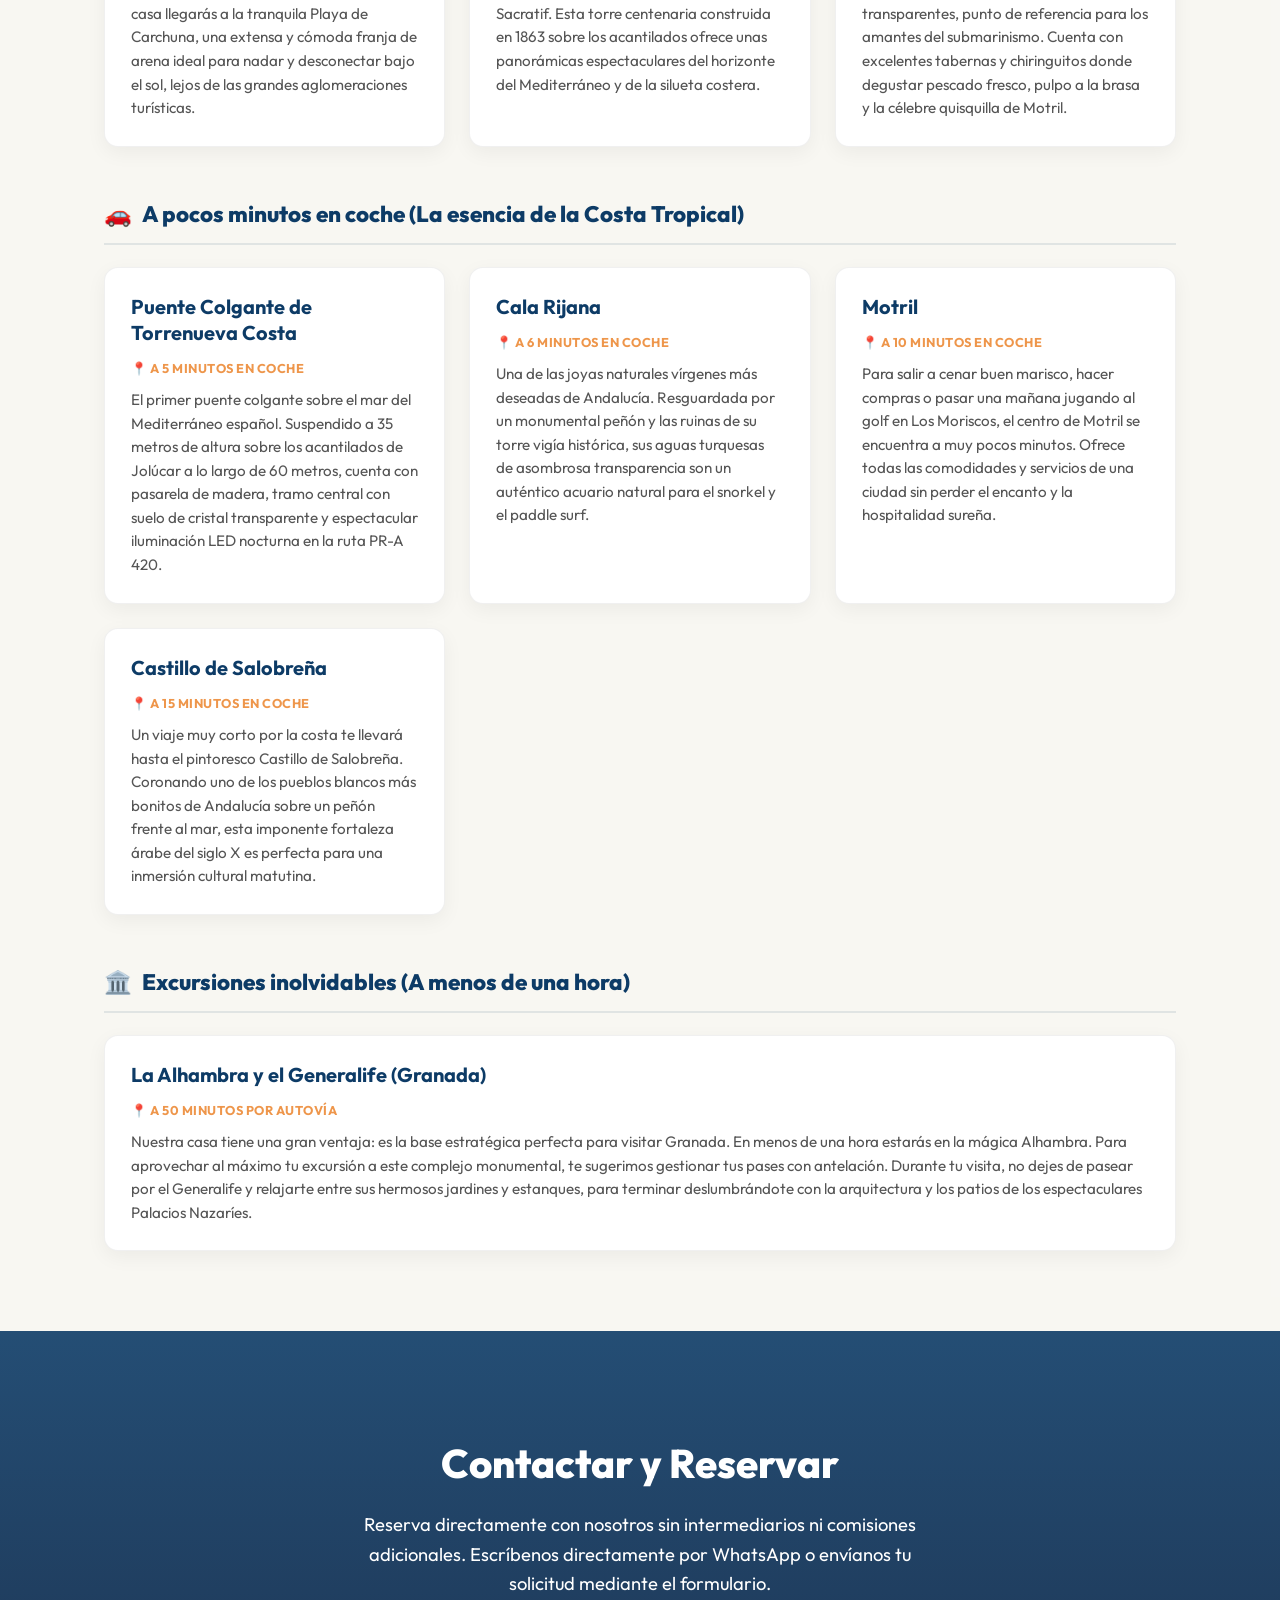
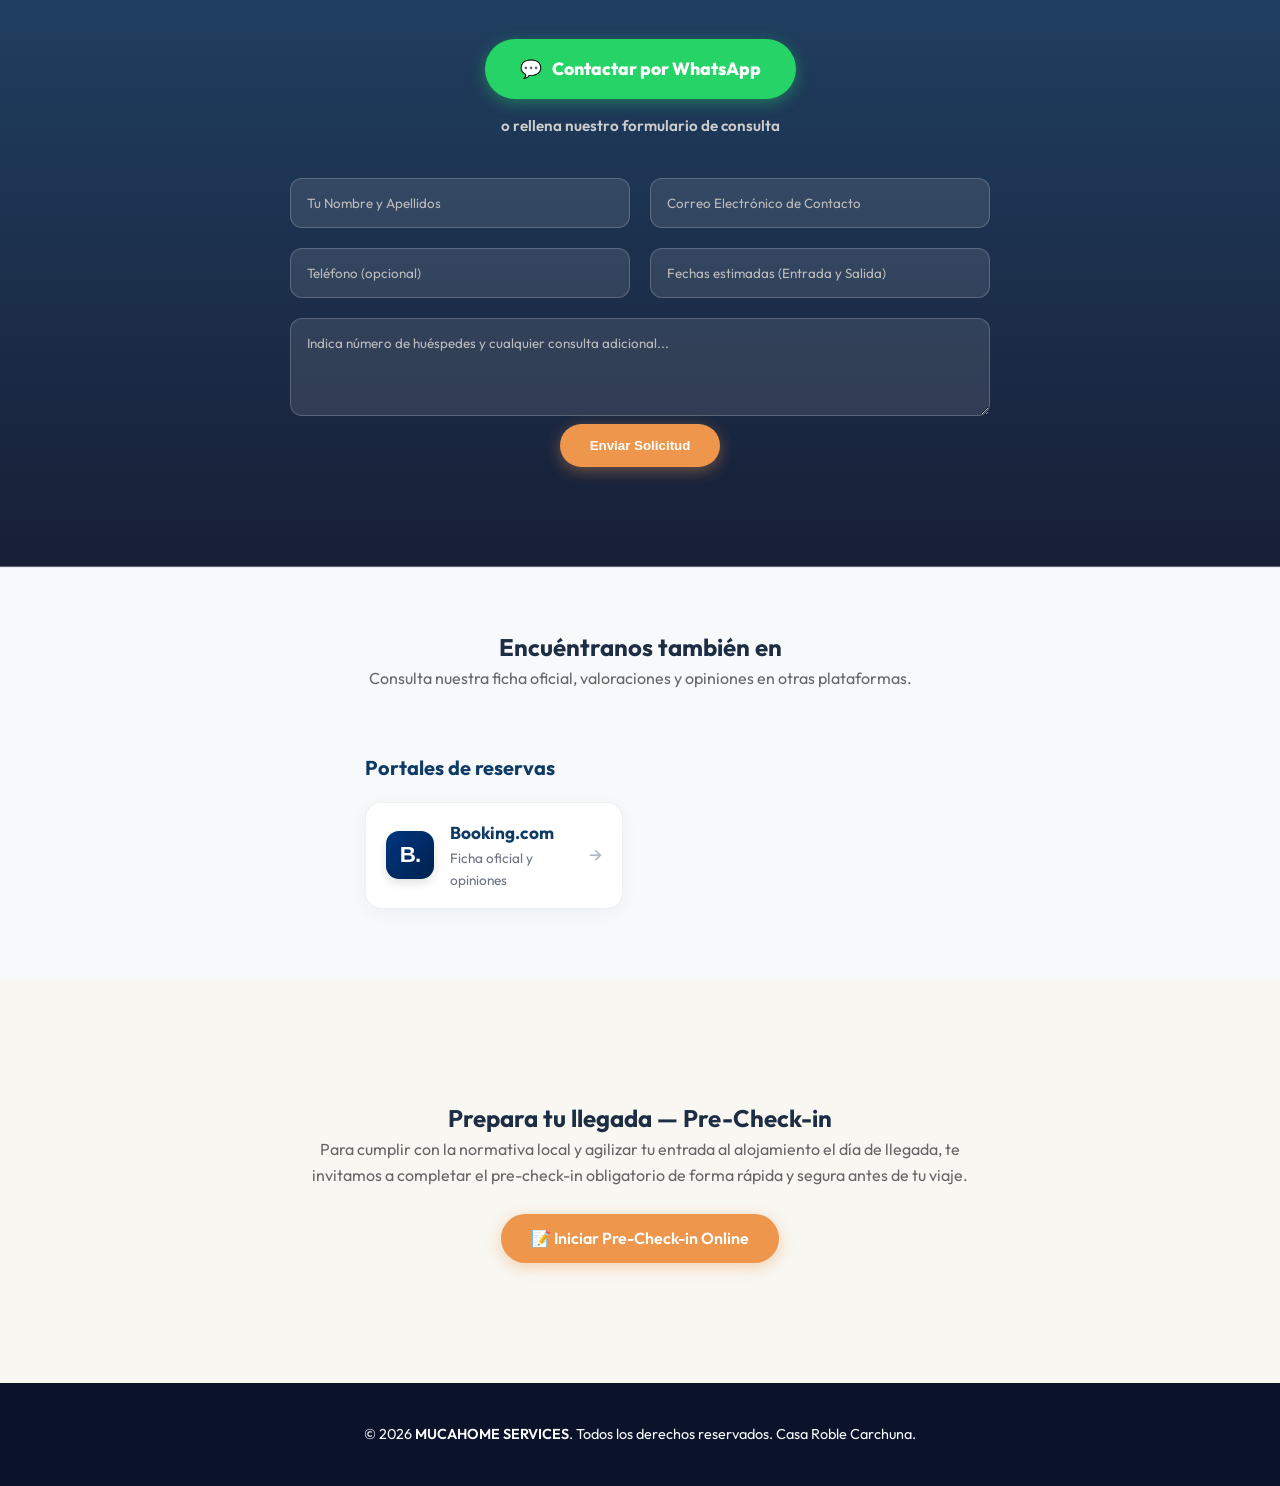
==== commit 6b88b12d: "Set new beach photo as hero background and add to gallery" ====
--- a/casaroble.html
+++ b/casaroble.html
@@ -43,7 +43,7 @@
 
   <!-- Hero Apartment -->
   <section class="hero ap-hero roble-hero">
-    <div class="hero-bg" style="background-image: linear-gradient(rgba(11, 19, 43, 0.45), rgba(11, 19, 43, 0.8)), url('assets/roble/01_hero_piscina.jpg');"></div>
+    <div class="hero-bg" style="background-image: linear-gradient(rgba(11, 19, 43, 0.45), rgba(11, 19, 43, 0.8)), url('assets/roble/24_playa_costa_tropical.jpg'); background-position: center 38%;"></div>
     <div class="hero-content">
       <h1>Casa Roble Carchuna</h1>
       <p data-i18n="roble.heroTag">Un cálido refugio donde el mar y la calma se encuentran. Piscina privada, cenador exterior y la playa a 2 minutos andando: tu oasis personal en la Costa Tropical.</p>
@@ -399,7 +399,8 @@
       { src: "assets/roble/12_dormitorio_principal.jpg", title: "11. Dormitorio Principal de Matrimonio", cat: "Dormitorios" },
       { src: "assets/roble/13_dormitorio_matrimonio_cama.jpg", title: "12. Cama de Matrimonio Confortable", cat: "Dormitorios" },
       { src: "assets/roble/17_bano_plato_ducha.jpg", title: "16. Plato de Ducha con Mampara", cat: "Baño" },
-      { src: "assets/roble/18_barbacoa_de_obra.jpg", title: "17. Barbacoa de Obra Tradicional", cat: "Barbacoa" }
+      { src: "assets/roble/18_barbacoa_de_obra.jpg", title: "17. Barbacoa de Obra Tradicional", cat: "Barbacoa" },
+      { src: "assets/roble/24_playa_costa_tropical.jpg", title: "20. Playa y Acantilados de la Costa Tropical", cat: "Playa" }
     ];
 
     let currentPhotoIdx = 0;
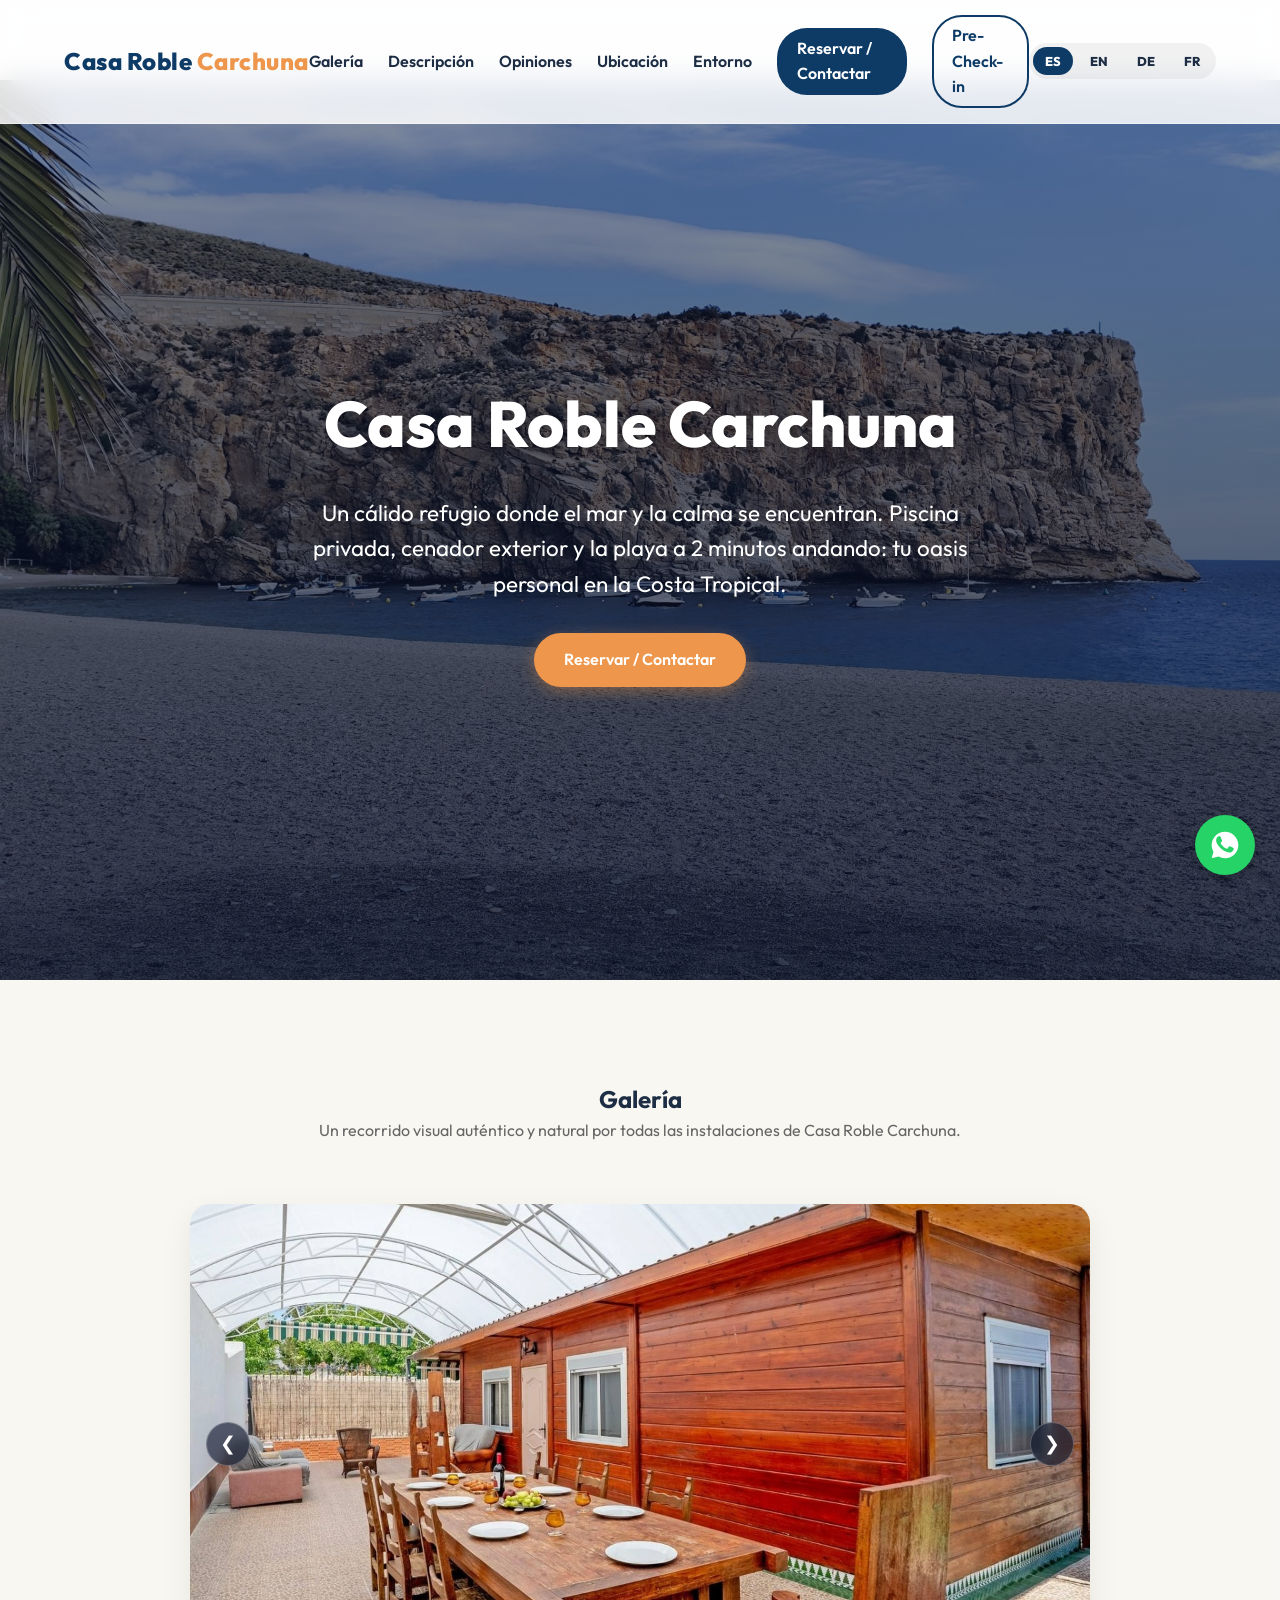
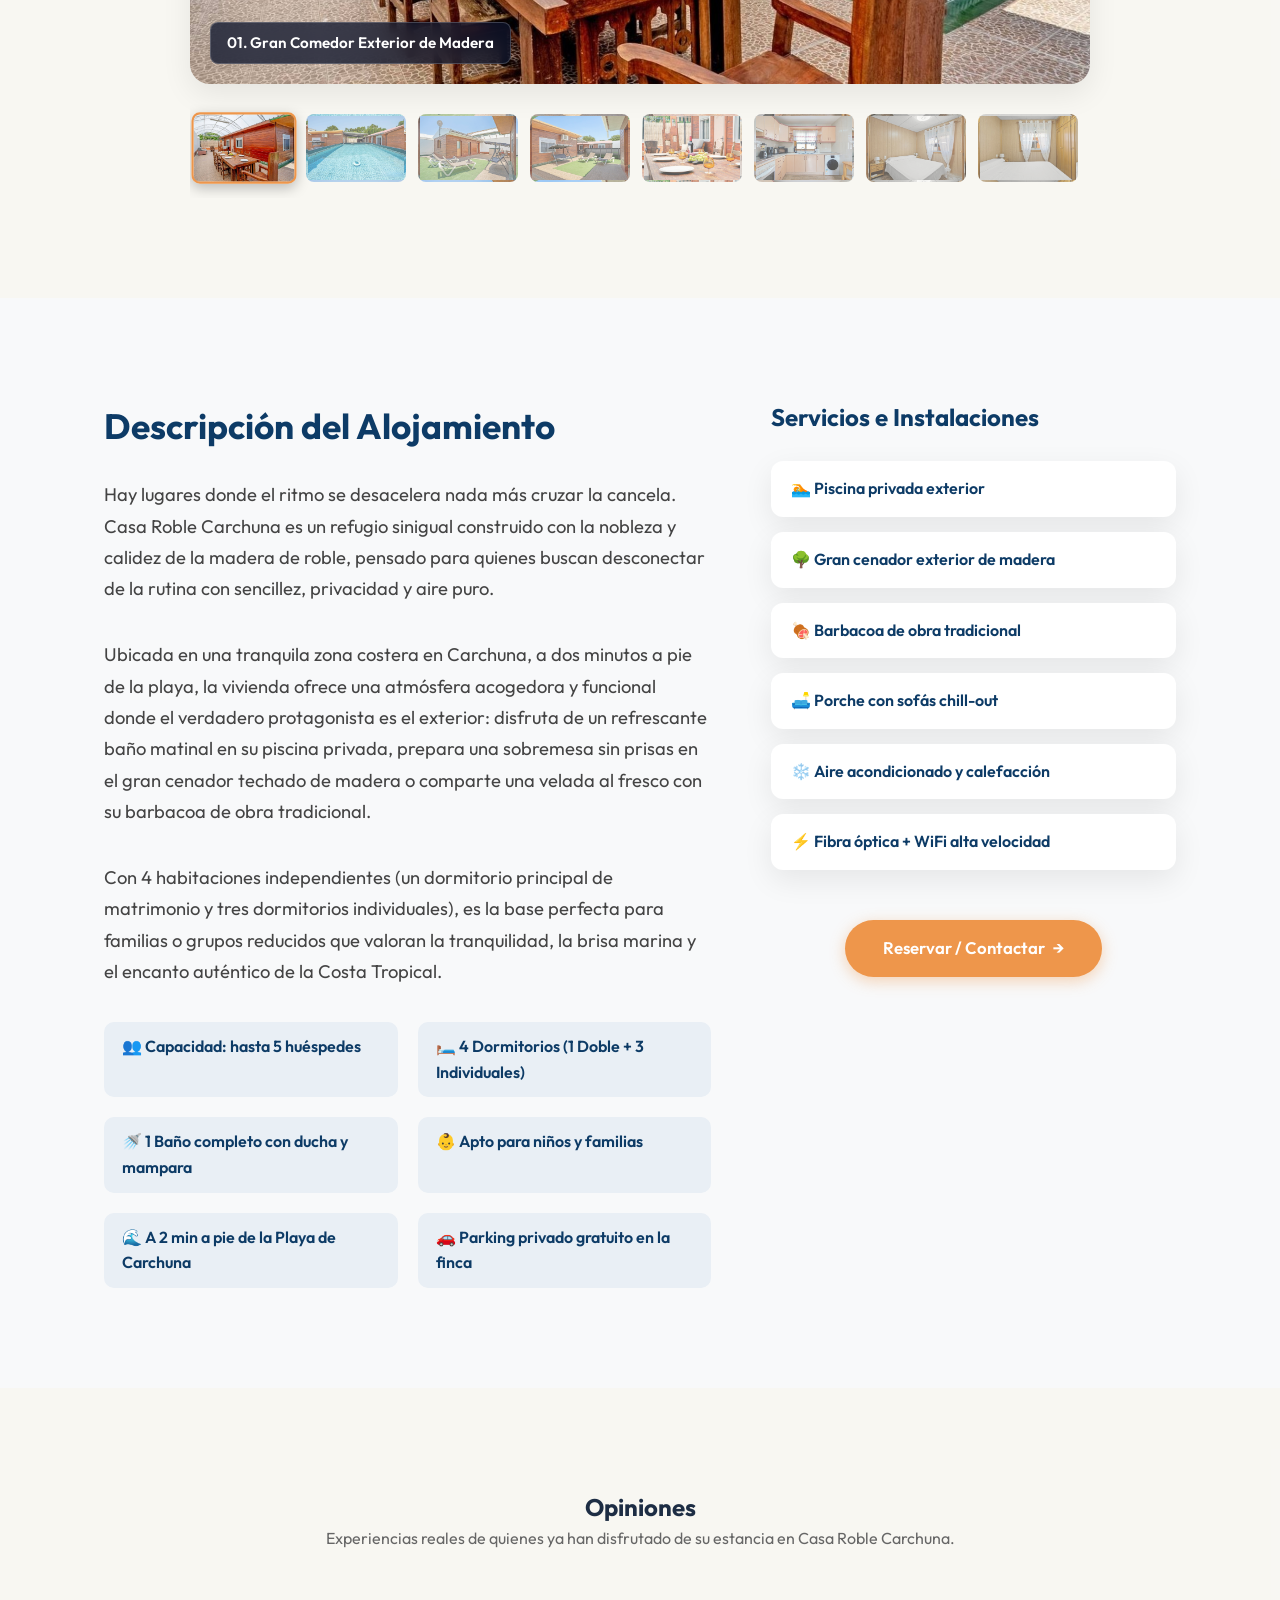
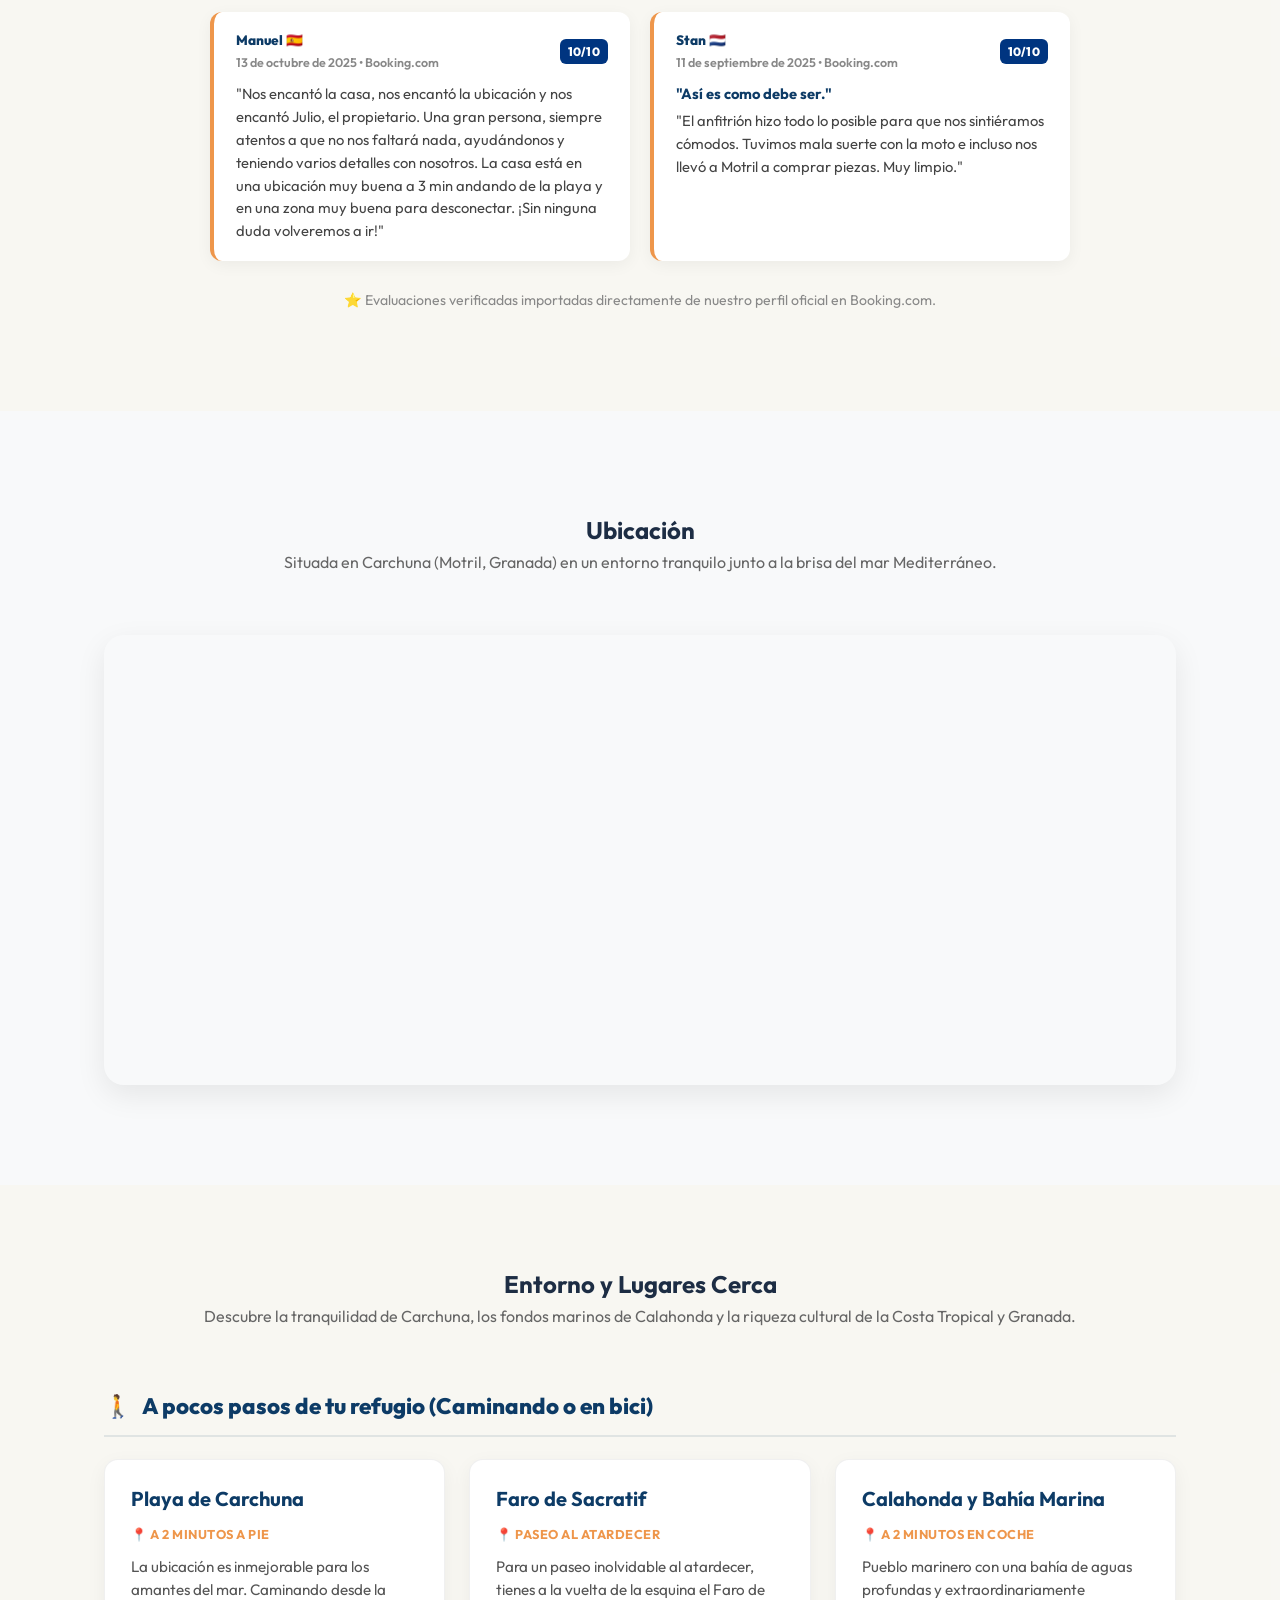
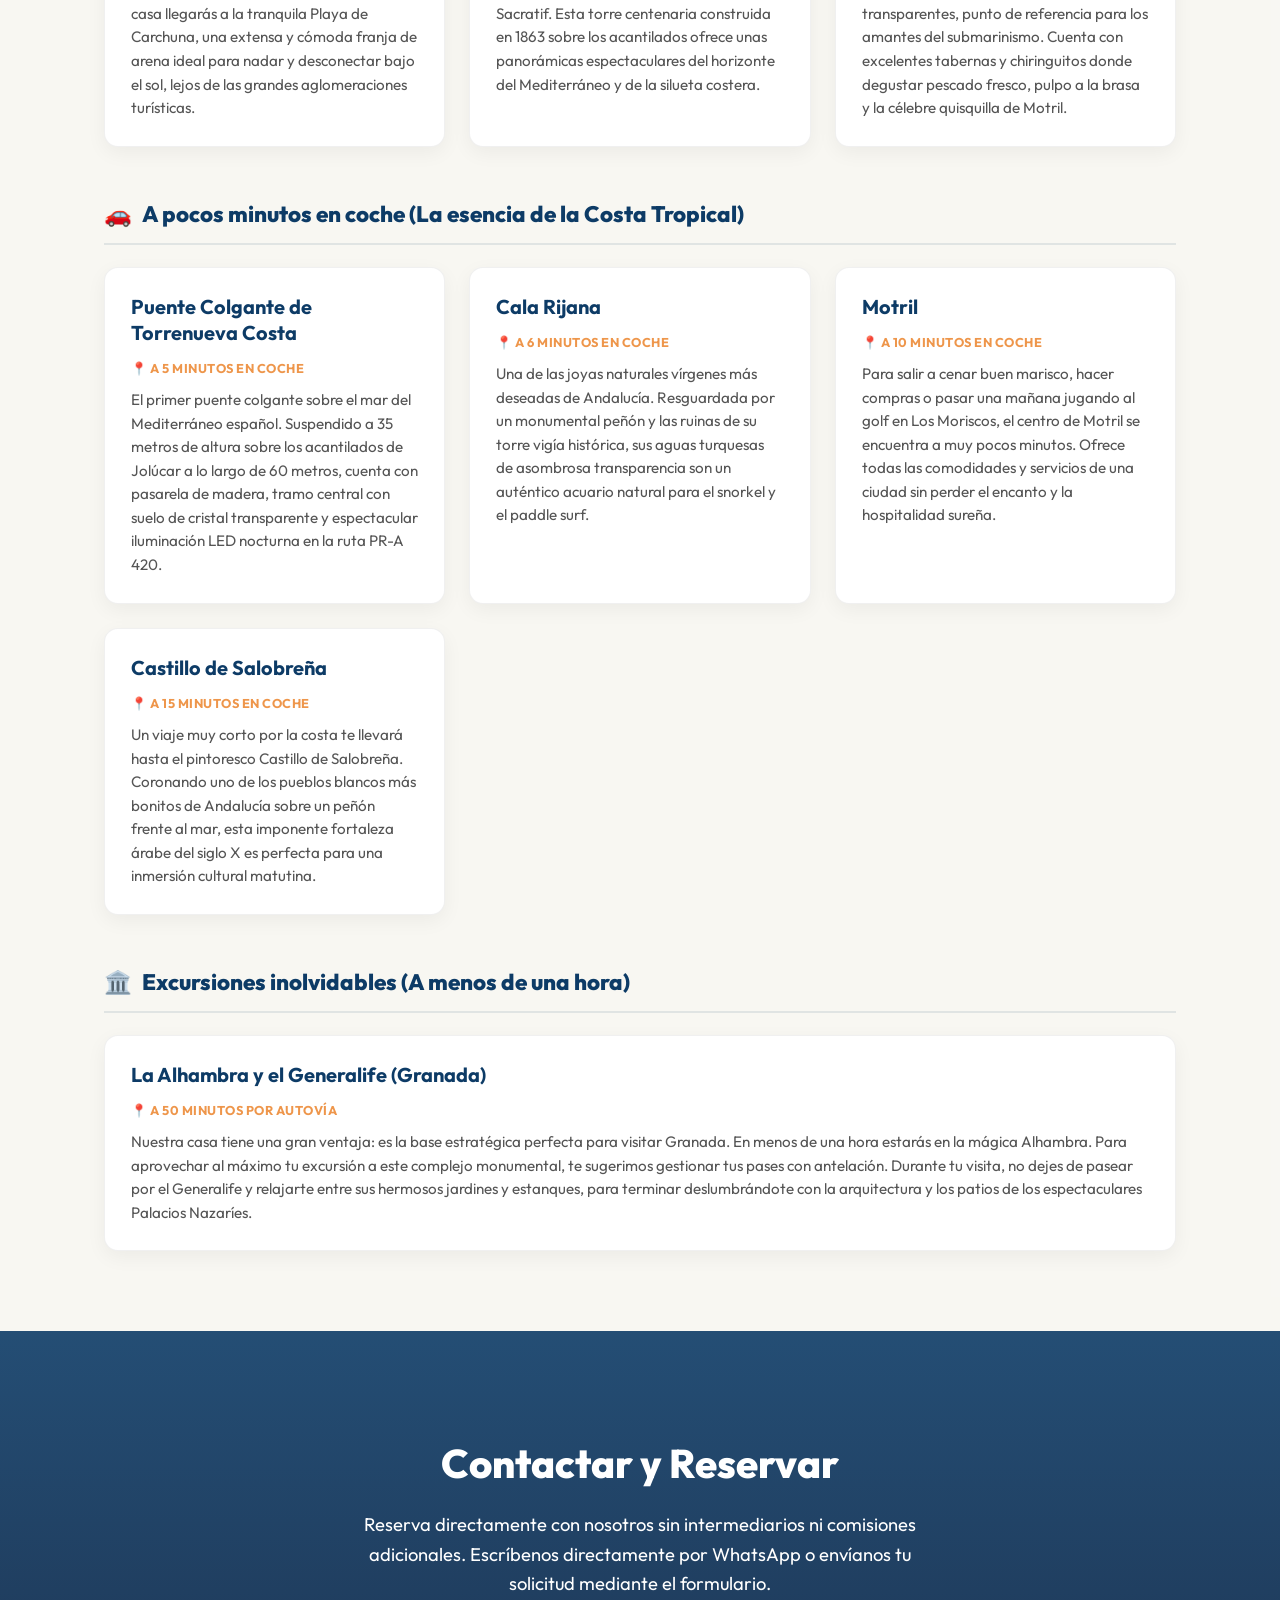
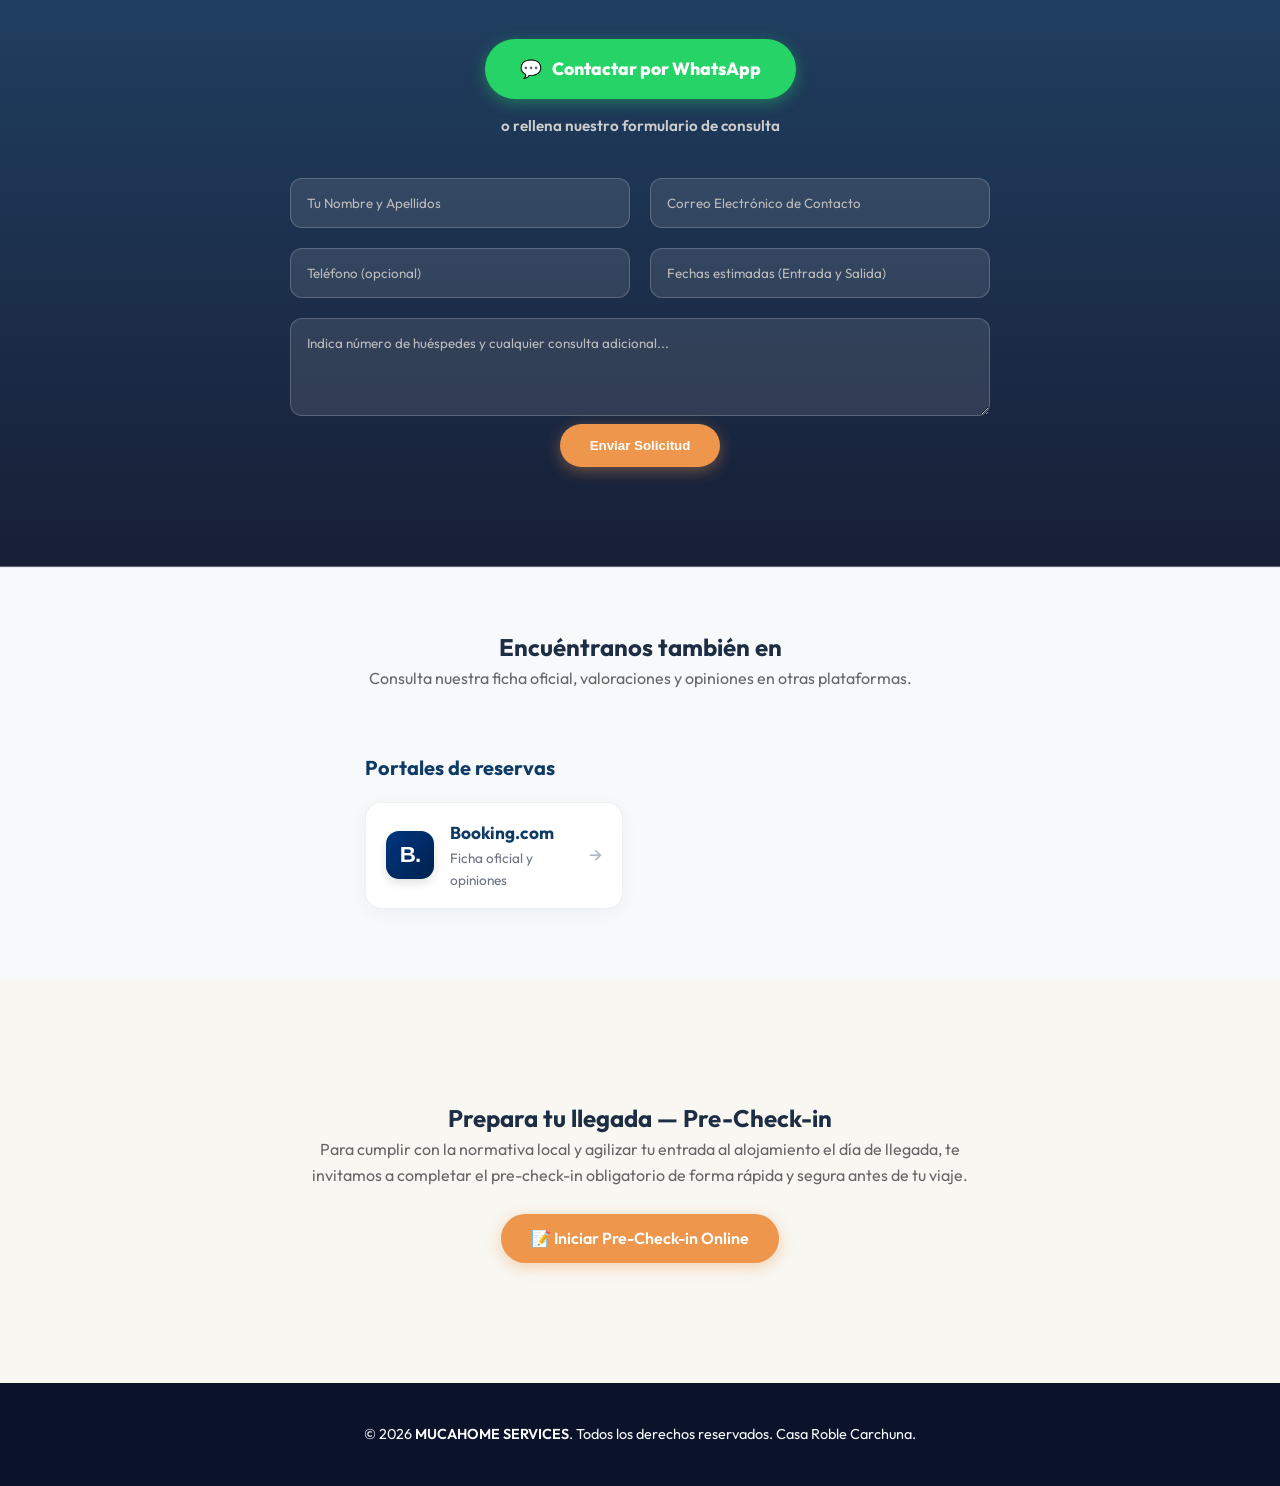
==== commit 1100d66d: "Add clean kitchen photo to gallery" ====
--- a/casaroble.html
+++ b/casaroble.html
@@ -396,6 +396,7 @@
       { src: "assets/roble/03_patio_jardin_balancin.jpg", title: "03. Patio con Césped y Balancín", cat: "Exteriores" },
       { src: "assets/roble/04_patio_tumbonas.jpg", title: "04. Solárium y Zona de Tumbonas", cat: "Exteriores" },
       { src: "assets/roble/07_detalle_bienvenida.jpg", title: "06. Bienvenida y Hospitalidad", cat: "Detalles" },
+      { src: "assets/roble/10_cocina_equipada.jpg", title: "09. Cocina Totalmente Equipada", cat: "Cocina" },
       { src: "assets/roble/12_dormitorio_principal.jpg", title: "11. Dormitorio Principal de Matrimonio", cat: "Dormitorios" },
       { src: "assets/roble/13_dormitorio_matrimonio_cama.jpg", title: "12. Cama de Matrimonio Confortable", cat: "Dormitorios" },
       { src: "assets/roble/17_bano_plato_ducha.jpg", title: "16. Plato de Ducha con Mampara", cat: "Baño" },
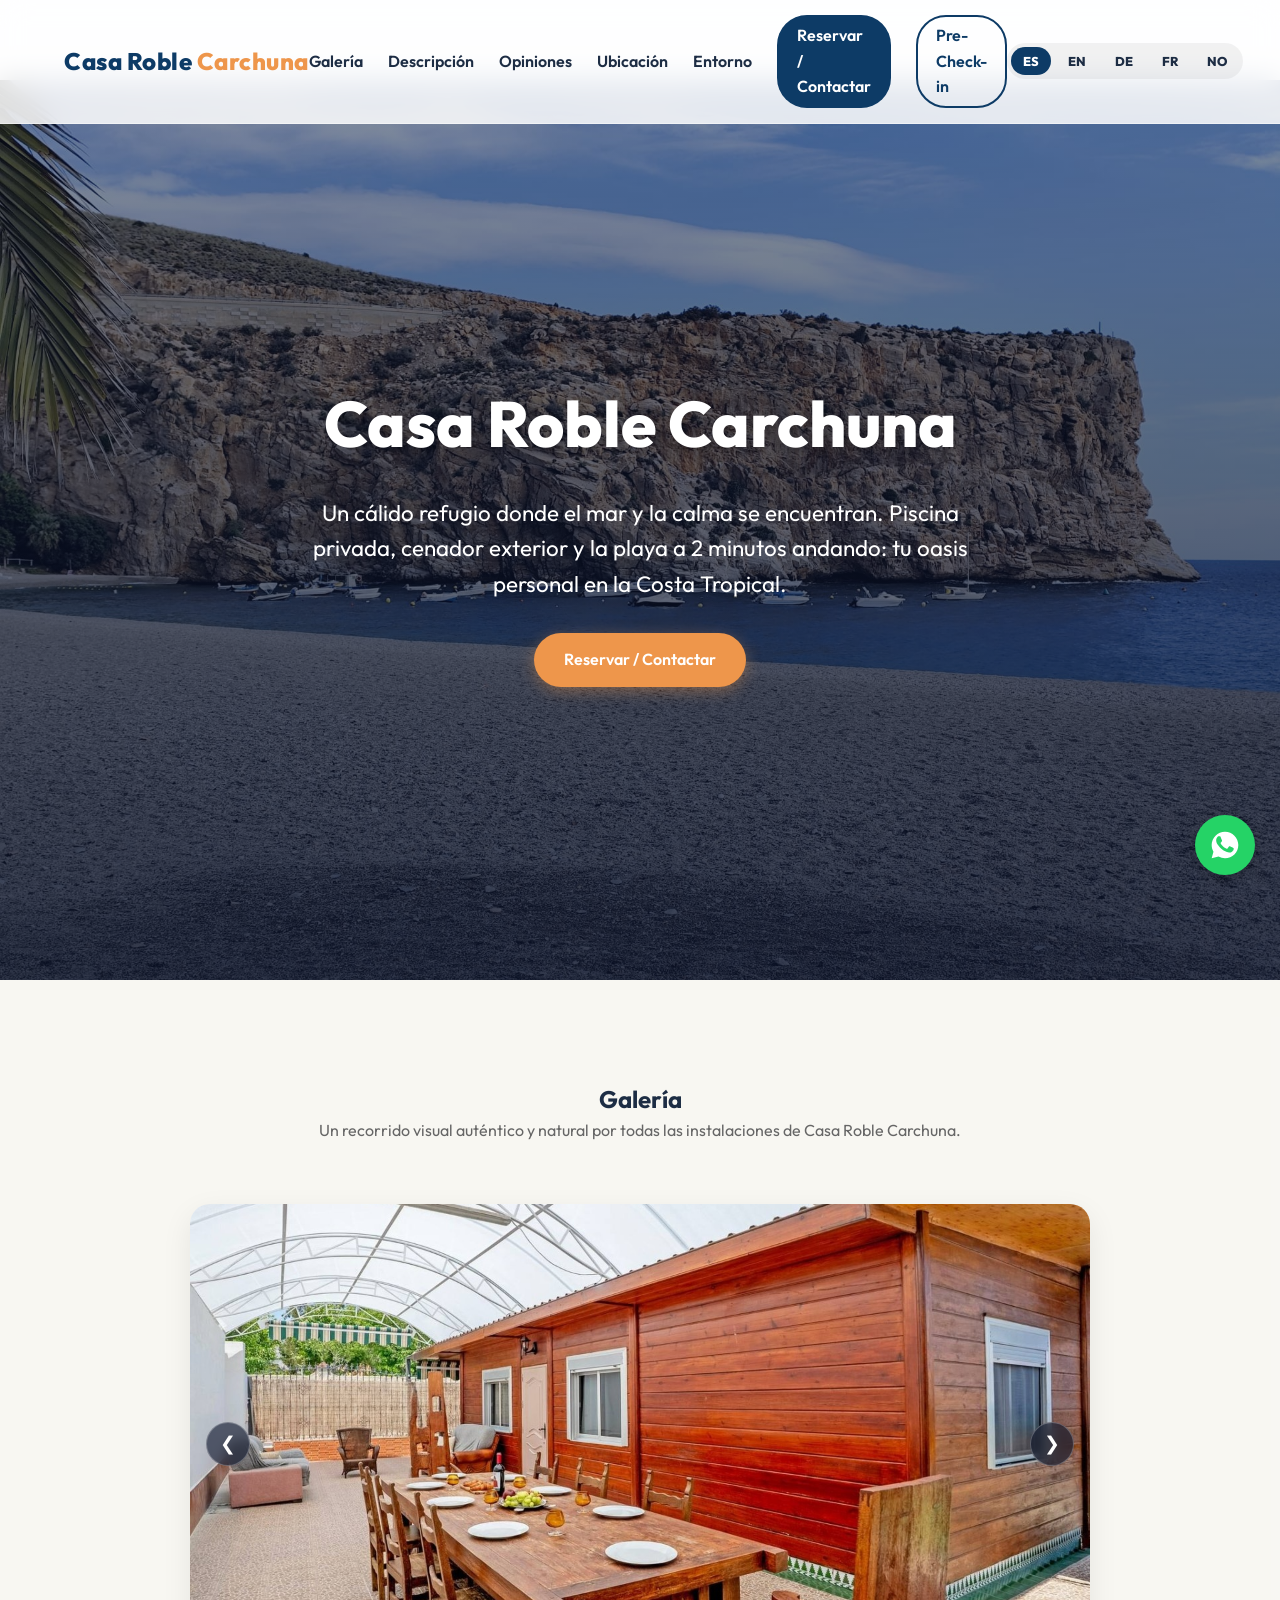
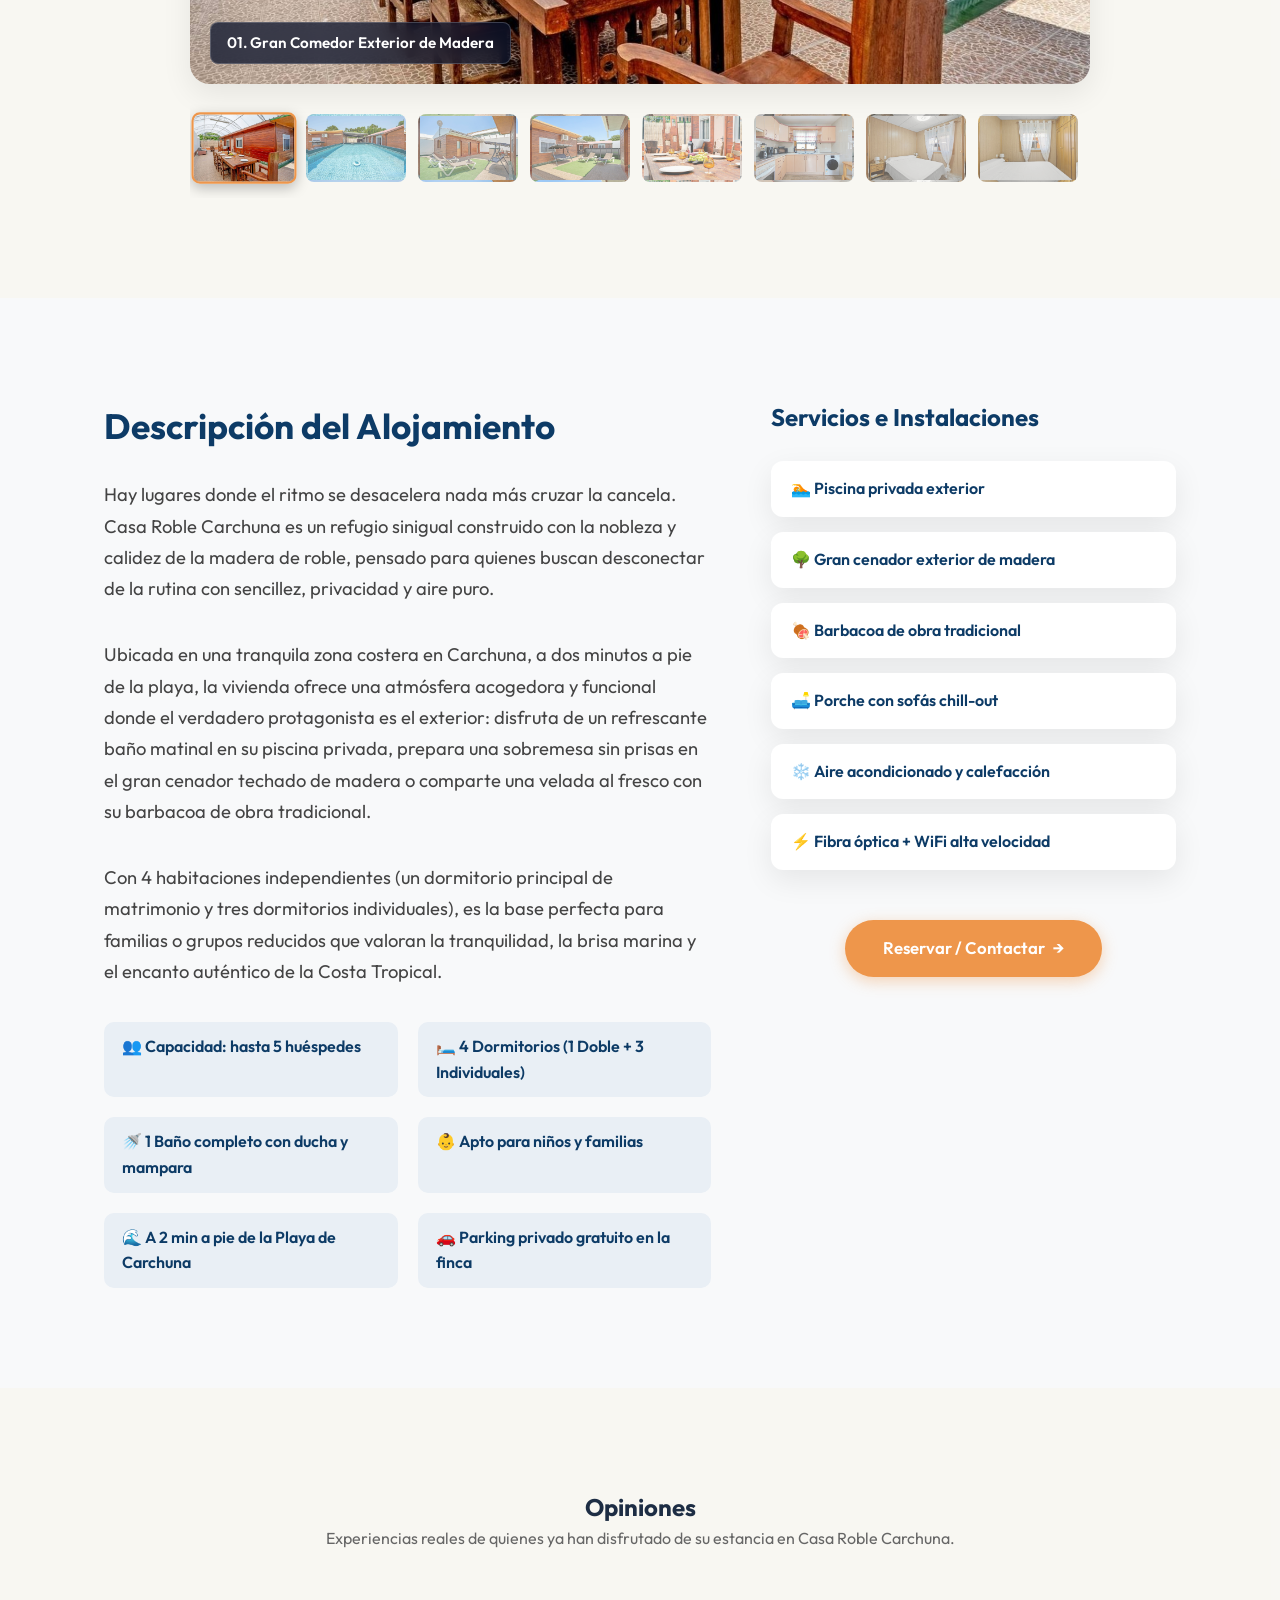
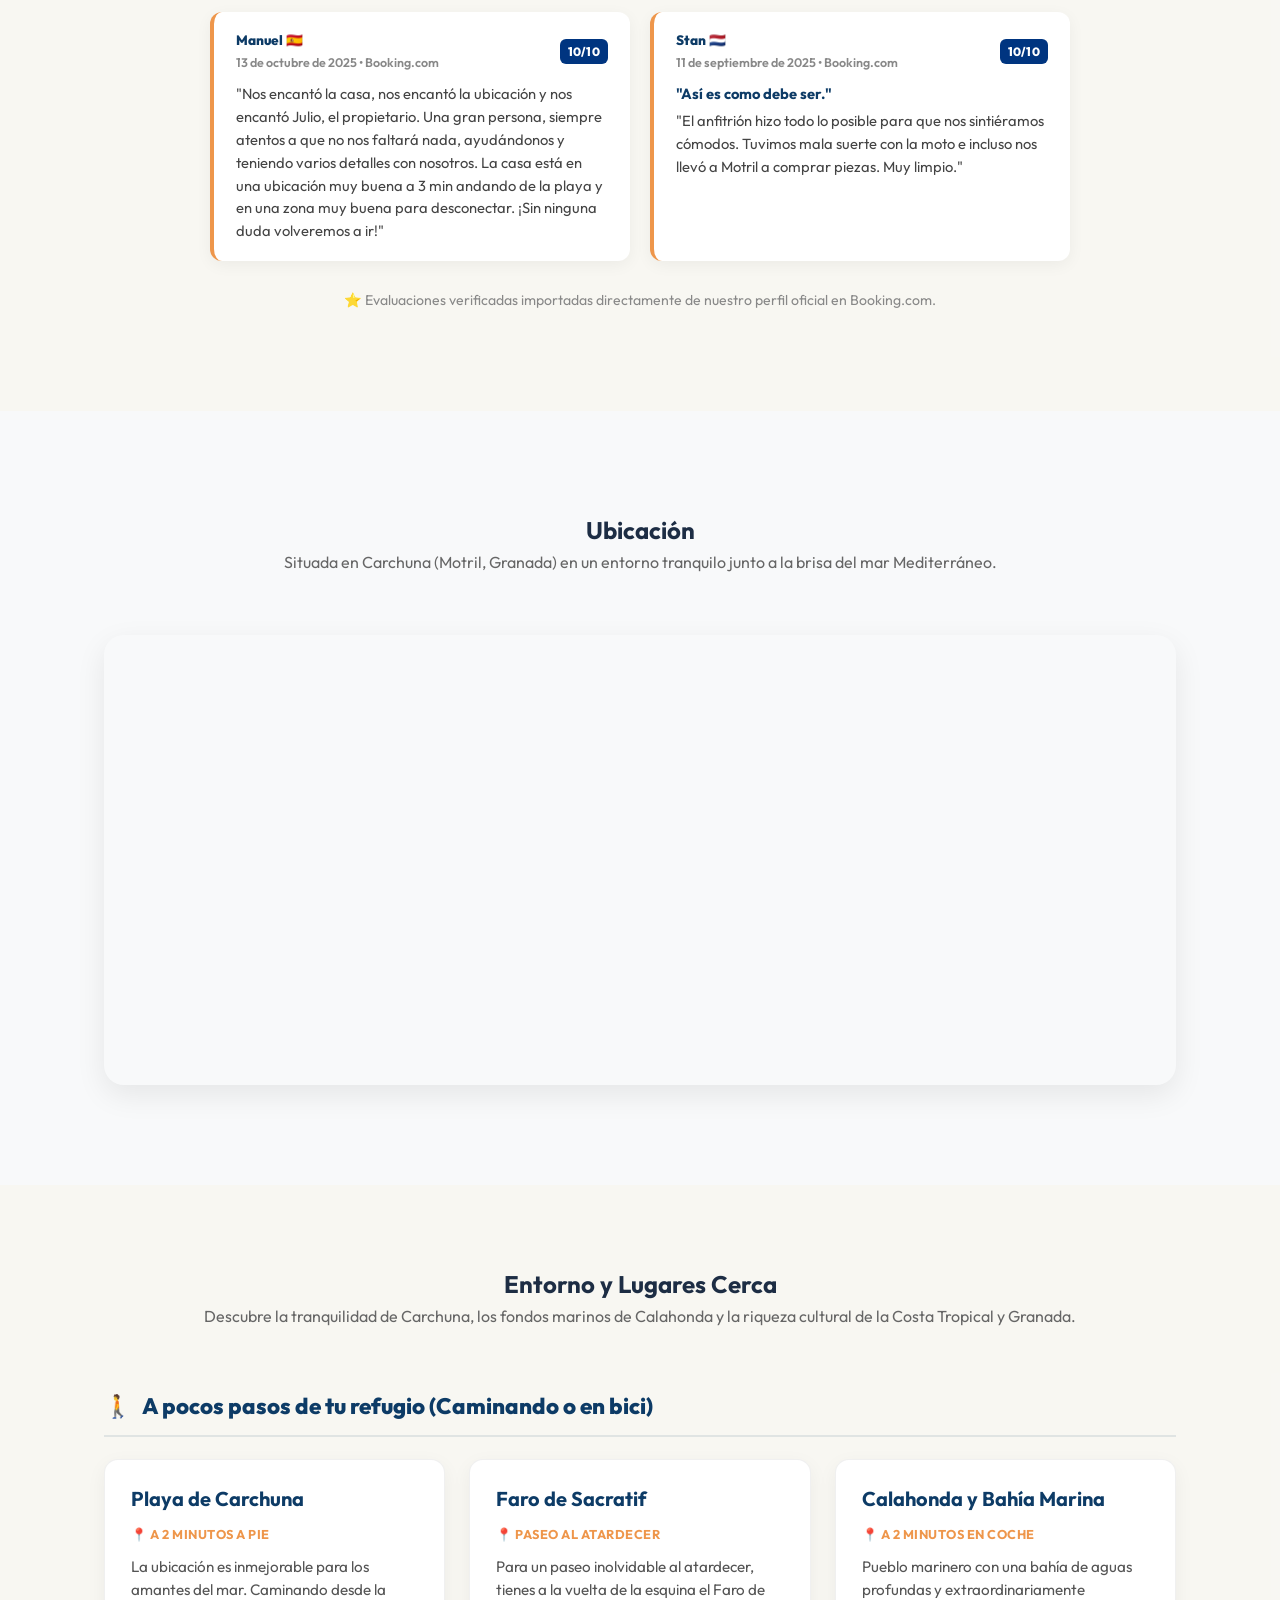
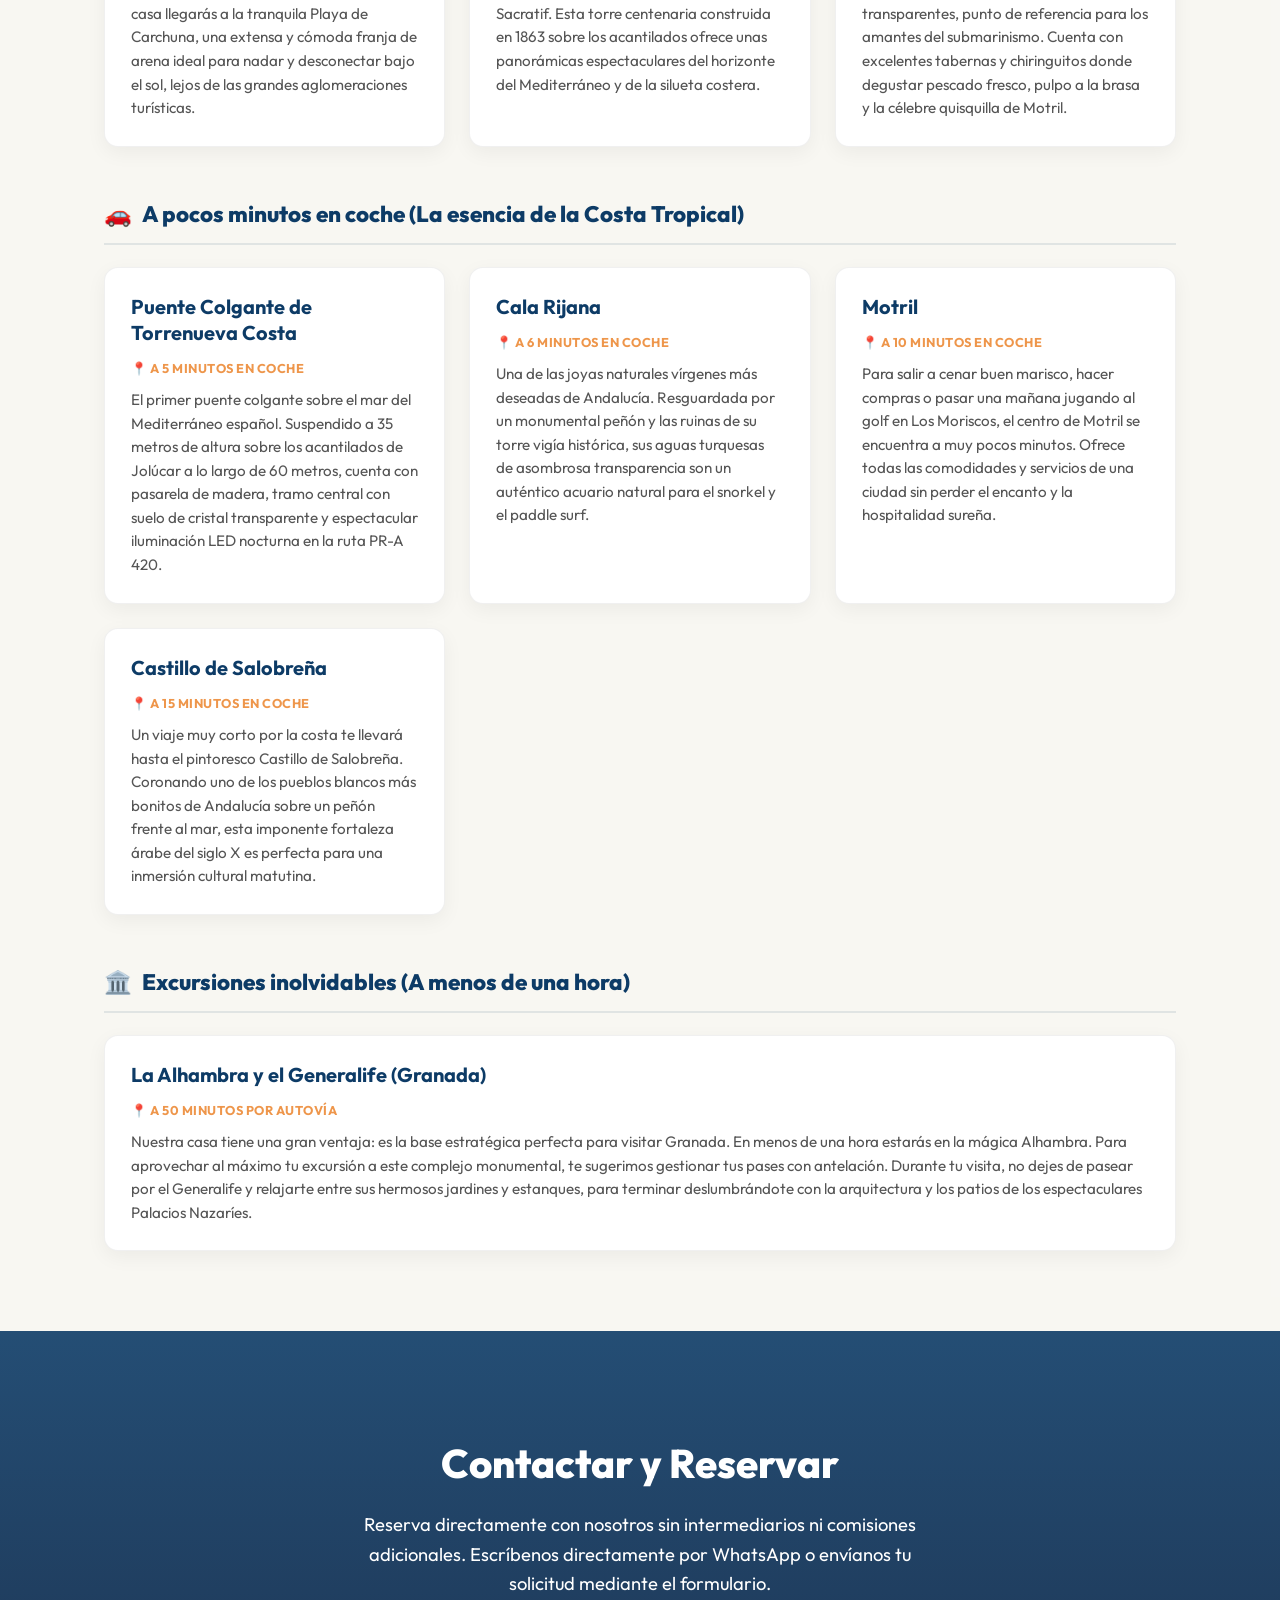
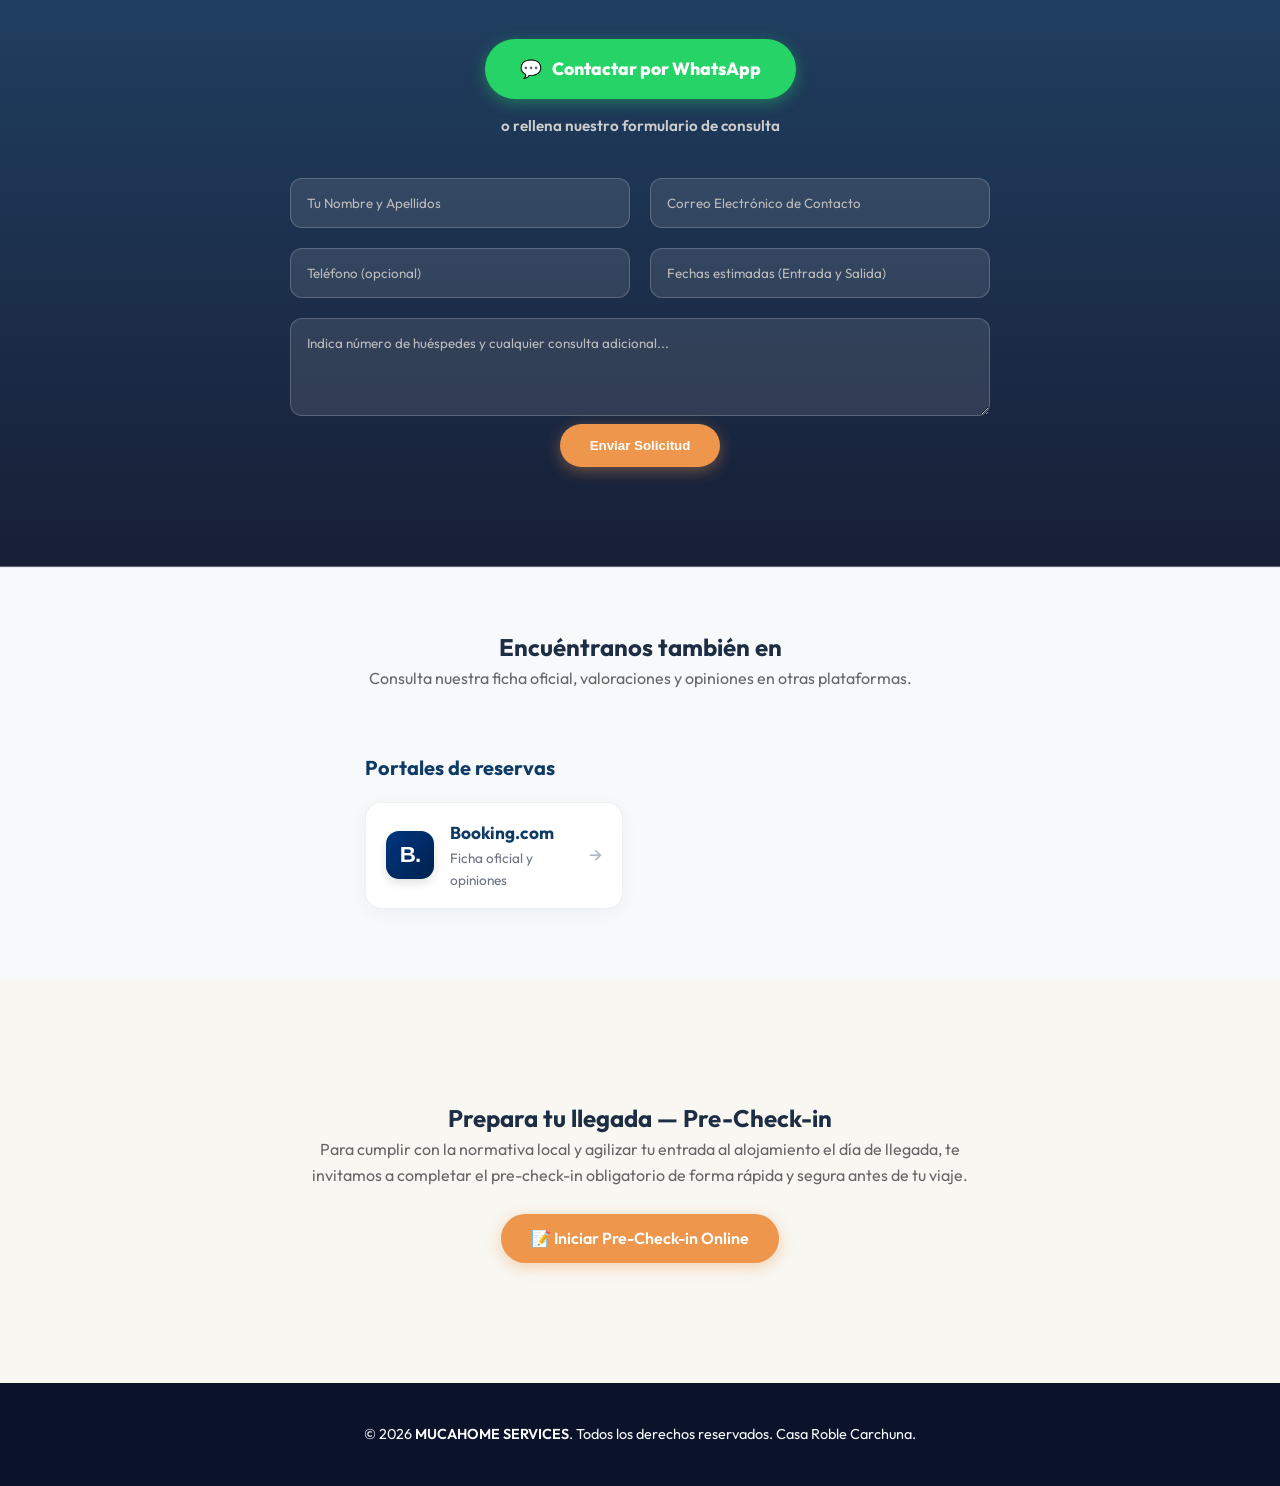
==== commit 2e748907: "Add Norwegian (NO) language support across all website pages" ====
--- a/casaroble.html
+++ b/casaroble.html
@@ -38,6 +38,7 @@
       <button class="lang-btn" onclick="changeLanguage('en')">EN</button>
       <button class="lang-btn" onclick="changeLanguage('de')">DE</button>
       <button class="lang-btn" onclick="changeLanguage('fr')">FR</button>
+      <button class="lang-btn" onclick="changeLanguage('no')">NO</button>
     </div>
   </header>
 
@@ -482,7 +483,15 @@
       // Abrir cliente de correo
       window.location.href = `mailto:lahermitadejulio@hotmail.com?subject=${subject}&body=${body}`;
 
-      alert("¡Gracias por tu solicitud! Se abrirá tu aplicación de correo para enviar el mensaje a lahermitadejulio@hotmail.com. También puedes contactarnos al instante por WhatsApp al +34 637 31 16 55.");
+      const alertMessages = {
+        es: "¡Gracias por tu solicitud! Se abrirá tu aplicación de correo para enviar el mensaje a lahermitadejulio@hotmail.com. También puedes contactarnos al instante por WhatsApp al +34 637 31 16 55.",
+        en: "Thank you for your request! Your email client will now open to send the message to lahermitadejulio@hotmail.com. You can also contact us instantly via WhatsApp at +34 637 31 16 55.",
+        de: "Vielen Dank für Ihre Anfrage! Ihr E-Mail-Programm wird nun geöffnet, um die Nachricht an lahermitadejulio@hotmail.com zu senden. Sie können uns auch sofort per WhatsApp unter +34 637 31 16 55 erreichen.",
+        fr: "Merci pour votre demande ! Votre application de messagerie va s'ouvrir pour envoyer le message à lahermitadejulio@hotmail.com. Vous pouvez également nous contacter directement par WhatsApp au +34 637 31 16 55.",
+        no: "Takk for din henvendelse! E-postprogrammet ditt åpnes nå for å sende meldingen til lahermitadejulio@hotmail.com. Du kan også kontakte oss direkte på WhatsApp på +34 637 31 16 55."
+      };
+      const curLang = localStorage.getItem('casaroble_lang') || 'es';
+      alert(alertMessages[curLang] || alertMessages.es);
     }
 
 
@@ -720,8 +729,138 @@
         "precheckin.desc": "Afin de respecter la réglementation locale et d'accélérer votre entrée le jour de l'arrivée, nous vous invitons à remplir le pre-check-in obligatoire en ligne avant votre voyage.",
         "precheckin.btn": "📝 Commencer le Pre-Check-in en ligne",
         "footer.rights": "Tous droits réservés."
+      },
+      no: {
+        "nav.desc": "Beskrivelse",
+        "nav.gallery": "Galleri",
+        "nav.reviews": "Vurderinger",
+        "nav.map": "Beliggenhet",
+        "nav.surroundings": "Omgivelser",
+        "nav.book": "Bestill / Kontakt",
+        "nav.precheckin": "Pre-innsjekking",
+        "roble.heroTag": "Et varmt tilfluktssted hvor havet og roen møtes. Privat basseng, utendørs lysthus og stranden kun 2 minutters gange unna: din personlige oase på Costa Tropical.",
+        "roble.heroCta": "Bestill / Kontakt",
+        "roble.descTitle": "Beskrivelse av overnattingsstedet",
+        "roble.descP1": "Det finnes steder hvor tempoet roer seg så snart du trer inn porten. Casa Roble Carchuna er et unikt tilfluktssted bygget med varmen og elegansen fra eiketre, skapt for dem som ønsker å koble av fra hverdagen med enkelhet, privatliv og frisk luft.",
+        "roble.descP2": "Beliggende i et fredelig kystområde i Carchuna, kun to minutters gange fra stranden, byr eiendommen på en innbydende og funksjonell atmosfære der utendørsområdet er den virkelige stjernen: nyt en forfriskende morgendukkert i det private bassenget, lange måltider i det store overbygde lysthuset i tre, eller en hyggelig kveld ved den tradisjonelle grillen.",
+        "roble.descP3": "Med 4 separate soverom (ett hovedsoverom med dobbeltseng og tre enkeltrom) er dette den perfekte basen for familier eller mindre grupper som verdsetter stillhet, havbris og den ekte sjarmen ved Andalusias Costa Tropical.",
+        "roble.specCapacity": "Kapasitet: opptil 5 gjester",
+        "roble.specRooms": "4 Soverom (1 Dobbeltseng + 3 Enkeltrom)",
+        "roble.specBaths": "1 Komplett bad med dusjkabinett",
+        "roble.specKids": "Ideelt for barnefamilier",
+        "roble.specDistance": "2 min gange til Carchuna-stranden",
+        "roble.specParking": "Gratis privat parkering på eiendommen",
+        "roble.amenitiesTitle": "Fasiliteter og utstyr",
+        "amenity.roblePool": "🏊 Privat utendørs svømmebasseng",
+        "amenity.robleCenador": "🌳 Stort overbygd lysthus i tre",
+        "amenity.robleBbq": "🍖 Tradisjonell murt utegrill",
+        "amenity.roblePorche": "🛋️ Veranda med chill-out-sofaer",
+        "amenity.robleAc": "❄️ Klimaanlegg og oppvarming",
+        "amenity.robleWifi": "⚡ Høyhastighets fiberoptisk Wi-Fi",
+        "gallery.robleSubtitle": "En autentisk og naturlig visuell omvisning i alle fasiliteter på Casa Roble Carchuna.",
+        "reviews.subtitle": "Ekte opplevelser fra gjester som har bodd på Casa Roble Carchuna.",
+        "review.manuelDate": "13. oktober 2025 &bull; Booking.com",
+        "review.manuelText": "\"Vi elsket huset, beliggenheten og Julio, eieren. En fantastisk person, alltid oppmerksom på at vi ikke manglet noe, hjalp oss og var utrolig imøtekommende. Huset har en flott beliggenhet kun 3 minutters gange fra stranden og i et perfekt område for å koble av. Vi kommer definitivt tilbake!\"",
+        "review.stanDate": "11. september 2025 &bull; Booking.com",
+        "review.stanText": "<strong>\"Akkurat slik det skal være.\"</strong> \"Verten gjorde alt for at vi skulle føle oss velkomne. Vi hadde uflaks med motorsykkelen vår, og han kjørte oss til og med til Motril for å kjøpe deler. Svært rent.\"",
+        "reviews.transparency": "Verifiserte anmeldelser importert direkte fra vår offisielle oppføring på Booking.com.",
+        "map.robleSubtitle": "Beliggende i Carchuna (Motril, Granada) i rolige omgivelser ved middelhavsbrisen.",
+        "surroundings.mainTitle": "Nærområde og severdigheter",
+        "surroundings.mainSubtitle": "Oppdag roen i Carchuna, det krystallklare havet i Calahonda og den kulturelle rikdommen på Costa Tropical og i Granada.",
+        "surroundings.group1Title": "Få skritt unna (Til fots eller på sykkel)",
+        "dist.carchunaBeach": "📍 2 minutters gange",
+        "desc.carchunaBeach": "Beliggenheten er uslåelig for havglade gjester. En kort spasertur fra huset tar deg til den fredelige Carchuna-stranden, en langstrakt sandstrand perfekt for bading og soling, langt unna store turistmengder.",
+        "dist.sacratif": "📍 Kveldstur ved solnedgang",
+        "desc.sacratif": "For en uforglemmelig kveldstur ved solnedgang ligger Sacratif-fyret like i nærheten. Dette historiske fyrtårnet fra 1863 ruver over klippene og byr på spektakulær panoramautsikt over Middelhavets horisont.",
+        "place.calahonda": "Calahonda og marinbukten",
+        "dist.calahonda": "📍 2 minutter med bil",
+        "desc.calahonda": "Sjarmerende kyst- og fiskerlandsby med en dyp bukt og usedvanlig klart vann, et eldorado for dykkeentusiaster. Kjente strandrestauranter serverer fersk fisk, grillet blekksprut og de berømte rekene fra Motril.",
+        "surroundings.group2Title": "Få minutter med bil (Costa Tropicals perler)",
+        "place.puenteTorrenueva": "Hengebroen i Torrenueva Costa",
+        "dist.puenteTorrenueva": "📍 5 minutter med bil",
+        "desc.puenteTorrenueva": "Den første hengebroen over havet i det spanske Middelhavet. 60 meter lang og 35 meter over klippene i Jolúcar (rute PR-A 420), med gangvei i tre, glassgulv i midten og spektakulær LED-kveldsbelysning.",
+        "place.calaRijana": "Cala Rijana",
+        "dist.calaRijana": "📍 6 minutter med bil",
+        "desc.calaRijana": "En av de mest spektakulære og uberørte vikene i Andalusia. Beskyttet av en dramatisk klippevegg og et historisk utkikkstårn, med krystallklart turkist vann som danner et naturlig akvarium for snorkling og padlebrett.",
+        "place.motril": "Motril",
+        "dist.motril": "📍 10 minutter med bil",
+        "desc.motril": "For sjømatmiddager, shopping eller en runde golf på Los Moriscos ligger Motril sentrum kun få minutter unna, med alle byens fasiliteter og ekte andalusisk gjestfrihet.",
+        "place.salobrena": "Salobreña slott",
+        "dist.salobrena": "📍 15 minutter med bil",
+        "desc.salobrena": "En kort kjøretur langs kysten tar deg til pittoreske Salobreña. Den mauriske festningen fra det 10. århundre troner over en av Spanias vakreste hvite landsbyer med panoramautsikt over havet.",
+        "surroundings.group3Title": "Uforglemmelige dagsturer (Under en time)",
+        "dist.alhambra": "📍 50 minutter på motorvei",
+        "desc.alhambra": "Casa Roble er den perfekte strategiske basen for å besøke Granada og det storslåtte Alhambra-palasset, hagene i Generalife og de spektakulære Nasrid-palassene.",
+        "booking.title": "Kontakt og Direktebestilling",
+        "booking.robleDirectDesc": "Bestill direkte hos oss uten mellomledd eller provisjoner. Send oss en melding på WhatsApp eller fyll ut vårt henvendelsesskjema.",
+        "btn.whatsapp": "Kontakt via WhatsApp",
+        "booking.or": "eller fyll ut vårt henvendelsesskjema",
+        "booking.send": "Send Forespørsel",
+        "channels.title": "Finn oss også på",
+        "channels.subtitle": "Se vår offisielle profil, vurderinger og anmeldelser på andre plattformer.",
+        "channels.portalsTitle": "Bestillingsportaler",
+        "channels.portalSubBooking": "Offisiell oppføring og anmeldelser",
+        "precheckin.title": "Gjør klar din ankomst — Pre-innsjekking",
+        "precheckin.desc": "For å overholde lokale forskrifter og gjøre innsjekkingen rask og smidig på ankomstdagen, inviterer vi deg til å fullføre den obligatoriske pre-innsjekkingen trygt på nett før reisen.",
+        "precheckin.btn": "📝 Start Pre-innsjekking på nett",
+        "footer.rights": "Alle rettigheter forbeholdt."
       }
     };
+
+    function updateRoblePlaceholders(lang) {
+      const nameInput = document.getElementById("bookingName");
+      const emailInput = document.getElementById("bookingEmail");
+      const phoneInput = document.getElementById("bookingPhone");
+      const datesInput = document.getElementById("bookingDates");
+      const msgInput = document.getElementById("bookingMessage");
+      if (!nameInput) return;
+
+      if (lang === 'en') {
+        nameInput.placeholder = "Your Full Name";
+        emailInput.placeholder = "Contact Email";
+        phoneInput.placeholder = "Phone (optional)";
+        datesInput.placeholder = "Estimated Dates (Check-in & Check-out)";
+        msgInput.placeholder = "Indicate number of guests and any questions...";
+      } else if (lang === 'de') {
+        nameInput.placeholder = "Ihr Vor- und Nachname";
+        emailInput.placeholder = "Kontakt-E-Mail";
+        phoneInput.placeholder = "Telefon (optional)";
+        datesInput.placeholder = "Ungefähre Reisedaten (Anreise & Abreise)";
+        msgInput.placeholder = "Geben Sie die Gästeanzahl und weitere Fragen an...";
+      } else if (lang === 'fr') {
+        nameInput.placeholder = "Votre Nom et Prénom";
+        emailInput.placeholder = "Adresse e-mail";
+        phoneInput.placeholder = "Téléphone (facultatif)";
+        datesInput.placeholder = "Dates estimées (Arrivée & Départ)";
+        msgInput.placeholder = "Indiquez le nombre de personnes et toute question...";
+      } else if (lang === 'no') {
+        nameInput.placeholder = "Ditt fulle navn";
+        emailInput.placeholder = "E-postadresse";
+        phoneInput.placeholder = "Telefon (valgfritt)";
+        datesInput.placeholder = "Ønskede datoer (Innsjekk og utsjekk)";
+        msgInput.placeholder = "Oppgi antall gjester og eventuelle spørsmål...";
+      } else {
+        nameInput.placeholder = "Tu Nombre y Apellidos";
+        emailInput.placeholder = "Correo Electrónico de Contacto";
+        phoneInput.placeholder = "Teléfono (opcional)";
+        datesInput.placeholder = "Fechas estimadas (Entrada y Salida)";
+        msgInput.placeholder = "Indica número de huéspedes y cualquier consulta adicional...";
+      }
+    }
+
+    function updateRobleChannels(lang) {
+      const bookingLinks = {
+        es: "https://www.booking.com/hotel/es/oak-amp-sea-retreat-carchuna.es.html",
+        en: "https://www.booking.com/hotel/es/oak-amp-sea-retreat-carchuna.en-gb.html",
+        de: "https://www.booking.com/hotel/es/oak-amp-sea-retreat-carchuna.de.html",
+        fr: "https://www.booking.com/hotel/es/oak-amp-sea-retreat-carchuna.fr.html",
+        no: "https://www.booking.com/hotel/es/oak-amp-sea-retreat-carchuna.no.html"
+      };
+      const bookingBtn = document.getElementById('channelBooking');
+      if (bookingBtn) {
+        bookingBtn.href = bookingLinks[lang] || bookingLinks.es;
+      }
+    }
 
     function changeLanguage(lang) {
       localStorage.setItem('casaroble_lang', lang);
@@ -734,6 +873,8 @@
         const key = el.getAttribute('data-i18n');
         if (dict[key]) el.innerHTML = dict[key];
       });
+      updateRoblePlaceholders(lang);
+      updateRobleChannels(lang);
     }
 
     window.addEventListener('DOMContentLoaded', () => {
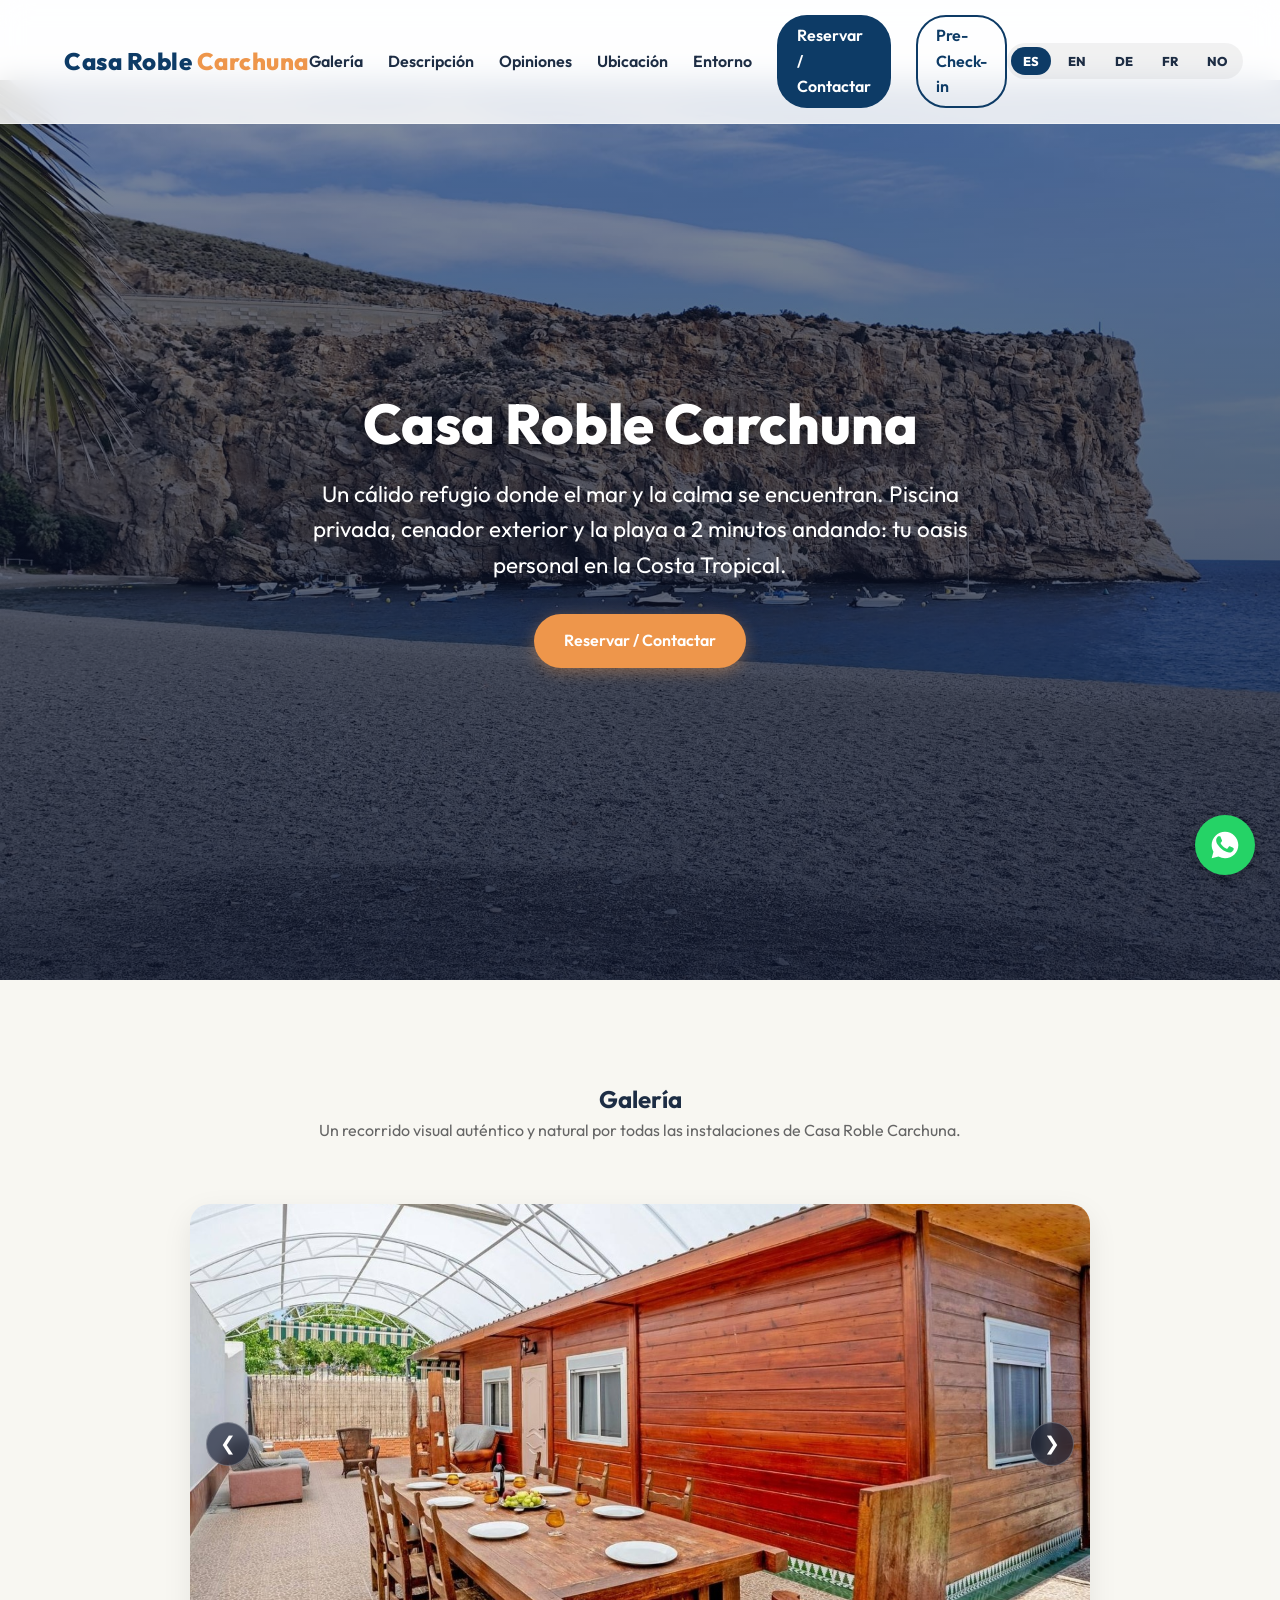
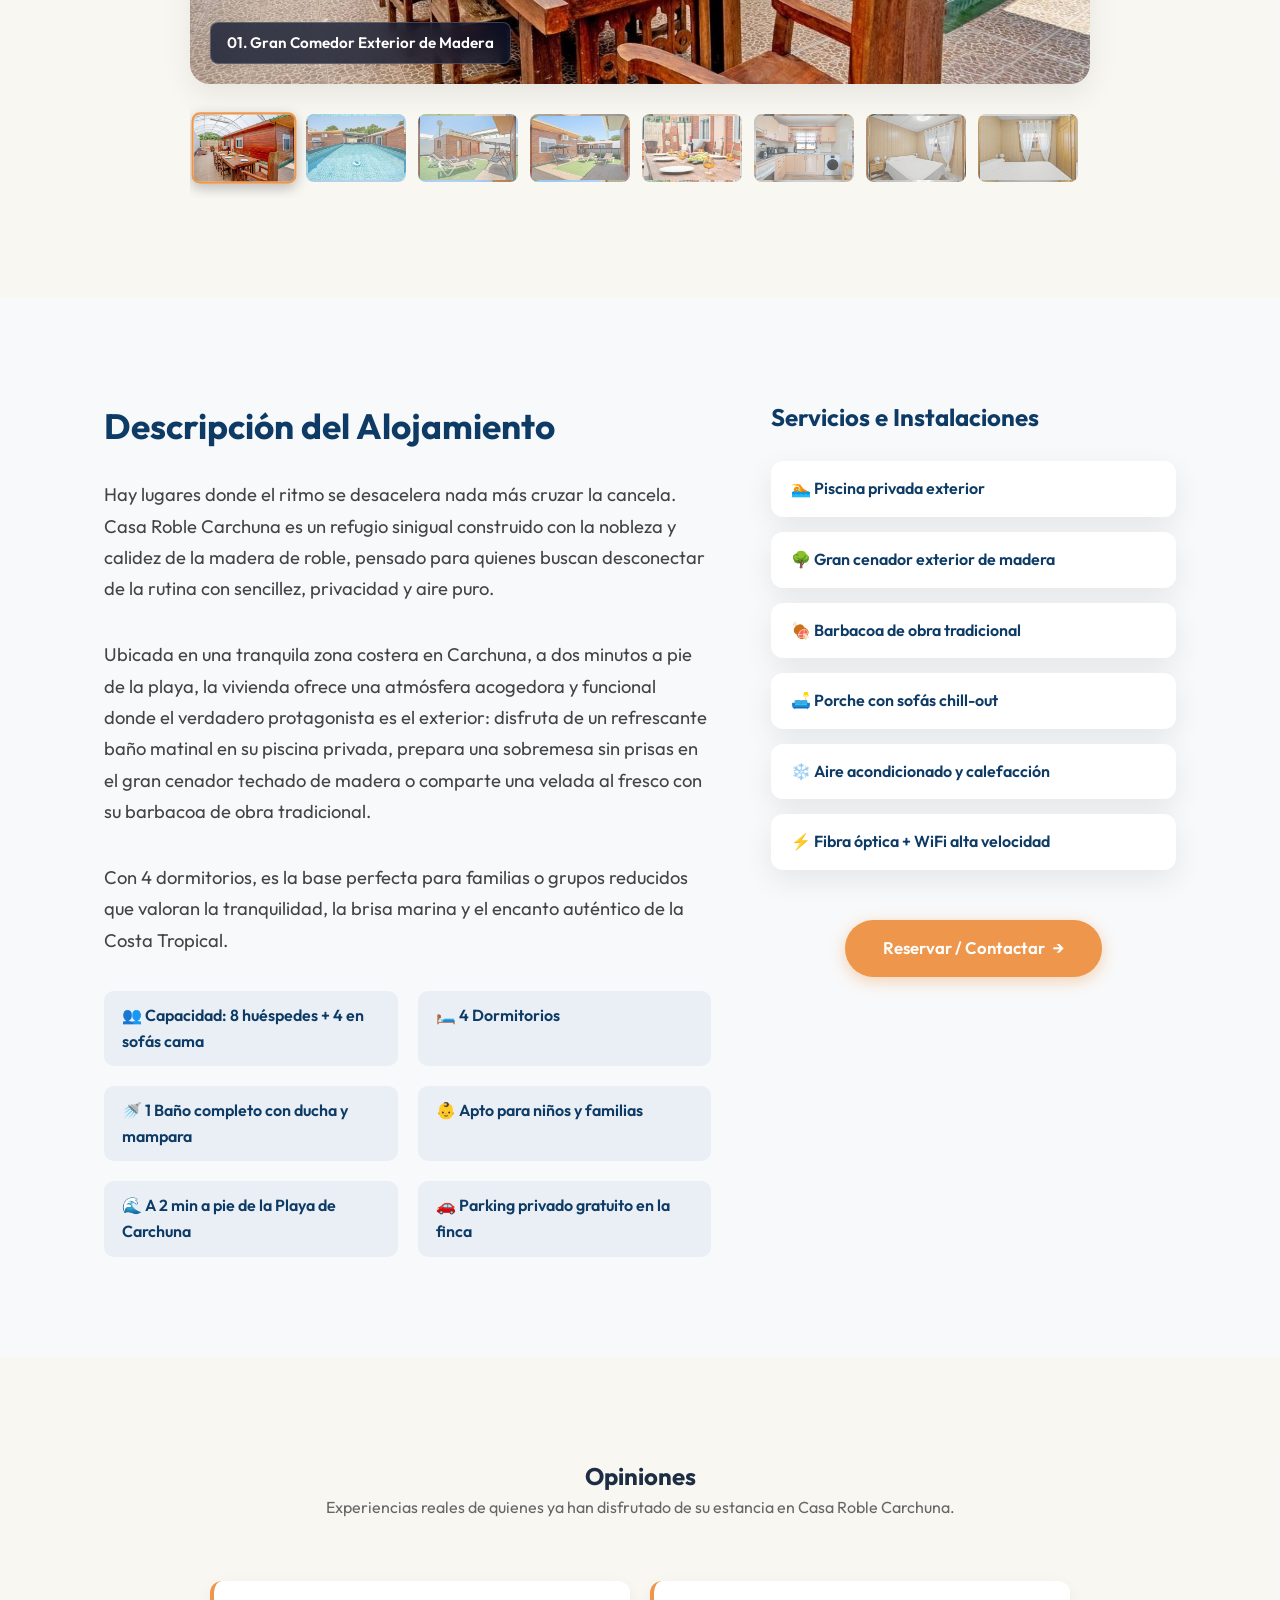
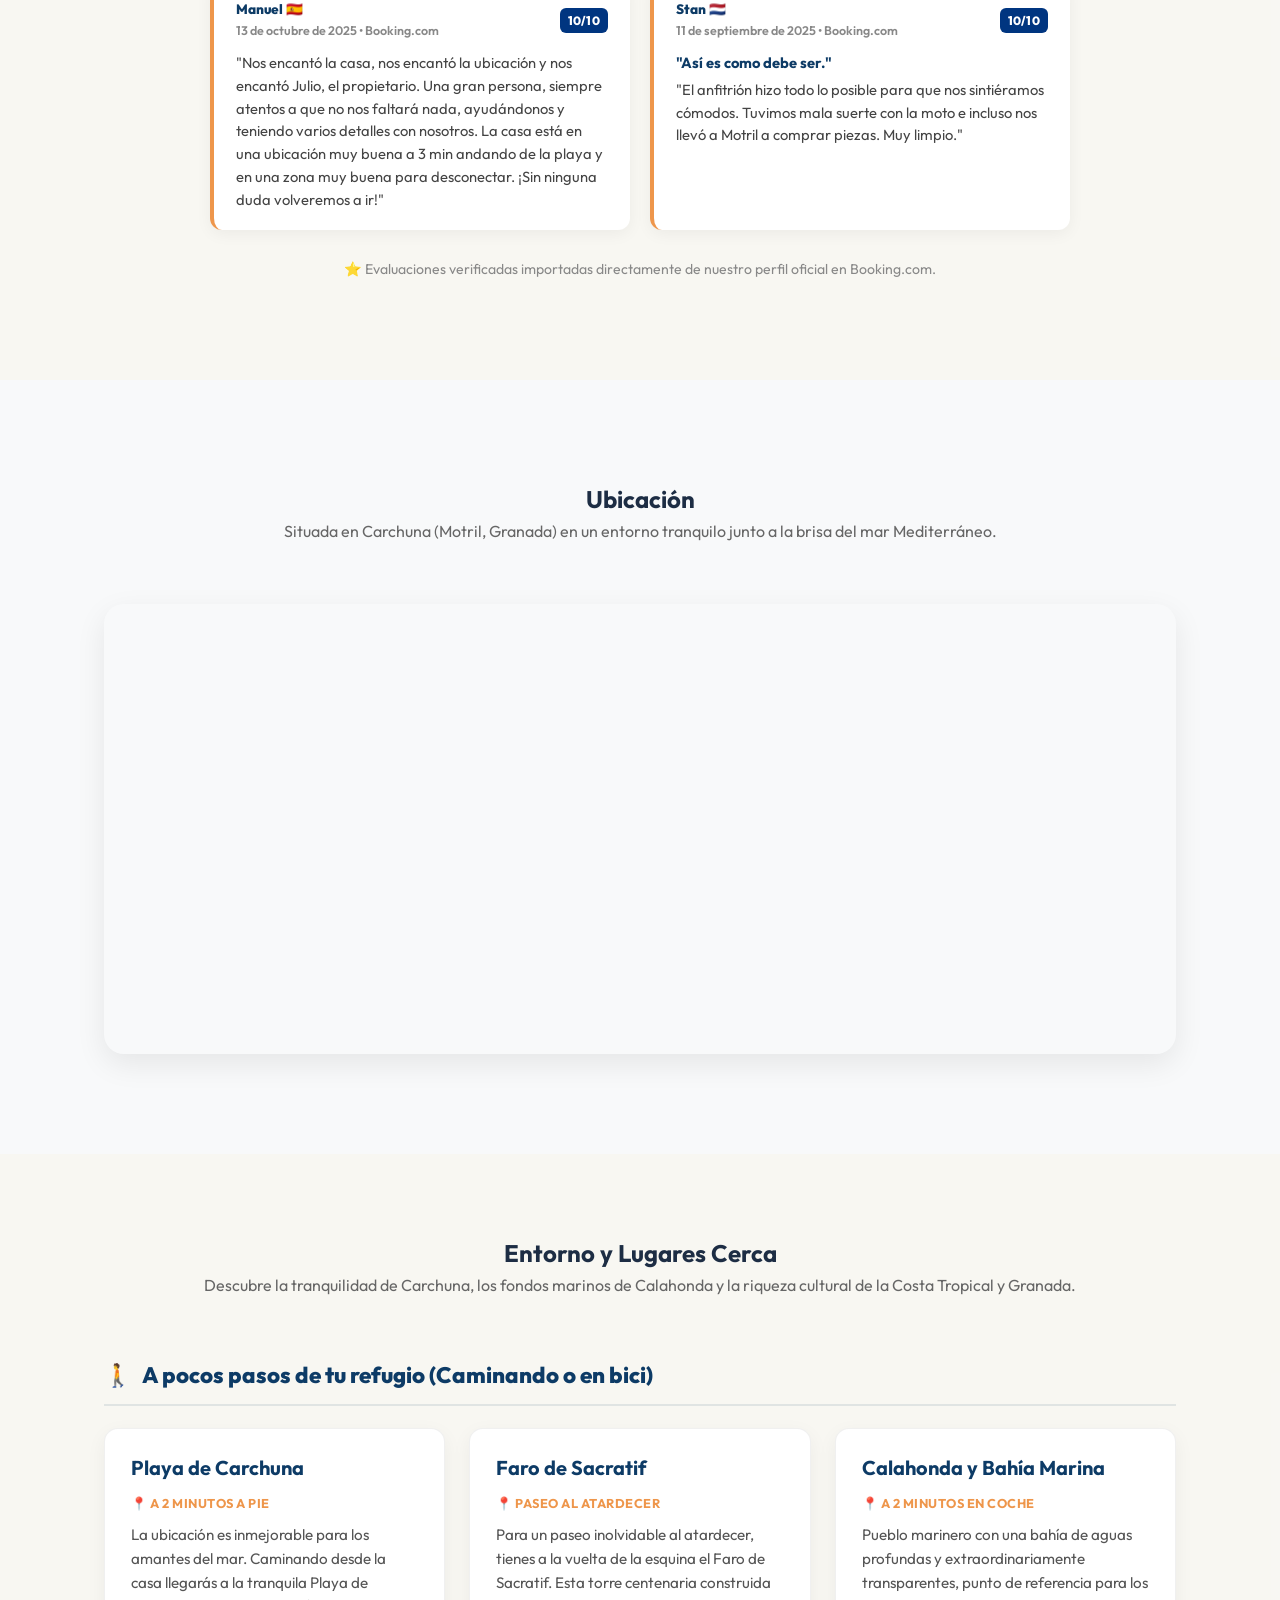
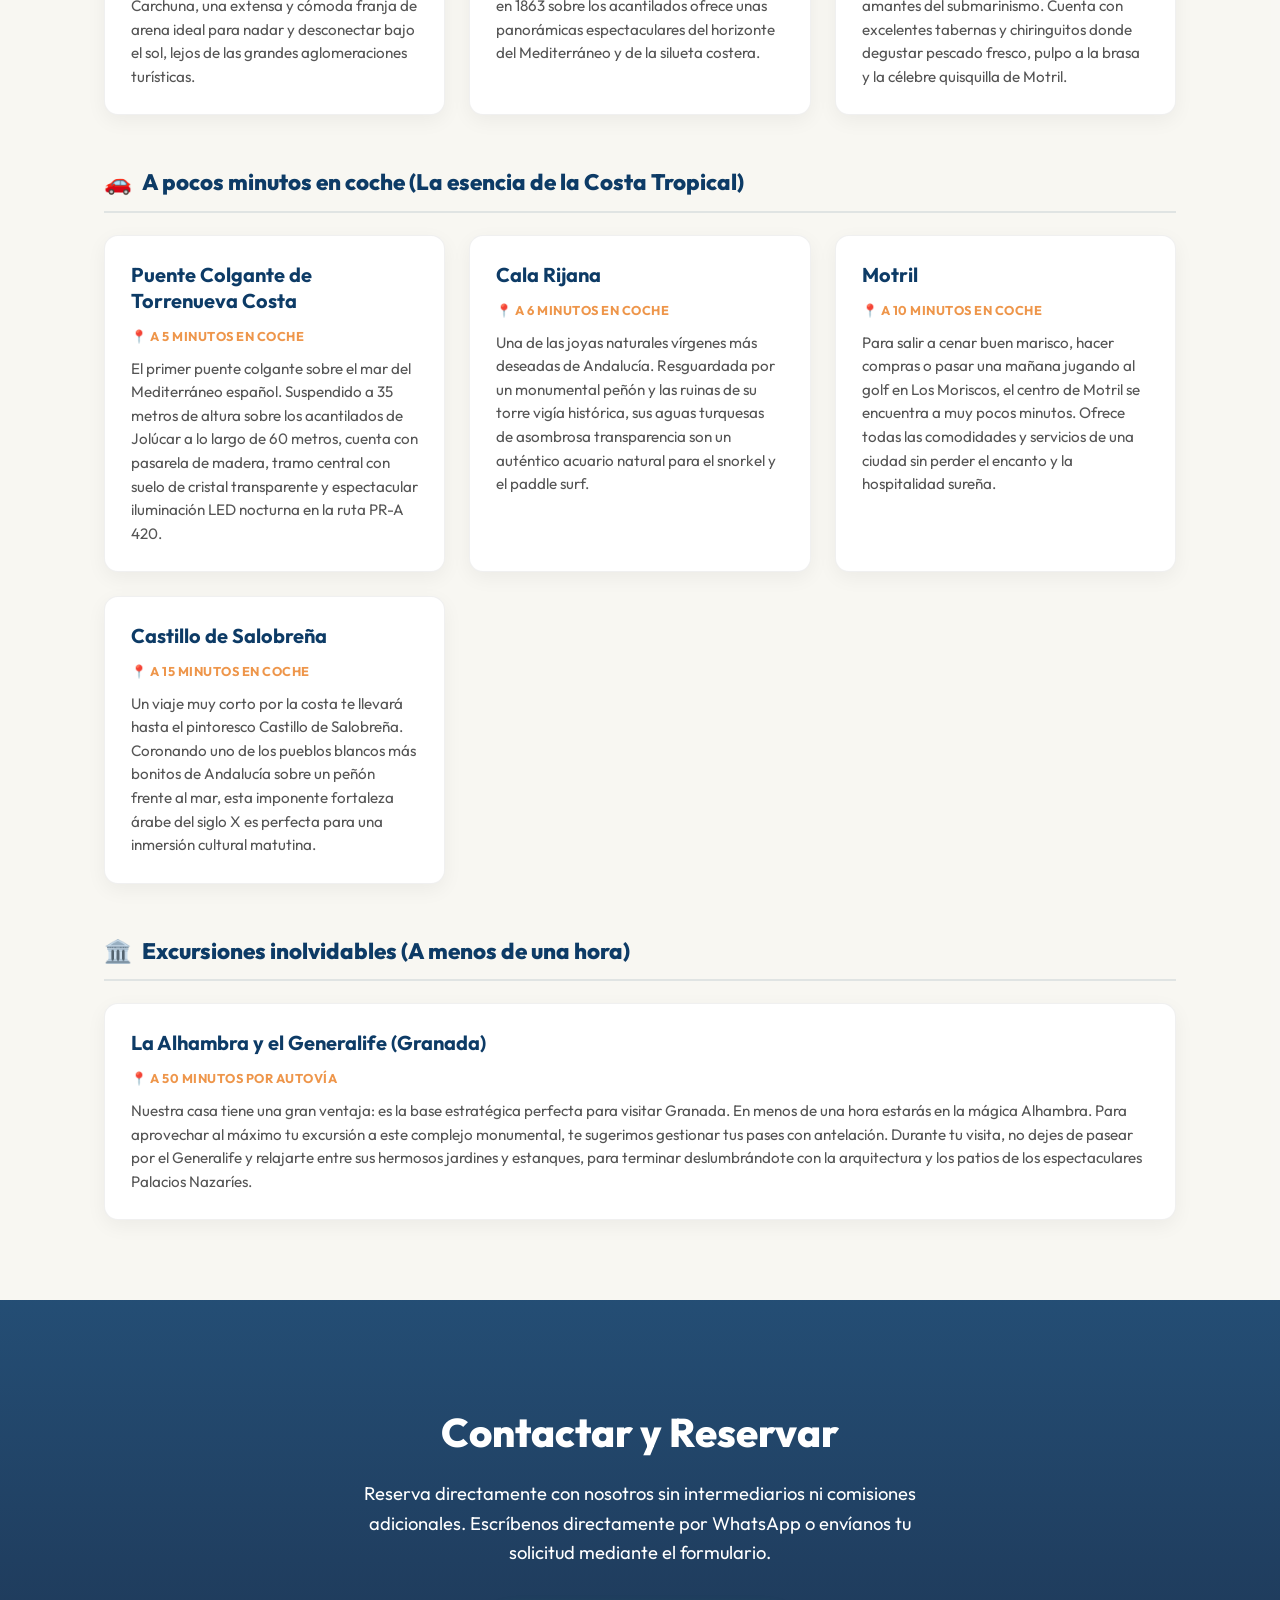
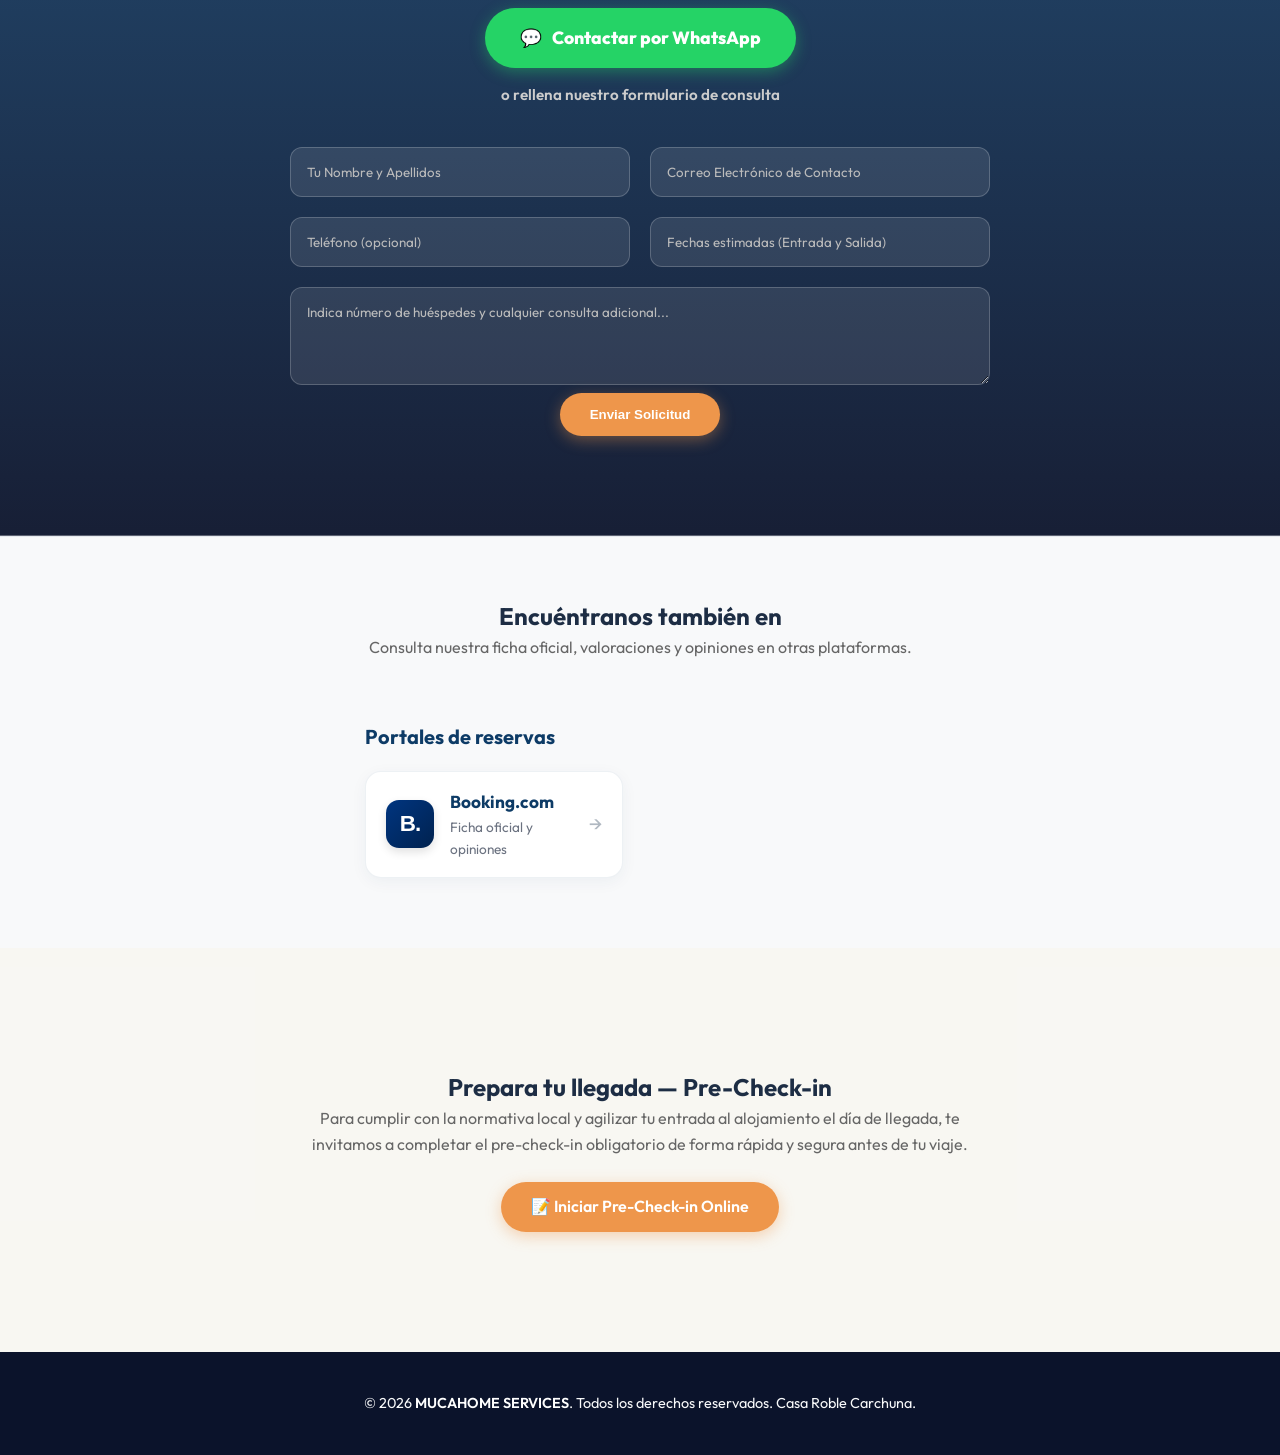
==== commit 6fefb5a9: "Update Casa Roble capacity (8+4) and bedrooms (4) across all 5 languages" ====
--- a/casaroble.html
+++ b/casaroble.html
@@ -89,12 +89,12 @@
           </p>
 
           <p class="ap-full-desc" data-i18n="roble.descP3">
-            Con <strong>4 habitaciones independientes</strong> (un dormitorio principal de matrimonio y tres dormitorios individuales), es la base perfecta para familias o grupos reducidos que valoran la tranquilidad, la brisa marina y el encanto auténtico de la Costa Tropical.
+            Con <strong>4 dormitorios</strong>, es la base perfecta para familias o grupos reducidos que valoran la tranquilidad, la brisa marina y el encanto auténtico de la Costa Tropical.
           </p>
           
           <div class="ap-specs">
-            <div class="spec-item">👥 <span data-i18n="roble.specCapacity">Capacidad: hasta 5 huéspedes</span></div>
-            <div class="spec-item">🛏️ <span data-i18n="roble.specRooms">4 Dormitorios (1 Doble + 3 Individuales)</span></div>
+            <div class="spec-item">👥 <span data-i18n="roble.specCapacity">Capacidad: 8 huéspedes + 4 en sofás cama</span></div>
+            <div class="spec-item">🛏️ <span data-i18n="roble.specRooms">4 Dormitorios</span></div>
             <div class="spec-item">🚿 <span data-i18n="roble.specBaths">1 Baño completo con ducha y mampara</span></div>
             <div class="spec-item">👶 <span data-i18n="roble.specKids">Apto para niños y familias</span></div>
             <div class="spec-item">🌊 <span data-i18n="roble.specDistance">A 2 min a pie de la Playa de Carchuna</span></div>
@@ -511,9 +511,9 @@
         "roble.descTitle": "Descripción del Alojamiento",
         "roble.descP1": "Hay lugares donde el ritmo se desacelera nada más cruzar la cancela. Casa Roble Carchuna es un refugio sinigual construido con la nobleza y calidez de la madera de roble, pensado para quienes buscan desconectar de la rutina con sencillez, privacidad y aire puro.",
         "roble.descP2": "Ubicada en una tranquila zona costera en Carchuna, a dos minutos a pie de la playa, la vivienda ofrece una atmósfera acogedora y funcional donde el verdadero protagonista es el exterior: disfruta de un refrescante baño matinal en su piscina privada, prepara una sobremesa sin prisas en el gran cenador techado de madera o comparte una velada al fresco con su barbacoa de obra tradicional.",
-        "roble.descP3": "Con 4 habitaciones independientes (un dormitorio principal de matrimonio y tres dormitorios individuales), es la base perfecta para familias o grupos reducidos que valoran la tranquilidad, la brisa marina y el encanto auténtico de la Costa Tropical.",
-        "roble.specCapacity": "Capacidad: hasta 5 huéspedes",
-        "roble.specRooms": "4 Dormitorios (1 Doble + 3 Individuales)",
+        "roble.descP3": "Con 4 dormitorios, es la base perfecta para familias o grupos reducidos que valoran la tranquilidad, la brisa marina y el encanto auténtico de la Costa Tropical.",
+        "roble.specCapacity": "Capacidad: 8 huéspedes + 4 en sofás cama",
+        "roble.specRooms": "4 Dormitorios",
         "roble.specBaths": "1 Baño completo con ducha y mampara",
         "roble.specKids": "Apto para niños y familias",
         "roble.specDistance": "A 2 min a pie de la Playa de Carchuna",
@@ -586,9 +586,9 @@
         "roble.descTitle": "Property Description",
         "roble.descP1": "There are places where life slows down the moment you step through the gate. Casa Roble Carchuna is a unique retreat built with the warmth and nobility of oak wood, designed for those seeking to disconnect with simplicity, privacy, and fresh air.",
         "roble.descP2": "Located in a peaceful coastal area in Carchuna, just a two-minute stroll from the beach, the property offers a warm and functional ambiance where the outdoors is the true star: enjoy a morning dip in your private pool, leisurely meals under the covered wooden gazebo, or barbecue evenings under the stars.",
-        "roble.descP3": "With 4 private bedrooms (one double bedroom and three single bedrooms), it is the ideal retreat for families and small groups who cherish quietude, sea breezes, and the authentic charm of Andalusia's Costa Tropical.",
-        "roble.specCapacity": "Capacity: up to 5 guests",
-        "roble.specRooms": "4 Bedrooms (1 Double + 3 Singles)",
+        "roble.descP3": "With 4 bedrooms, it is the ideal retreat for families and small groups who cherish quietude, sea breezes, and the authentic charm of Andalusia's Costa Tropical.",
+        "roble.specCapacity": "Capacity: 8 guests + 4 on sofa beds",
+        "roble.specRooms": "4 Bedrooms",
         "roble.specBaths": "1 Full Bathroom with walk-in shower",
         "roble.specKids": "Family and children friendly",
         "roble.specDistance": "2 min walk to Carchuna Beach",
@@ -661,9 +661,20 @@
         "roble.descTitle": "Unterkunftsbeschreibung",
         "roble.descP1": "Es gibt Orte, an denen die Zeit stillzustehen scheint. Casa Roble Carchuna ist ein unvergleichlicher Zufluchtsort aus warmem Eichenholz, geschaffen für Ruhe, Privatsphäre und Entspannung.",
         "roble.descP2": "In einer ruhigen Küstenlage in Carchuna gelegen, nur zwei Gehminuten vom Strand entfernt. Genießen Sie den privaten Pool, den überdachten Essbereich im Freien und entspannte Grillabende.",
-        "roble.descP3": "Mit 4 separaten Schlafzimmern (1 Doppelbett + 3 Einzelzimmer) ideal für Familien und kleine Gruppen.",
+        "roble.descP3": "Mit 4 Schlafzimmern ideal für Familien und kleine Gruppen.",
+        "roble.specCapacity": "Kapazität: 8 Gäste + 4 auf Schlafsofas",
+        "roble.specRooms": "4 Schlafzimmer",
+        "roble.specBaths": "1 Komplettes Badezimmer mit Dusche",
         "roble.specKids": "Ideal für Familien und Kinder",
         "roble.specDistance": "2 Min. zu Fuß zum Strand von Carchuna",
+        "roble.specParking": "Kostenlose Privatparkplätze auf dem Gelände",
+        "roble.amenitiesTitle": "Ausstattung & Merkmale",
+        "amenity.roblePool": "🏊 Privater Außenpool",
+        "amenity.robleCenador": "🌳 Großer überdachter Holzpavillon",
+        "amenity.robleBbq": "🍖 Traditioneller gemauerter Grill",
+        "amenity.roblePorche": "🛋️ Überdachte Veranda mit Lounge-Sofas",
+        "amenity.robleAc": "❄️ Klimaanlage und Heizung",
+        "amenity.robleWifi": "⚡ Highspeed-Glasfaser-WLAN",
         "dist.carchunaBeach": "📍 2 Minuten zu Fuß",
         "map.robleSubtitle": "In Carchuna (Motril, Granada) in einer ruhigen Umgebung mit mediterraner Meeresbrise gelegen.",
         "place.calahonda": "Calahonda & Meeresbucht",
@@ -702,9 +713,20 @@
         "roble.descTitle": "Description du Logement",
         "roble.descP1": "Un lieu authentique où le rythme ralentit dès l'entrée. Casa Roble Carchuna est un havre sans pareil en bois de chêne chaleureux, idéal pour déconnecter en toute tranquillité.",
         "roble.descP2": "Située dans un quartier côtier paisible à Carchuna, à deux minutes à pied de la plage. Profitez de la piscine privée, du grand gazebo extérieur et du barbecue traditionnel.",
-        "roble.descP3": "Avec 4 chambres indépendantes (1 chambre double + 3 chambres simples), parfait pour les familles et petits groupes.",
+        "roble.descP3": "Avec 4 chambres, parfait pour les familles et petits groupes.",
+        "roble.specCapacity": "Capacité : 8 personnes + 4 en canapés-lits",
+        "roble.specRooms": "4 Chambres",
+        "roble.specBaths": "1 Salle de bain complète avec douche",
         "roble.specKids": "Adapté aux familles et enfants",
         "roble.specDistance": "À 2 min à pied de la plage de Carchuna",
+        "roble.specParking": "Parking privé gratuit sur la propriété",
+        "roble.amenitiesTitle": "Équipements & Installations",
+        "amenity.roblePool": "🏊 Piscine privée extérieure",
+        "amenity.robleCenador": "🌳 Grand gazebo extérieur en bois",
+        "amenity.robleBbq": "🍖 Barbecue traditionnel en pierre",
+        "amenity.roblePorche": "🛋️ Porche avec canapés chill-out",
+        "amenity.robleAc": "❄️ Climatisation et chauffage",
+        "amenity.robleWifi": "⚡ Fibre optique + WiFi haut débit",
         "dist.carchunaBeach": "📍 À 2 minutes à pied",
         "map.robleSubtitle": "Situé à Carchuna (Motril, Grenade) dans un cadre paisible bercé par la brise marine méditerranéenne.",
         "place.calahonda": "Calahonda et sa Baie Marine",
@@ -743,9 +765,9 @@
         "roble.descTitle": "Beskrivelse av overnattingsstedet",
         "roble.descP1": "Det finnes steder hvor tempoet roer seg så snart du trer inn porten. Casa Roble Carchuna er et unikt tilfluktssted bygget med varmen og elegansen fra eiketre, skapt for dem som ønsker å koble av fra hverdagen med enkelhet, privatliv og frisk luft.",
         "roble.descP2": "Beliggende i et fredelig kystområde i Carchuna, kun to minutters gange fra stranden, byr eiendommen på en innbydende og funksjonell atmosfære der utendørsområdet er den virkelige stjernen: nyt en forfriskende morgendukkert i det private bassenget, lange måltider i det store overbygde lysthuset i tre, eller en hyggelig kveld ved den tradisjonelle grillen.",
-        "roble.descP3": "Med 4 separate soverom (ett hovedsoverom med dobbeltseng og tre enkeltrom) er dette den perfekte basen for familier eller mindre grupper som verdsetter stillhet, havbris og den ekte sjarmen ved Andalusias Costa Tropical.",
-        "roble.specCapacity": "Kapasitet: opptil 5 gjester",
-        "roble.specRooms": "4 Soverom (1 Dobbeltseng + 3 Enkeltrom)",
+        "roble.descP3": "Med 4 soverom er dette den perfekte basen for familier eller mindre grupper som verdsetter stillhet, havbris og den ekte sjarmen ved Andalusias Costa Tropical.",
+        "roble.specCapacity": "Kapasitet: 8 gjester + 4 på sovesofaer",
+        "roble.specRooms": "4 Soverom",
         "roble.specBaths": "1 Komplett bad med dusjkabinett",
         "roble.specKids": "Ideelt for barnefamilier",
         "roble.specDistance": "2 min gange til Carchuna-stranden",
--- a/style.css
+++ b/style.css
@@ -243,10 +243,15 @@
 }
 
 .hero-content h1 {
-  font-size: 4rem;
+  font-size: 3.5rem;
   font-weight: 800;
   margin-bottom: 20px;
-  text-shadow: 2px 2px 10px rgba(0, 0, 0, 0.3);
+  line-height: 1.15;
+  text-shadow: 2px 2px 10px rgba(0, 0, 0, 0.4);
+}
+
+.hero-content h1 span {
+  color: var(--accent-color);
 }
 
 .hero-content p {
@@ -865,6 +870,12 @@
     flex-direction: column;
     gap: 8px;
   }
+  .logo a {
+    font-size: 1.15rem;
+    white-space: normal;
+    text-align: center;
+    line-height: 1.25;
+  }
   .nav-menu {
     flex-wrap: wrap;
     justify-content: center;
@@ -877,8 +888,15 @@
     padding: 210px 20px 60px;
   }
   .hero-content h1 {
-    font-size: 2.1rem;
+    font-size: 1.7rem;
+    line-height: 1.2;
     margin-bottom: 12px;
+  }
+  .hero-content h1 span {
+    display: block;
+    font-size: 1.4rem;
+    margin-top: 4px;
+    color: var(--accent-color);
   }
   .hero-content p {
     font-size: 1.02rem;
@@ -966,6 +984,19 @@
     letter-spacing: 0.6px;
     padding: 5px 12px;
     white-space: nowrap;
+  }
+}
+
+@media (max-width: 480px) {
+  .logo a {
+    font-size: 0.98rem;
+  }
+  .hero-content h1 {
+    font-size: 1.45rem;
+    line-height: 1.2;
+  }
+  .hero-content h1 span {
+    font-size: 1.22rem;
   }
 }
 
